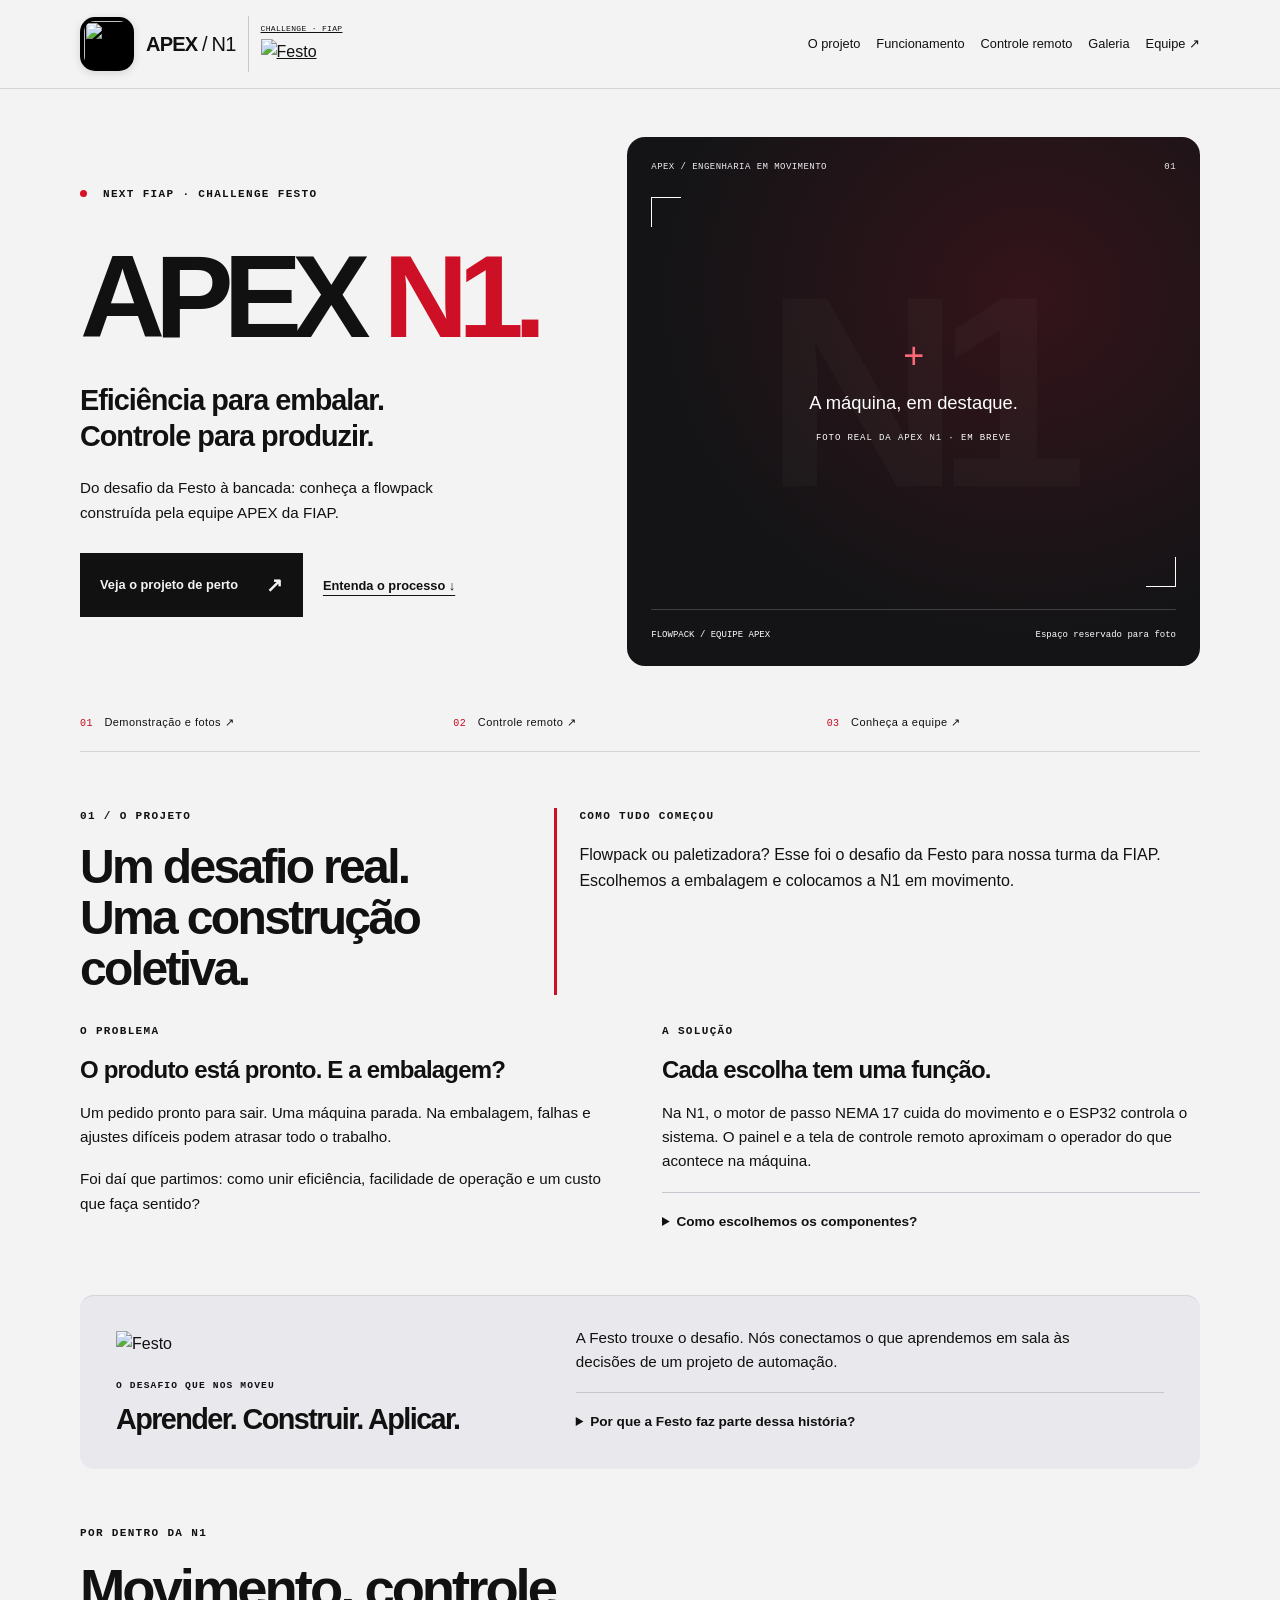
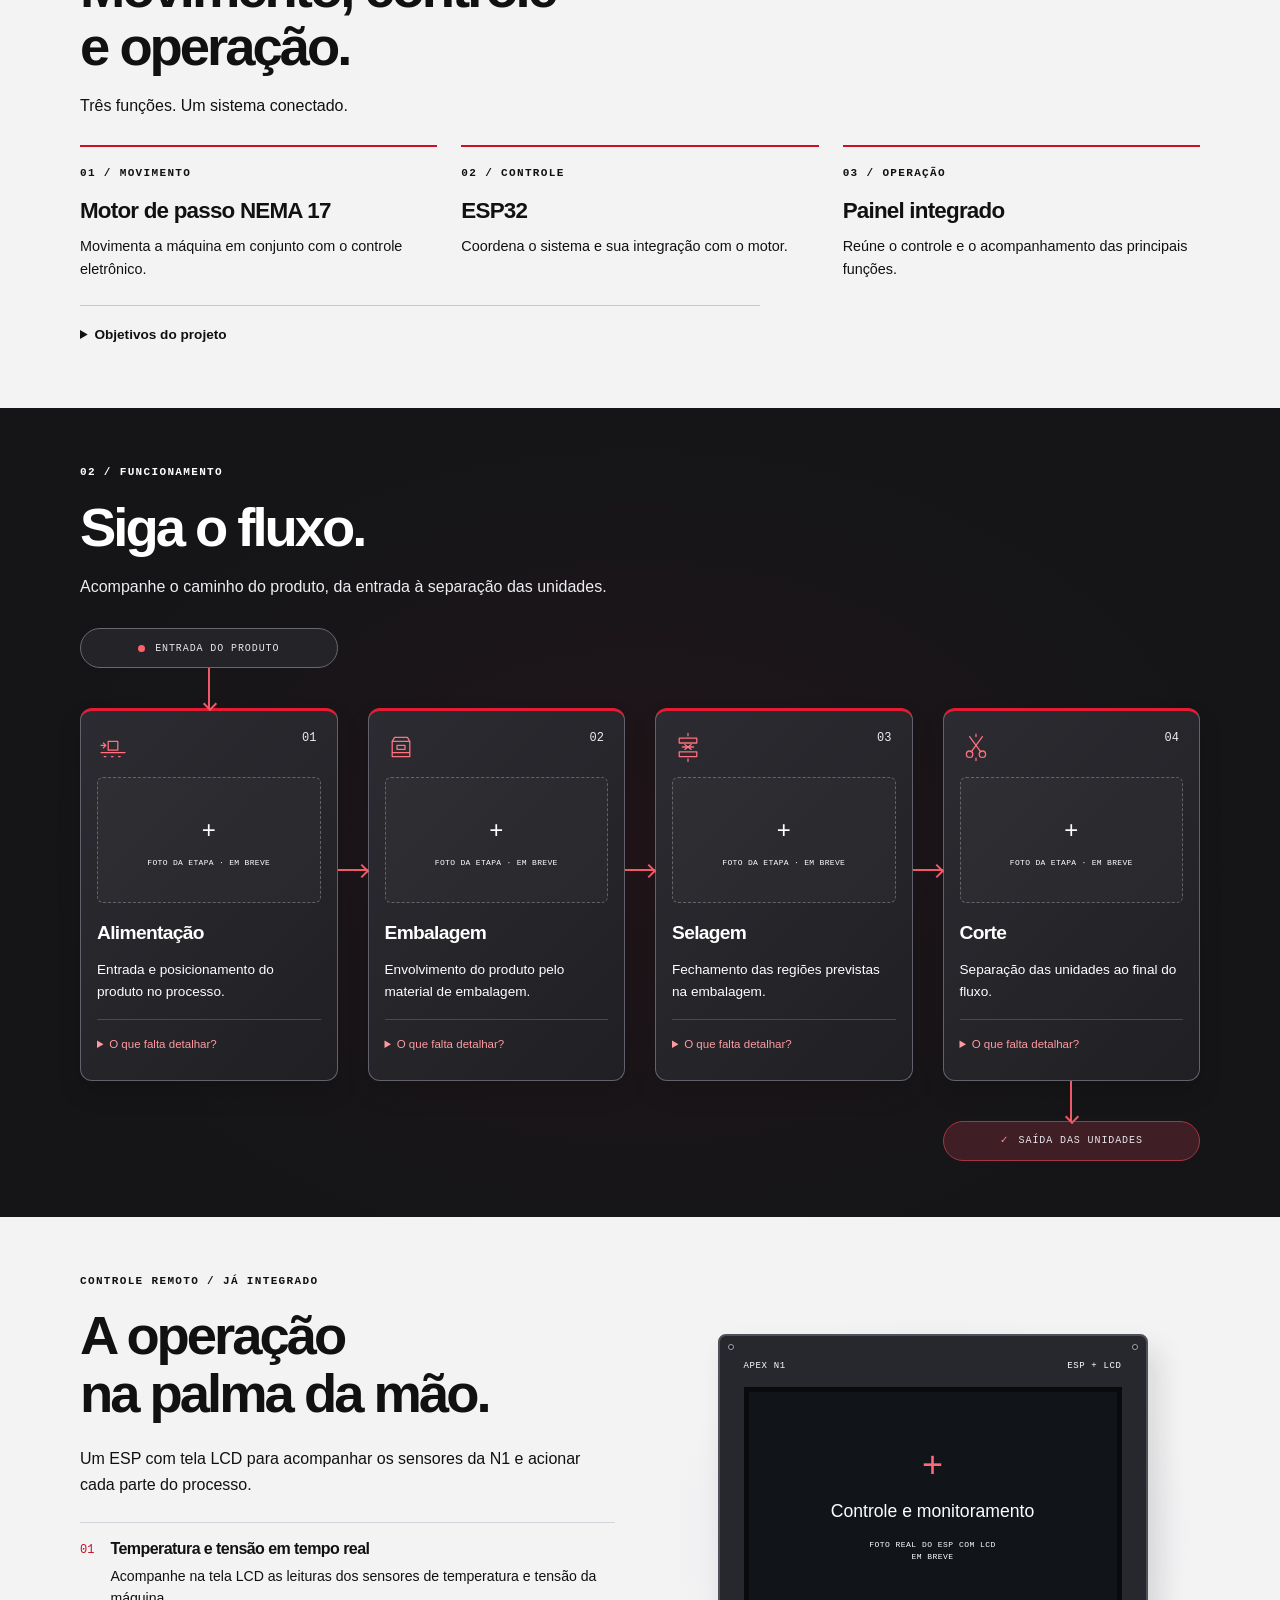
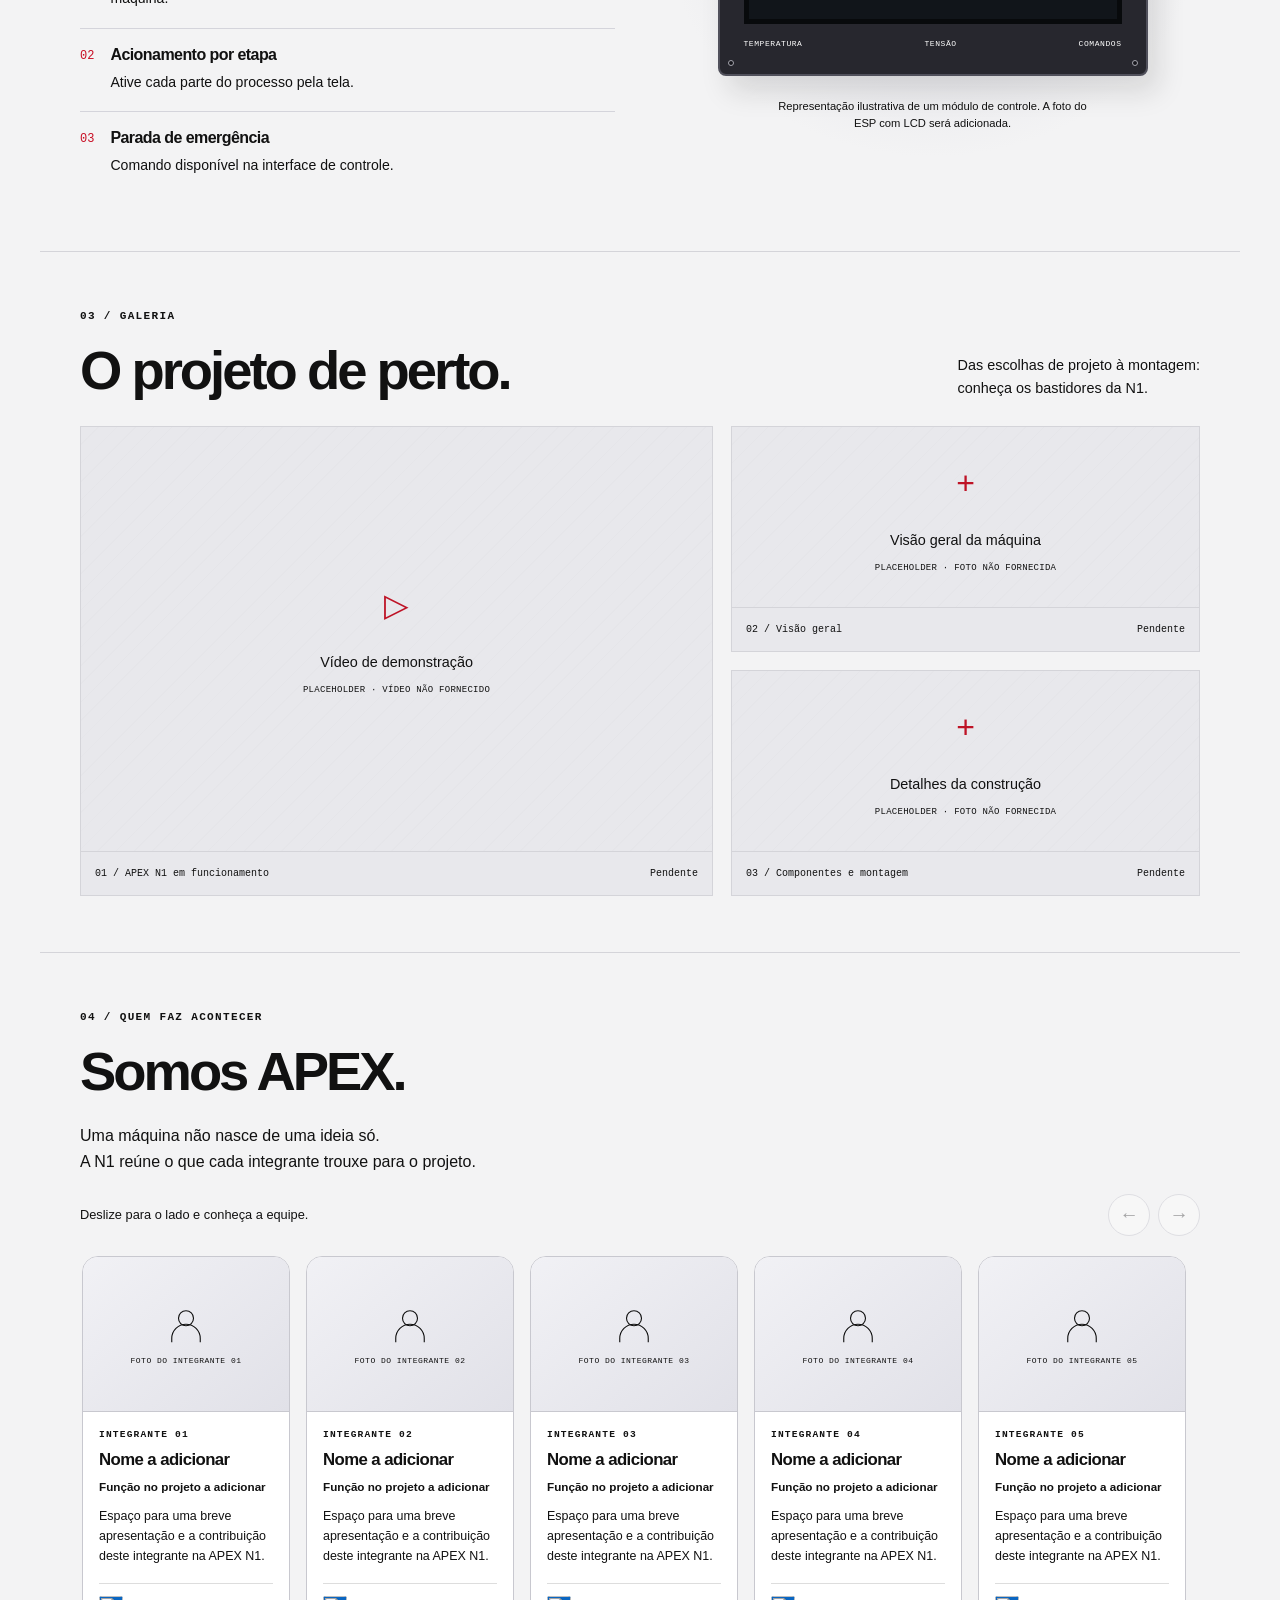
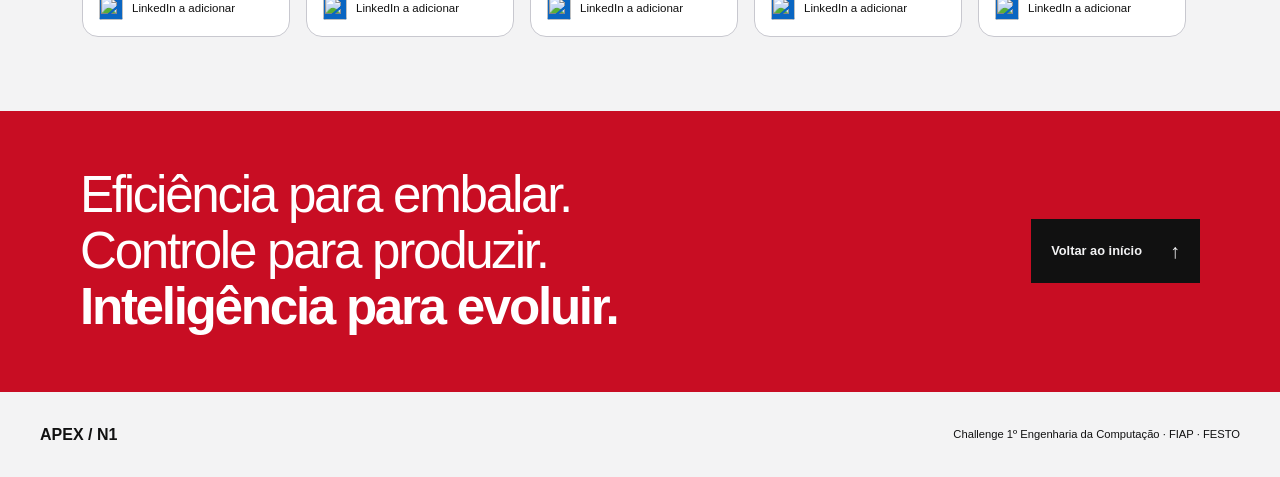
==== index.html @ 4a3e890c "Adiciona landing page APEX N1" ====
<!doctype html>
<html lang="pt-BR">
<head>
  <meta charset="utf-8">
  <meta name="viewport" content="width=device-width, initial-scale=1">
  <meta name="theme-color" content="#171b1c">
  <meta name="description" content="Conheça a APEX N1, projeto acadêmico de máquina flowpack da equipe APEX da FIAP. Explore o conceito, as etapas do processo e a equipe.">
  <title>APEX N1 | Projeto Flowpack | FIAP</title>
  <link rel="stylesheet" href="styles.css">
  <script src="script.js" defer></script>
</head>
<body>
  <a class="skip-link" href="#conteudo">Pular para o conteúdo</a>
  <header class="header">
    <a class="brand" href="#inicio" aria-label="APEX N1 | início"><img class="brand-logo" src="assets/logo-apex.png" alt="" width="416" height="422"><span>APEX<span class="brand-model"> / N1</span></span></a>
    <a class="header-festo" href="#festo" aria-label="Festo: conheça o desafio"><span class="challenge-label">CHALLENGE · FIAP</span><img src="assets/logo-festo.svg" alt="Festo" width="113" height="20"></a>
    <button class="menu-toggle" type="button" aria-expanded="false" aria-controls="menu" hidden>Menu <span aria-hidden="true">+</span></button>
    <nav id="menu" aria-label="Navegação principal">
      <a href="#projeto">O projeto</a><a href="#funcionamento">Funcionamento</a><a href="#controle">Controle remoto</a><a href="#galeria">Galeria</a><a href="#equipe">Equipe <span aria-hidden="true">↗</span></a>
    </nav>
  </header>
  <main id="conteudo">
    <section class="hero section" id="inicio" aria-labelledby="hero-title">
      <div class="hero-copy">
        <p class="eyebrow"><span class="status-dot" aria-hidden="true"></span> NEXT FIAP · CHALLENGE FESTO</p>
        <h1 id="hero-title">APEX <span>N1.</span></h1>
        <p class="hero-subtitle">Eficiência para embalar.<br>Controle para produzir.</p>
        <p class="intro">Do desafio da Festo à bancada: conheça a flowpack construída pela equipe APEX da FIAP.</p>
        <div class="hero-actions"><a class="button" href="#galeria">Veja o projeto de perto <span aria-hidden="true">↗</span></a><a class="text-link" href="#funcionamento">Entenda o processo ↓</a></div>
      </div>
      <figure class="hero-visual" data-media-slot="maquina-principal">
        <div class="visual-top"><span>APEX / ENGENHARIA EM MOVIMENTO</span><span>01</span></div>
        <div class="hero-photo-slot"><span class="frame-corner corner-tl" aria-hidden="true"></span><span class="frame-corner corner-br" aria-hidden="true"></span><span class="hero-watermark" aria-hidden="true">N1</span><div class="photo-slot-label"><span class="slot-plus" aria-hidden="true">+</span><strong>A máquina, em destaque.</strong><span>FOTO REAL DA APEX N1 · EM BREVE</span></div></div>
        <figcaption><span>FLOWPACK / EQUIPE APEX</span><span>Espaço reservado para foto</span></figcaption>
      </figure>
      <nav class="hero-foot" aria-label="Explore o projeto"><a href="#galeria"><span>01</span> Demonstração e fotos ↗</a><a href="#controle"><span>02</span> Controle remoto ↗</a><a href="#equipe"><span>03</span> Conheça a equipe ↗</a></nav>
    </section>
    <section class="section project" id="projeto" aria-labelledby="project-title">
      <div class="section-heading"><p class="eyebrow">01 / O PROJETO</p><h2 id="project-title">Um desafio real.<br>Uma construção coletiva.</h2></div>
      <div class="project-origin"><p class="tag">COMO TUDO COMEÇOU</p><p>Flowpack ou paletizadora? Esse foi o desafio da Festo para nossa turma da FIAP. Escolhemos a embalagem e colocamos a N1 em movimento.</p></div>
      <div class="project-content">
        <article><p class="tag">O PROBLEMA</p><h3>O produto está pronto. E a embalagem?</h3><p>Um pedido pronto para sair. Uma máquina parada. Na embalagem, falhas e ajustes difíceis podem atrasar todo o trabalho.</p><p>Foi daí que partimos: como unir eficiência, facilidade de operação e um custo que faça sentido?</p></article>
        <article><p class="tag">A SOLUÇÃO</p><h3>Cada escolha tem uma função.</h3><p>Na N1, o motor de passo NEMA 17 cuida do movimento e o ESP32 controla o sistema. O painel e a tela de controle remoto aproximam o operador do que acontece na máquina.</p><details class="read-more"><summary>Como escolhemos os componentes?</summary><p>Consideramos a função de cada peça, o orçamento e a facilidade de usar, manter e melhorar a máquina.</p></details></article>
      </div>
    </section>
    <section class="section festo-story" id="festo" aria-labelledby="festo-title">
      <div class="festo-intro"><img class="festo-logo" src="assets/logo-festo.svg" alt="Festo" width="180" height="50" loading="lazy"><p class="eyebrow">O DESAFIO QUE NOS MOVEU</p><h2 id="festo-title">Aprender. Construir. Aplicar.</h2></div>
      <div class="festo-copy"><p>A Festo trouxe o desafio. Nós conectamos o que aprendemos em sala às decisões de um projeto de automação.</p><details class="read-more"><summary>Por que a Festo faz parte dessa história?</summary><p>A empresa atua em automação e, por meio da Festo Didactic, em formação técnica. Para nós, o desafio significou pensar na operação, nos componentes e na integração da máquina.</p><a class="text-link" href="https://www.festo.com/br/pt/e/formacao-tecnica-id_3776" target="_blank" rel="noopener noreferrer">Conheça a formação técnica da Festo ↗<span class="sr-only"> (abre em nova aba)</span></a></details></div>
    </section>
    <section class="section machine" aria-labelledby="machine-title">
      <div class="section-heading"><p class="eyebrow">POR DENTRO DA N1</p><h2 id="machine-title">Movimento, controle<br>e operação.</h2><p>Três funções. Um sistema conectado.</p></div>
      <div class="machine-grid">
        <article><span class="tag">01 / MOVIMENTO</span><h3>Motor de passo NEMA 17</h3><p>Movimenta a máquina em conjunto com o controle eletrônico.</p></article>
        <article><span class="tag">02 / CONTROLE</span><h3>ESP32</h3><p>Coordena o sistema e sua integração com o motor.</p></article>
        <article><span class="tag">03 / OPERAÇÃO</span><h3>Painel integrado</h3><p>Reúne o controle e o acompanhamento das principais funções.</p></article>
      </div>
      <details class="read-more machine-note"><summary>Objetivos do projeto</summary><p>Buscamos eficiência, continuidade do processo e automação acessível. Resultados de desempenho ainda não foram apresentados nesta página.</p></details>
    </section>
    <section class="process section" id="funcionamento" aria-labelledby="process-title">
      <div class="section-heading"><p class="eyebrow">02 / FUNCIONAMENTO</p><h2 id="process-title">Siga o fluxo.</h2><p>Acompanhe o caminho do produto, da entrada à separação das unidades.</p></div>
      <div class="flowchart" aria-label="Fluxograma conceitual do processo">
        <div class="flow-terminal"><span class="terminal-dot" aria-hidden="true"></span> ENTRADA DO PRODUTO</div>
        <ol class="flow-steps" role="list">
          <li class="flow-node"><span class="flow-number">01</span><svg class="flow-icon" viewBox="0 0 40 40" fill="none" stroke="currentColor" stroke-width="1.6" stroke-linecap="round" stroke-linejoin="round" aria-hidden="true"><path d="M5 27h30M9 32h2m7 0h2m7 0h2M14 13h12v11H14zM5 18h6m-3-3 3 3-3 3"/></svg><div class="step-photo" data-media-slot="etapa-alimentação"><span aria-hidden="true">+</span><span>FOTO DA ETAPA · EM BREVE</span></div><h3>Alimentação</h3><p>Entrada e posicionamento do produto no processo.</p><details class="flow-pending"><summary>O que falta detalhar?</summary><p>Como o produto é inserido e conduzido.</p></details></li>
          <li class="flow-node"><span class="flow-number">02</span><svg class="flow-icon" viewBox="0 0 40 40" fill="none" stroke="currentColor" stroke-width="1.6" stroke-linecap="round" stroke-linejoin="round" aria-hidden="true"><path d="M12 8h16l3 5v19H9V13zM9 13h22M9 27h22M15 18h10v5H15z"/></svg><div class="step-photo" data-media-slot="etapa-embalagem"><span aria-hidden="true">+</span><span>FOTO DA ETAPA · EM BREVE</span></div><h3>Embalagem</h3><p>Envolvimento do produto pelo material de embalagem.</p><details class="flow-pending"><summary>O que falta detalhar?</summary><p>Material utilizado e forma de condução.</p></details></li>
          <li class="flow-node"><span class="flow-number">03</span><svg class="flow-icon" viewBox="0 0 40 40" fill="none" stroke="currentColor" stroke-width="1.6" stroke-linecap="round" stroke-linejoin="round" aria-hidden="true"><path d="M9 9h22v6H9zM9 26h22v6H9zM13 20h14M20 3v3m0 29v3M16 17l4 3-4 3m8-6-4 3 4 3"/></svg><div class="step-photo" data-media-slot="etapa-selagem"><span aria-hidden="true">+</span><span>FOTO DA ETAPA · EM BREVE</span></div><h3>Selagem</h3><p>Fechamento das regiões previstas na embalagem.</p><details class="flow-pending"><summary>O que falta detalhar?</summary><p>Método e parâmetros de selagem.</p></details></li>
          <li class="flow-node"><span class="flow-number">04</span><svg class="flow-icon" viewBox="0 0 40 40" fill="none" stroke="currentColor" stroke-width="1.6" stroke-linecap="round" stroke-linejoin="round" aria-hidden="true"><circle cx="12" cy="29" r="4"/><circle cx="28" cy="29" r="4"/><path d="m14 26 14-19m-2 19L12 7M20 4v3m0 27v3"/></svg><div class="step-photo" data-media-slot="etapa-corte"><span aria-hidden="true">+</span><span>FOTO DA ETAPA · EM BREVE</span></div><h3>Corte</h3><p>Separação das unidades ao final do fluxo.</p><details class="flow-pending"><summary>O que falta detalhar?</summary><p>Mecanismo de corte e integração à selagem.</p></details></li>
        </ol>
        <div class="flow-terminal flow-end"><span aria-hidden="true">✓</span> SAÍDA DAS UNIDADES</div>
      </div>
    </section>
    <section class="section evolution" id="controle" aria-labelledby="evolution-title">
      <div class="control-copy"><p class="eyebrow">CONTROLE REMOTO / JÁ INTEGRADO</p><h2 id="evolution-title">A operação<br>na palma da mão.</h2><p>Um ESP com tela LCD para acompanhar os sensores da N1 e acionar cada parte do processo.</p><ol class="control-features"><li><span>01</span><div><h3>Temperatura e tensão em tempo real</h3><p>Acompanhe na tela LCD as leituras dos sensores de temperatura e tensão da máquina.</p></div></li><li><span>02</span><div><h3>Acionamento por etapa</h3><p>Ative cada parte do processo pela tela.</p></div></li><li><span>03</span><div><h3>Parada de emergência</h3><p>Comando disponível na interface de controle.</p></div></li></ol></div>
      <figure class="control-showcase"><div class="lcd-module"><span class="module-screw screw-tl" aria-hidden="true"></span><span class="module-screw screw-tr" aria-hidden="true"></span><span class="module-screw screw-bl" aria-hidden="true"></span><span class="module-screw screw-br" aria-hidden="true"></span><div class="lcd-top"><span>APEX N1</span><span>ESP + LCD</span></div><div class="lcd-screen" data-media-slot="tela-controle"><span class="slot-plus" aria-hidden="true">+</span><strong>Controle e monitoramento</strong><span>FOTO REAL DO ESP COM LCD<br>EM BREVE</span></div><div class="lcd-bottom"><span>TEMPERATURA</span><span>TENSÃO</span><span>COMANDOS</span></div></div><figcaption>Representação ilustrativa de um módulo de controle. A foto do ESP com LCD será adicionada.</figcaption></figure>
    </section>
    <section class="section gallery" id="galeria" aria-labelledby="gallery-title">
      <div class="section-heading heading-row"><div><p class="eyebrow">03 / GALERIA</p><h2 id="gallery-title">O projeto de perto.</h2></div><p>Das escolhas de projeto à montagem:<br>conheça os bastidores da N1.</p></div>
      <div class="gallery-grid">
        <figure class="media-placeholder video-placeholder"><div class="placeholder-body"><span class="media-symbol" aria-hidden="true">▷</span><strong>Vídeo de demonstração</strong><span>PLACEHOLDER · VÍDEO NÃO FORNECIDO</span></div><figcaption><span>01 / APEX N1 em funcionamento</span><span>Pendente</span></figcaption></figure>
        <figure class="media-placeholder"><div class="placeholder-body"><span class="media-symbol" aria-hidden="true">+</span><strong>Visão geral da máquina</strong><span>PLACEHOLDER · FOTO NÃO FORNECIDA</span></div><figcaption><span>02 / Visão geral</span><span>Pendente</span></figcaption></figure>
        <figure class="media-placeholder"><div class="placeholder-body"><span class="media-symbol" aria-hidden="true">+</span><strong>Detalhes da construção</strong><span>PLACEHOLDER · FOTO NÃO FORNECIDA</span></div><figcaption><span>03 / Componentes e montagem</span><span>Pendente</span></figcaption></figure>
      </div>
    </section>
    <section class="section team" id="equipe" aria-labelledby="team-title">
      <div><p class="eyebrow">04 / QUEM FAZ ACONTECER</p><h2 id="team-title">Somos APEX.</h2><p class="team-intro">Uma máquina não nasce de uma ideia só.<br>A N1 reúne o que cada integrante trouxe para o projeto.</p></div>
      <div class="team-navigation"><p id="team-hint">Deslize para o lado e conheça a equipe.</p><div class="team-controls" hidden><button type="button" data-direction="-1" aria-label="Ver integrantes anteriores" aria-controls="team-track">←</button><button type="button" data-direction="1" aria-label="Ver próximos integrantes" aria-controls="team-track">→</button></div></div><div class="team-grid" id="team-track" tabindex="0" role="region" aria-label="Integrantes da equipe APEX" aria-describedby="team-hint">
        <article class="member-card" aria-labelledby="member-1">
          <div class="member-photo"><svg viewBox="0 0 64 64" fill="none" stroke="currentColor" stroke-width="1.5" aria-hidden="true"><circle cx="32" cy="23" r="10"/><path d="M13 55v-5a19 19 0 0 1 38 0v5"/></svg><span>FOTO DO INTEGRANTE 01</span></div>
          <div class="member-info"><p class="tag">INTEGRANTE 01</p><h3 id="member-1">Nome a adicionar</h3><p class="member-role">Função no projeto a adicionar</p><p class="member-description">Espaço para uma breve apresentação e a contribuição deste integrante na APEX N1.</p><span class="linkedin-pending"><img class="linkedin-icon" src="assets/linkedin.png" alt="" width="24" height="24" loading="lazy"> LinkedIn a adicionar</span><!-- Substitua o texto acima por um link para o perfil real quando fornecido. --></div>
        </article>
        <article class="member-card" aria-labelledby="member-2">
          <div class="member-photo"><svg viewBox="0 0 64 64" fill="none" stroke="currentColor" stroke-width="1.5" aria-hidden="true"><circle cx="32" cy="23" r="10"/><path d="M13 55v-5a19 19 0 0 1 38 0v5"/></svg><span>FOTO DO INTEGRANTE 02</span></div>
          <div class="member-info"><p class="tag">INTEGRANTE 02</p><h3 id="member-2">Nome a adicionar</h3><p class="member-role">Função no projeto a adicionar</p><p class="member-description">Espaço para uma breve apresentação e a contribuição deste integrante na APEX N1.</p><span class="linkedin-pending"><img class="linkedin-icon" src="assets/linkedin.png" alt="" width="24" height="24" loading="lazy"> LinkedIn a adicionar</span><!-- Substitua o texto acima por um link para o perfil real quando fornecido. --></div>
        </article>
        <article class="member-card" aria-labelledby="member-3">
          <div class="member-photo"><svg viewBox="0 0 64 64" fill="none" stroke="currentColor" stroke-width="1.5" aria-hidden="true"><circle cx="32" cy="23" r="10"/><path d="M13 55v-5a19 19 0 0 1 38 0v5"/></svg><span>FOTO DO INTEGRANTE 03</span></div>
          <div class="member-info"><p class="tag">INTEGRANTE 03</p><h3 id="member-3">Nome a adicionar</h3><p class="member-role">Função no projeto a adicionar</p><p class="member-description">Espaço para uma breve apresentação e a contribuição deste integrante na APEX N1.</p><span class="linkedin-pending"><img class="linkedin-icon" src="assets/linkedin.png" alt="" width="24" height="24" loading="lazy"> LinkedIn a adicionar</span><!-- Substitua o texto acima por um link para o perfil real quando fornecido. --></div>
        </article>
        <article class="member-card" aria-labelledby="member-4">
          <div class="member-photo"><svg viewBox="0 0 64 64" fill="none" stroke="currentColor" stroke-width="1.5" aria-hidden="true"><circle cx="32" cy="23" r="10"/><path d="M13 55v-5a19 19 0 0 1 38 0v5"/></svg><span>FOTO DO INTEGRANTE 04</span></div>
          <div class="member-info"><p class="tag">INTEGRANTE 04</p><h3 id="member-4">Nome a adicionar</h3><p class="member-role">Função no projeto a adicionar</p><p class="member-description">Espaço para uma breve apresentação e a contribuição deste integrante na APEX N1.</p><span class="linkedin-pending"><img class="linkedin-icon" src="assets/linkedin.png" alt="" width="24" height="24" loading="lazy"> LinkedIn a adicionar</span><!-- Substitua o texto acima por um link para o perfil real quando fornecido. --></div>
        </article>
        <article class="member-card" aria-labelledby="member-5">
          <div class="member-photo"><svg viewBox="0 0 64 64" fill="none" stroke="currentColor" stroke-width="1.5" aria-hidden="true"><circle cx="32" cy="23" r="10"/><path d="M13 55v-5a19 19 0 0 1 38 0v5"/></svg><span>FOTO DO INTEGRANTE 05</span></div>
          <div class="member-info"><p class="tag">INTEGRANTE 05</p><h3 id="member-5">Nome a adicionar</h3><p class="member-role">Função no projeto a adicionar</p><p class="member-description">Espaço para uma breve apresentação e a contribuição deste integrante na APEX N1.</p><span class="linkedin-pending"><img class="linkedin-icon" src="assets/linkedin.png" alt="" width="24" height="24" loading="lazy"> LinkedIn a adicionar</span><!-- Substitua o texto acima por um link para o perfil real quando fornecido. --></div>
        </article>
      </div>
    </section>
    <aside class="closing section"><p>Eficiência para embalar.<br>Controle para produzir.<br><strong>Inteligência para evoluir.</strong></p><a class="button button-dark" href="#inicio">Voltar ao início <span aria-hidden="true">↑</span></a></aside>
  </main>
  <footer class="footer"><span class="footer-brand">APEX / N1</span><p>Challenge 1º Engenharia da Computação · FIAP · FESTO</p></footer>
</body>
</html>
---- styles.css ----
/* Paleta inspirada na logo APEX fornecida pela equipe. */
:root{--paper:#f3f3f4;--ink:#171719;--muted:#5d5d65;--line:#d4d4d9;--acid:#ff626b;--dark-muted:#bdbdc5;--width:1200px}
*{box-sizing:border-box}html{scroll-behavior:smooth;scroll-padding-top:110px}body{margin:0;background:var(--paper);color:var(--ink);font-family:Arial,Helvetica,sans-serif;line-height:1.6}a{color:inherit}button{font:inherit}a,button,summary{-webkit-tap-highlight-color:transparent}a:focus-visible,button:focus-visible,summary:focus-visible{outline:3px solid #c81024;outline-offset:5px}figure,p,h1,h2,h3{margin:0}h1,h2,h3{line-height:1.06}h2{font-size:clamp(2.25rem,5vw,4rem);letter-spacing:-.055em;font-weight:600}h3{font-size:1.5rem;letter-spacing:-.035em}p{max-width:65ch}.section{padding:64px 24px;max-width:var(--width);margin:auto}section[id]{scroll-margin-top:10px}.eyebrow,.tag{font:600 .69rem/1.5 Consolas,'Courier New',monospace;letter-spacing:.12em}.eyebrow{margin-bottom:24px}.tag{margin-bottom:18px;color:var(--muted)}.header{position:sticky;top:0;z-index:10;background:rgba(243,243,244,.97);border-bottom:1px solid var(--line);padding:16px 24px;display:flex;align-items:center;justify-content:space-between;gap:20px;flex-wrap:wrap}.brand{text-decoration:none;display:flex;align-items:center;gap:12px;font-size:1.25rem;font-weight:800;letter-spacing:-.04em}.brand-model{font-weight:400;color:var(--muted)}.brand-logo{display:block;width:52px;height:53px;object-fit:contain;background:#000;border-radius:3px}.header nav{display:flex;gap:16px;flex-wrap:wrap;width:100%;font-size:.8rem}.header nav a{text-decoration:none;padding:8px 0}.header nav a:hover{text-decoration:underline;text-underline-offset:6px}.menu-toggle{border:1px solid var(--line);padding:8px 12px;background:transparent;cursor:pointer}.menu-toggle span{margin-left:15px}.js .header nav{display:none}.js .header nav.is-open{display:flex}.skip-link{position:fixed;left:16px;top:-80px;padding:12px;background:var(--acid);z-index:20}.skip-link:focus{top:12px}.hero{padding-top:48px;padding-bottom:0}.status-dot{display:inline-block;width:7px;height:7px;background:#d71126;border-radius:50%;margin-right:8px}h1{font-size:clamp(4rem,12vw,8.7rem);letter-spacing:-.085em;font-weight:700;white-space:nowrap}h1 span{color:#ce1026}.hero-subtitle{font-size:clamp(1.4rem,2.8vw,2rem);line-height:1.25;letter-spacing:-.035em;margin-top:24px}.intro{color:var(--muted);font-size:.95rem;margin:20px 0 28px;max-width:39ch}.button{background:var(--ink);color:var(--paper);display:inline-flex;align-items:center;justify-content:space-between;gap:28px;text-decoration:none;padding:16px 20px;font-size:.8rem;font-weight:600;transition:background .2s,transform .2s}.button:hover{background:#ac0c20;transform:translateY(-2px)}.button span{font-size:1.25rem}.hero-visual{background:var(--ink);color:var(--paper);position:relative;margin-top:40px;padding:20px;overflow:hidden;background-image:linear-gradient(#ffffff06 1px,transparent 1px),linear-gradient(90deg,#ffffff06 1px,transparent 1px);background-size:30px 30px}.visual-top,.visual-bottom{display:flex;justify-content:space-between;align-items:center;gap:12px;font:9px/1.5 Consolas,monospace;letter-spacing:.05em}.visual-top{color:var(--dark-muted)}.concept-art{height:240px;position:relative;display:grid;place-items:center}.package{width:125px;height:175px;border:1px solid #ef5360;background:linear-gradient(110deg,#7e172b55,#ff626b24,#d7112633);transform:rotate(-24deg);display:flex;flex-direction:column;align-items:center;justify-content:space-between;box-shadow:16px 18px 40px #0005;z-index:1}.package i{height:14px;width:100%;background:repeating-linear-gradient(90deg,transparent 0 4px,#ff626b55 4px 5px);border-top:1px solid #ef536088;border-bottom:1px solid #ef536088}.package b{font-size:42px;color:var(--acid);font-weight:400;letter-spacing:-4px}.orbit{position:absolute;border:1px solid #d3d3dd33;width:235px;height:235px;border-radius:50%;transform:rotate(-25deg) scaleY(.65)}.orbit-two{transform:rotate(50deg) scaleY(.65);width:260px;height:260px}.axis{position:absolute;background:#d3d3dd22}.axis-x{height:1px;width:90%}.axis-y{width:1px;height:90%}.visual-bottom{border-top:1px solid #ffffff26;padding-top:16px;color:var(--dark-muted)}.visual-bottom strong{font-weight:400;color:var(--paper);font-size:12px}.cross{font-size:26px;color:var(--acid)}.hero-visual figcaption{font-size:.63rem;color:var(--dark-muted);margin-top:18px}.hero-foot{display:flex;flex-wrap:wrap;gap:16px;justify-content:space-between;border-bottom:1px solid var(--line);padding:24px 0;margin-top:32px;font:9px/1.5 Consolas,monospace;letter-spacing:.05em}.hero-foot a{text-decoration:none}.section-heading>p:not(.eyebrow){margin-top:18px;color:var(--muted)}.project-content{display:grid;gap:32px;margin-top:36px}.project-content article>p:not(.tag){margin-top:18px;color:var(--muted);font-size:.92rem}.pending{border-left:2px solid #a9a9b4;padding-left:14px;font-size:.8rem!important}.process{background:var(--ink);color:var(--paper);max-width:none}.process .section-heading>p:not(.eyebrow){color:var(--dark-muted)}.process-note{font-size:.8rem;color:var(--dark-muted);margin-top:24px}.heading-row>p{color:var(--muted);font-size:.9rem;margin-top:24px}.gallery-grid{display:grid;gap:18px;margin-top:36px}.media-placeholder{background:#e8e8ec;border:1px solid var(--line);min-width:0}.placeholder-body{min-height:230px;display:flex;flex-direction:column;align-items:center;justify-content:center;padding:24px;text-align:center;background:repeating-linear-gradient(135deg,transparent 0 12px,#17171903 12px 13px)}.media-symbol{font-size:32px;color:#be1326;margin-bottom:20px}.placeholder-body strong{font-size:.9rem;font-weight:500}.placeholder-body>span:last-child{font:9px/1.5 Consolas,monospace;color:var(--muted);margin-top:10px;letter-spacing:.03em}.media-placeholder figcaption{border-top:1px solid var(--line);display:flex;justify-content:space-between;gap:12px;padding:14px;font:10px/1.5 Consolas,monospace}.media-placeholder figcaption span:last-child{color:var(--muted)}.team{border-top:1px solid var(--line);display:grid;gap:36px}.team-intro{margin-top:22px;color:var(--muted)}.team-placeholder{border:1px dashed #a6a6b2;padding:28px}.team-placeholder h3{margin:20px 0}.team-placeholder p{font-size:.9rem;color:var(--muted)}.team-placeholder .pending{margin-top:20px}.closing{background:var(--acid);display:flex;align-items:center;justify-content:space-between;gap:28px;flex-wrap:wrap;max-width:none}.closing>p{font-size:clamp(1.8rem,4vw,3.3rem);line-height:1.1;letter-spacing:-.045em}.closing strong{font-weight:600}.footer{padding:30px 24px;display:flex;flex-wrap:wrap;gap:16px;justify-content:space-between;align-items:center;font-size:.7rem;color:var(--muted)}.footer-brand{font-size:1rem;font-weight:700;color:var(--ink)}
@media(min-width:640px){.section{padding:80px 40px}.header{padding:16px 40px}.hero{padding-bottom:0}.hero-visual{padding:26px}.concept-art{height:310px}.package{width:150px;height:205px}.orbit{width:290px;height:290px}.orbit-two{width:320px;height:320px}.project-content{grid-template-columns:1fr 1fr;gap:40px}.gallery-grid{grid-template-columns:1fr 1fr}.video-placeholder{grid-column:1/-1}.video-placeholder .placeholder-body{min-height:320px}.heading-row{display:flex;justify-content:space-between;align-items:end;gap:30px}.footer{padding:30px 40px}}
@media(min-width:960px){.header{flex-wrap:nowrap;padding-left:max(40px,calc((100vw - 1120px)/2));padding-right:max(40px,calc((100vw - 1120px)/2))}.js .header nav,.header nav{display:flex;width:auto;gap:30px}.menu-toggle{display:none}.hero{display:grid;grid-template-columns:1.1fr 1fr;gap:0 50px;align-items:center;padding-top:64px}.hero-visual{margin-top:0}.hero-foot{grid-column:1/-1;margin-top:50px}.hero-copy .eyebrow{margin-bottom:32px}.project{display:grid;grid-template-columns:1fr 1.5fr;gap:0 60px}.project-content{margin-top:0;gap:30px}.project h2{font-size:3rem}.gallery-grid{grid-template-columns:1.35fr 1fr}.video-placeholder{grid-column:auto;grid-row:span 2;display:flex;flex-direction:column}.video-placeholder .placeholder-body{flex:1}.gallery-grid>figure:not(.video-placeholder) .placeholder-body{min-height:180px}.team{grid-template-columns:1fr 1fr;gap:60px}.closing{padding-left:max(40px,calc((100vw - 1120px)/2));padding-right:max(40px,calc((100vw - 1120px)/2))}}
@media(prefers-reduced-motion:reduce){html{scroll-behavior:auto}*,*::before,*::after{transition:none!important}}

/* Fluxograma: sequência vertical no celular e horizontal em telas largas. */
.process{background-color:#151518;background-image:radial-gradient(ellipse at 50% 55%,#59152230,transparent 65%)}
.process>.section-heading,.process>.process-note{max-width:1120px;margin-left:auto;margin-right:auto}
.flowchart{max-width:1120px;margin:40px auto 0;display:flex;flex-direction:column;align-items:center}
.flow-terminal{position:relative;display:flex;align-items:center;justify-content:center;gap:10px;border:1px solid #686870;border-radius:30px;padding:11px 20px;background:#232328;font:10px/1.5 Consolas,monospace;letter-spacing:.09em;color:#e6e6eb;min-height:40px}
.terminal-dot{width:7px;height:7px;background:var(--acid);border-radius:50%}
.flow-steps{list-style:none;margin:40px 0;padding:0;display:grid;gap:40px;width:100%;max-width:420px}
.flow-node{position:relative;background:linear-gradient(135deg,#2b2b31,#202024);border:1px solid #62626d;border-top:3px solid #e41b32;border-radius:12px;padding:28px 24px;box-shadow:0 12px 24px #0002}
.flow-node::before,.flow-end::before{content:'';position:absolute;width:2px;height:40px;background:#f05a68;left:calc(50% - 1px);top:-43px}
.flow-node::after,.flow-end::after{content:'';position:absolute;width:8px;height:8px;border-right:2px solid #f05a68;border-bottom:2px solid #f05a68;transform:rotate(45deg);left:calc(50% - 4px);top:-12px}
.flow-end::before{top:-41px}.flow-end::after{top:-10px}
.flow-number{position:absolute;right:20px;top:20px;font:12px Consolas,monospace;color:#bcbcc7}
.flow-icon{display:block;width:46px;height:46px;color:#ff727e;margin-bottom:22px}
.flow-node h3{font-size:1.35rem}.flow-node>p{font-size:.85rem;color:#dedee5;margin-top:16px;line-height:1.6}
.flow-pending{border-top:1px solid #494951;padding-top:16px;margin-top:22px;font-size:.75rem;color:#bdbdc9;line-height:1.6}
.flow-pending>span{display:block;font:9px/1.5 Consolas,monospace;letter-spacing:.1em;color:#ff8a94;margin-bottom:6px}
.flow-end{border-color:#a53542;background:#401e25}.flow-end>span{color:#ff8994}
.closing{background:#c80d23;color:#fff}.skip-link{background:#c80d23;color:white}
@media(min-width:1100px){
 .flowchart{align-items:stretch}
 .flow-terminal{align-self:flex-start;width:calc((100% - 90px)/4);min-width:0;max-width:none}
 .flow-steps{grid-template-columns:repeat(4,minmax(0,1fr));gap:30px;max-width:none;margin:40px 0}
 .flow-node{padding:26px 20px}
 .flow-node:not(:first-child)::before{height:2px;width:30px;left:-31px;top:92px}
 .flow-node:not(:first-child)::after{left:-12px;top:89px;transform:rotate(-45deg)}
 .flow-end{align-self:flex-end;min-width:0}
}


/* Narrativa e componentes apresentados no pitch da equipe. */
.project-origin{margin-top:30px;border-left:3px solid #ce1026;padding-left:22px}
.project-origin>p:not(.tag){font-size:1rem;color:var(--muted);max-width:70ch}
.machine{border-top:1px solid var(--line);padding-top:48px}
.machine-grid{display:grid;gap:28px;margin-top:36px}
.machine-grid article{padding-top:24px;border-top:2px solid #ce1026}
.machine-grid .tag{display:block}.machine-grid h3{font-size:1.4rem}
.machine-grid article>p{margin-top:18px;color:var(--muted);font-size:.9rem}
.machine-note{color:var(--muted);font-size:.78rem;margin-top:30px;max-width:90ch}
.evolution{display:grid;gap:36px;border-bottom:1px solid var(--line)}
.evolution h2{margin-bottom:24px}.evolution h2~p{color:var(--muted);font-size:.95rem;margin-top:16px}
.evolution-questions{background:#e8e8ec;border-top:3px solid #ce1026;padding:28px}
.evolution-questions ol{padding:0;list-style:none;counter-reset:questions;margin:24px 0}
.evolution-questions li{counter-increment:questions;padding:18px 0;border-top:1px solid #c7c7d0;font-size:1.1rem;line-height:1.4;letter-spacing:-.025em}
.evolution-questions li::before{content:'0' counter(questions) ' / ';color:#be1326;font:12px Consolas,monospace}
.evolution-questions .pending{color:var(--muted)}
@media(min-width:760px){.machine-grid{grid-template-columns:repeat(3,minmax(0,1fr));gap:32px}.evolution{grid-template-columns:1fr 1fr;gap:50px;align-items:center}}
@media(min-width:960px){.project-origin{margin-top:0}.project-content{grid-column:1/-1;margin-top:42px;gap:60px}}

.evolution-questions li strong{font-weight:600}.evolution-questions li>span{display:block;margin-top:8px;font-size:.85rem;letter-spacing:0;color:var(--muted)}

/* Marca com cantos arredondados e leitura guiada. */
.brand-logo{width:54px;height:54px;object-fit:contain;padding:4px;border-radius:15px;box-shadow:0 2px 8px #0002}
.sr-only{position:absolute;width:1px;height:1px;padding:0;margin:-1px;overflow:hidden;clip:rect(0,0,0,0);white-space:nowrap;border:0}
.text-link{display:inline-block;font-size:.8rem;font-weight:600;text-decoration-thickness:1px;text-underline-offset:5px;line-height:1.8}.text-link span[aria-hidden]{margin-left:6px}
.festo-story{display:grid;gap:32px;background:#e8e8ed;border-top:1px solid #d4d4d9;border-radius:20px}
.festo-intro h2{font-size:clamp(2.1rem,4.5vw,3.5rem)}.festo-intro .text-link{margin-top:28px;color:#ad1023}
.festo-copy>p{color:var(--muted);font-size:.95rem}.festo-copy>p+p{margin-top:20px}
.festo-copy .festo-emphasis{border-left:3px solid #ce1026;padding-left:20px;color:var(--ink);font-size:1.3rem;font-weight:600;line-height:1.4;letter-spacing:-.025em}
.festo-copy .text-link{margin-top:26px}
.flow-pending summary{cursor:pointer;color:#ff9aa3;font-size:.72rem;padding:5px 0;min-height:30px}.flow-pending p{margin-top:10px}
.flow-node,.machine-grid article{transition:transform .2s,border-color .2s,box-shadow .2s}
.flow-node:focus-within{border-color:#ff8a94;box-shadow:0 0 0 2px #ff8a9425}
@media(hover:hover){.flow-node:hover{border-color:#ff8a94;transform:translateY(-3px);box-shadow:0 12px 28px #0004}.machine-grid article:hover{transform:translateY(-3px)}.text-link:hover{color:#ad1023}}
@media(min-width:760px){.festo-story{grid-template-columns:1fr 1fr;gap:50px}}
@media(min-width:960px){.header nav,.js .header nav{gap:22px}}
@media(prefers-reduced-motion:reduce){.flow-node,.machine-grid article{transition:none}}

/* Contraste nas superfícies claras e cartões da equipe. */
:root{--muted:#111;--ink:#111;--dark-muted:#ededf2}
.festo-logo{display:block;max-width:180px;width:100%;height:auto;margin-bottom:28px}
.team{display:block}.team-grid{display:grid;grid-template-columns:minmax(0,1fr);gap:20px;margin-top:36px}
.member-card{min-width:0;border:1px solid #c8c8cf;border-radius:16px;overflow:hidden;background:#fff;display:flex;flex-direction:column}
.member-photo{aspect-ratio:4/3;display:flex;align-items:center;justify-content:center;flex-direction:column;gap:12px;background:linear-gradient(140deg,#f1f1f5,#e1e1e8);color:#111;border-bottom:1px solid #c8c8cf}
.member-photo svg{width:64px;height:64px}.member-photo>span{font:9px/1.5 Consolas,monospace;letter-spacing:.06em}
.member-info{padding:22px;display:flex;flex-direction:column;flex:1}.member-info .tag{font-size:.65rem;margin-bottom:12px}.member-info h3{font-size:1.25rem;line-height:1.2}
.member-role{margin-top:12px;font-size:.8rem;font-weight:600}.member-description{font-size:.85rem;margin:14px 0 24px;color:#111;line-height:1.6}
.linkedin-pending,.member-linkedin{display:flex;align-items:center;gap:9px;margin-top:auto;padding-top:16px;border-top:1px solid #ddd;font-size:.78rem;color:#111}
.linkedin-icon{display:inline-grid;place-items:center;background:#111;color:white;font-size:.8rem;font-weight:700;border-radius:3px;width:22px;height:22px}
.process,.hero-visual{color:#fff}.flow-node>p,.flow-pending{color:#fff}.flow-number{color:#eee}
@media(min-width:600px){.team-grid{grid-template-columns:repeat(2,minmax(0,1fr))}}
@media(min-width:900px){.team-grid{grid-template-columns:repeat(3,minmax(0,1fr))}}
@media(min-width:1200px){.team-grid{grid-template-columns:repeat(5,minmax(0,1fr));gap:16px}.member-info{padding:18px}}
/* Cartões compactos em uma fileira deslizante em todos os tamanhos. */
.team-navigation{display:flex;justify-content:space-between;align-items:center;gap:16px;margin-top:26px}
.team-navigation>p{font-size:.8rem;color:#111}.team-controls{display:flex;gap:8px}.team-controls[hidden]{display:none}
.team-controls button{width:42px;height:42px;border:1px solid #b9b9c3;border-radius:50%;background:#fff;color:#111;cursor:pointer;font-size:1.2rem}
.team-controls button:hover:not(:disabled){background:#c80d23;border-color:#c80d23;color:#fff}.team-controls button:disabled{opacity:.35;cursor:default}
.team-grid{display:flex;gap:16px;overflow-x:auto;overscroll-behavior-x:contain;scroll-snap-type:x mandatory;scroll-padding-inline:2px;padding:4px 2px 18px;margin-top:16px;scrollbar-width:thin;scrollbar-color:#c80d23 #dfdfe5}
.team-grid:focus-visible{outline:3px solid #c81024;outline-offset:5px}
.team-grid .member-card{flex:0 0 208px;scroll-snap-align:start}
.member-photo{aspect-ratio:2/1;gap:6px}.member-photo svg{width:42px;height:42px}.member-photo>span{font-size:8px}
.member-info{padding:16px}.member-info h3{font-size:1.05rem}.member-info .tag{font-size:.6rem;margin-bottom:8px}
.member-role{font-size:.73rem;margin-top:8px}.member-description{font-size:.78rem;line-height:1.5;margin:10px 0 16px}
.linkedin-pending,.member-linkedin{font-size:.72rem;padding-top:12px}
/* Logos no cabeçalho e nos cartões. */
.header{column-gap:12px}.header-festo{display:flex;align-items:center;margin-left:auto;padding:8px 0}.header-festo img{display:block;width:85px;height:auto}
.linkedin-icon{display:block;flex:0 0 24px;width:24px;height:24px;background:transparent;object-fit:contain;border-radius:0}
@media(max-width:359px){.header{padding-left:16px;padding-right:16px}.brand{gap:8px;font-size:1rem}.brand-logo{width:44px;height:44px}.header-festo img{width:64px}.menu-toggle{padding:8px}.menu-toggle span{margin-left:6px}}
@media(min-width:960px){.header-festo{margin-left:8px;margin-right:auto;padding-left:20px;border-left:1px solid #c8c8cf}.header-festo img{width:95px}.header nav,.js .header nav{gap:16px}}
.linkedin-icon{background:#0a66c2;border-radius:3px}

/* Refinamento visual para a apresentação no NEXT. */
body{font-family:'Segoe UI',Arial,sans-serif}h1,h2,h3{font-family:'Arial Narrow','Segoe UI',Arial,sans-serif}h2{font-weight:700;letter-spacing:-.055em;font-size:clamp(2rem,4.3vw,3.4rem)}
.section{padding-top:48px;padding-bottom:48px}.eyebrow{margin-bottom:18px}.hero{padding-top:36px;padding-bottom:0}
.header-festo{flex-direction:column;align-items:flex-start;gap:5px}.challenge-label{font:8px/1.2 Consolas,monospace;letter-spacing:.04em}.header-festo img{width:72px}
.hero-actions{display:flex;flex-wrap:wrap;align-items:center;gap:20px}.hero-subtitle{font-weight:600}.intro{max-width:42ch;line-height:1.65}
.hero-visual{border-radius:18px;background:#141416;background-image:radial-gradient(ellipse at 70% 30%,#73132255,transparent 65%);padding:22px}
.hero-photo-slot{position:relative;min-height:285px;display:grid;place-items:center;overflow:hidden;margin:22px 0}
.hero-watermark{position:absolute;font-size:clamp(9rem,22vw,17rem);font-weight:800;letter-spacing:-.09em;color:#ffffff06;line-height:1}
.photo-slot-label{position:relative;display:flex;flex-direction:column;align-items:center;gap:14px;text-align:center}.slot-plus{font-size:36px;line-height:1;color:#ff6878;font-weight:300}
.photo-slot-label strong{font-size:1.15rem;font-weight:500}.photo-slot-label>span:last-child{font:9px/1.6 Consolas,monospace;letter-spacing:.1em;color:#fff}
.frame-corner{position:absolute;width:30px;height:30px;border-color:#b44855}.corner-tl{top:0;left:0;border-top:1px solid;border-left:1px solid}.corner-br{bottom:0;right:0;border-bottom:1px solid;border-right:1px solid}
.hero-visual figcaption{display:flex;justify-content:space-between;gap:12px;border-top:1px solid #ffffff30;padding-top:18px;color:#fff;font:9px/1.6 Consolas,monospace}
.hero-foot{gap:0;margin-top:30px;padding:0}.hero-foot a{padding:20px 12px 20px 0;font:11px/1.5 'Segoe UI',sans-serif;flex:1 1 150px}.hero-foot a>span{color:#c80d23;margin-right:8px;font:10px Consolas,monospace}
.project-content{gap:28px}.project-content article>p:not(.tag){font-size:.95rem}.read-more{margin-top:18px;font-size:.85rem;border-top:1px solid #c6c6ce;padding-top:12px}.read-more summary{cursor:pointer;font-weight:600;padding:6px 0;min-height:34px}.read-more p{margin-top:12px;color:#111;line-height:1.65}.read-more .text-link{margin-top:14px}
.festo-story{padding:28px 24px;border-radius:14px;gap:24px;max-width:1120px}.festo-logo{max-width:110px;margin-bottom:18px}.festo-intro h2{font-size:1.8rem}.festo-intro .eyebrow{font-size:.6rem;margin-bottom:10px}.festo-copy>p{font-size:.95rem}
.machine{border:0}.machine-grid{margin-top:26px;gap:24px}.machine-grid article{padding-top:18px}.machine-grid article>p{margin-top:12px}.machine-note{margin-top:24px}
.flowchart{margin-top:28px}.flow-icon{width:32px;height:32px;margin-bottom:14px}.flow-node{padding:20px}.flow-node h3{font-size:1.2rem}.flow-pending{margin-top:16px;padding-top:10px}
.step-photo{aspect-ratio:16/9;background:#ffffff06;border:1px dashed #ffffff45;border-radius:6px;margin-bottom:20px;display:flex;flex-direction:column;align-items:center;justify-content:center;gap:8px;color:#fff}.step-photo>span:first-child{font-size:24px;font-weight:300}.step-photo>span:last-child{font:8px/1.5 Consolas,monospace;letter-spacing:.04em}
.control-copy>p:not(.eyebrow){margin-top:20px;font-size:1rem}.control-features{list-style:none;padding:0;margin:24px 0 0}.control-features li{display:flex;align-items:flex-start;gap:16px;padding:18px 0;border-top:1px solid #d4d4db}.control-features li>span{color:#c80d23;font:12px/1.5 Consolas,monospace}.control-features h3{font-size:1rem}.control-features p{margin-top:7px;font-size:.88rem}
.control-showcase{position:relative;min-height:430px;display:flex;align-items:center;justify-content:center;flex-direction:column;padding:32px 0 0;background:radial-gradient(ellipse,#e0dce1,transparent 65%);isolation:isolate}





.control-showcase figcaption{font-size:.7rem;color:#111;text-align:center;margin-top:22px;max-width:32ch}
.gallery-grid{margin-top:26px}.placeholder-body{min-height:180px}.video-placeholder .placeholder-body{min-height:240px}
.member-photo{aspect-ratio:4/3}.member-photo svg{width:48px;height:48px}.member-description{line-height:1.6}.team-navigation{margin-top:20px}
/* Enquadramentos estáveis para os arquivos reais, quando adicionados. */
.hero-photo-slot>img{display:block;width:100%;height:100%;position:absolute;inset:0;object-fit:contain}.step-photo>img{width:100%;height:100%;object-fit:cover;border-radius:6px}.member-photo>img{display:block;width:100%;height:100%;object-fit:cover;object-position:center 30%}
@media(min-width:640px){.section{padding-top:56px;padding-bottom:56px}.hero{padding-bottom:0}.hero-photo-slot{min-height:340px}.festo-story{padding:30px 36px}.control-showcase{min-height:465px}}
@media(min-width:960px){.hero{grid-template-columns:1fr 1.12fr;gap:0 36px;padding-top:48px}h1{font-size:clamp(5rem,9.2vw,7.7rem)}.hero-photo-slot{min-height:390px}.hero-visual{padding:24px}.hero-foot{margin-top:28px}.project{gap:0 44px}.project-content{margin-top:28px;gap:44px}.festo-story{grid-template-columns:1fr 1.35fr;align-items:center}.header-festo{padding-left:12px;margin-left:0}.header-festo img{width:76px}.evolution{gap:50px}.flow-node{padding:20px 16px}.hero-subtitle{font-size:1.8rem}}
@media(min-width:1100px){.flow-node:not(:first-child)::before{top:158px}.flow-node:not(:first-child)::after{top:155px}}
@media(max-width:359px){.challenge-label{font-size:7px}.header-festo img{width:61px}}
@media(max-width:639px){.header{column-gap:10px;padding:12px 16px}.brand{font-size:1.05rem;gap:8px}.brand-logo{width:44px;height:44px}.header-festo{padding:0}.header-festo img{width:64px}.challenge-label{font-size:7px}.menu-toggle{padding:8px}.menu-toggle span{margin-left:6px}}

/* Controle embarcado ESP com LCD, sem elementos de smartphone. */
.control-showcase{min-height:290px;padding:26px 0;background:radial-gradient(ellipse,#dedee5,transparent 70%)}
.lcd-module{position:relative;width:100%;max-width:430px;padding:24px;background:#27272e;border:2px solid #50505b;border-radius:8px;box-shadow:10px 16px 28px #15151b20}
.lcd-top,.lcd-bottom{display:flex;justify-content:space-between;gap:12px;color:#fff;font:9px/1.5 Consolas,monospace;letter-spacing:.07em}
.lcd-top{margin-bottom:14px}.lcd-bottom{margin-top:14px;font-size:8px;flex-wrap:wrap}
.lcd-screen{aspect-ratio:16/10;background:#11151a;border:5px solid #080a0c;display:flex;flex-direction:column;align-items:center;justify-content:center;gap:14px;text-align:center;color:#fff;overflow:hidden}
.lcd-screen strong{font-size:clamp(.85rem,2vw,1.1rem);font-weight:500}.lcd-screen>span:last-child{font:8px/1.6 Consolas,monospace;letter-spacing:.06em}
.lcd-screen>img{display:block;width:100%;height:100%;object-fit:contain}
.module-screw{position:absolute;width:6px;height:6px;border:1px solid #a4a4ad;border-radius:50%;background:#15151b}.screw-tl{top:8px;left:8px}.screw-tr{top:8px;right:8px}.screw-bl{bottom:8px;left:8px}.screw-br{bottom:8px;right:8px}
.control-showcase figcaption{max-width:50ch;line-height:1.6}
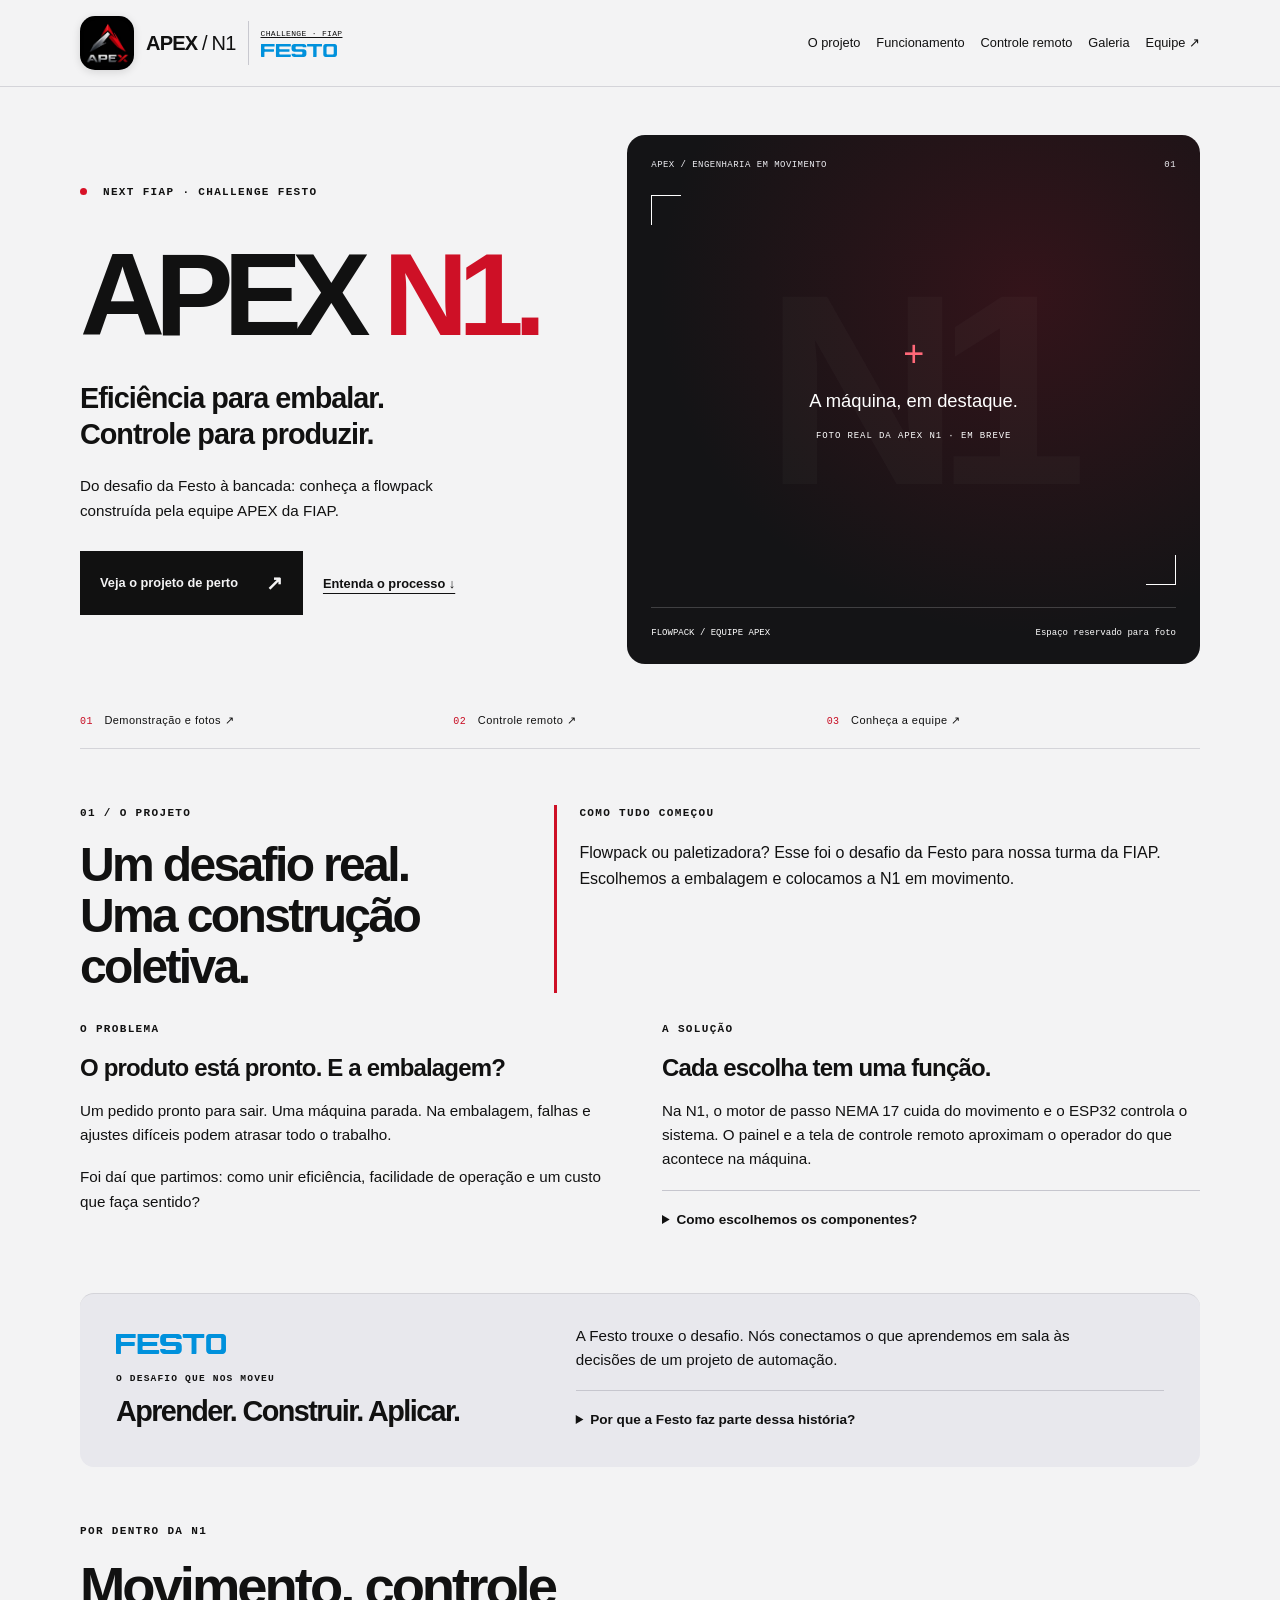
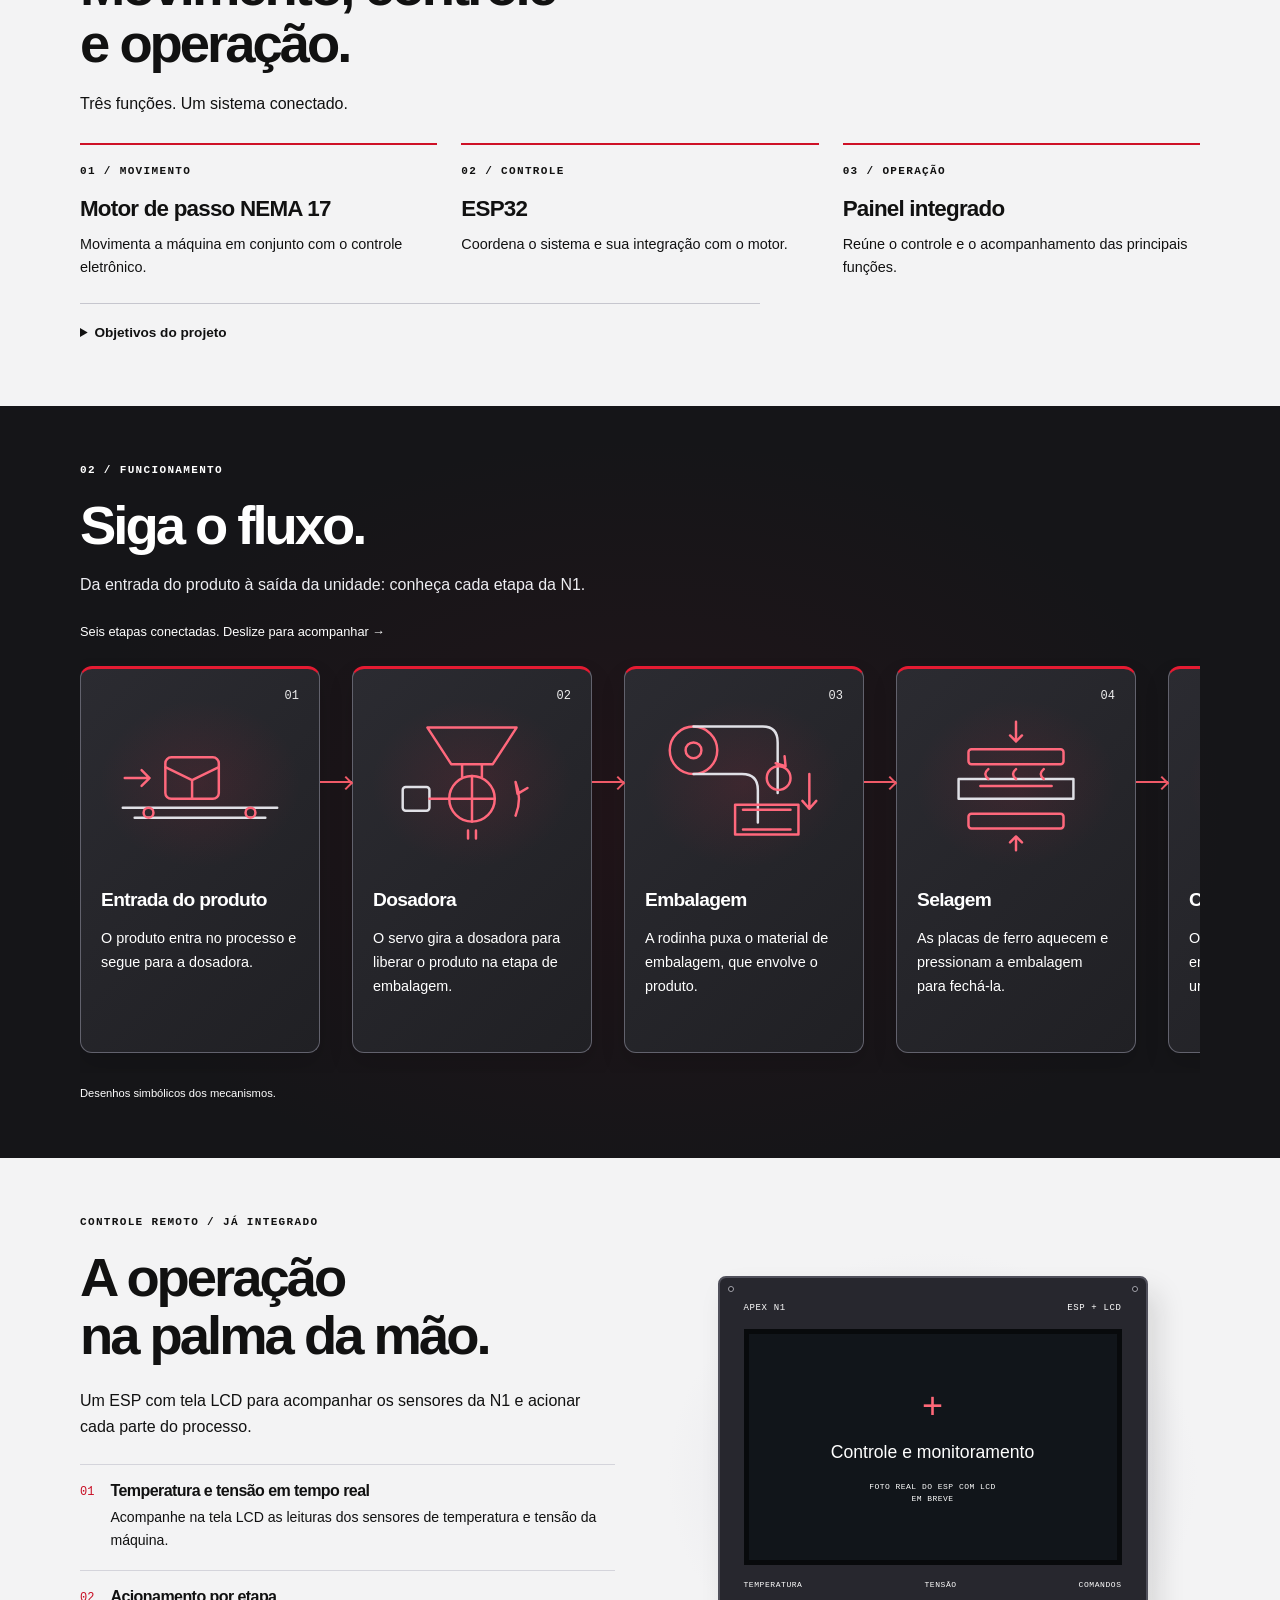
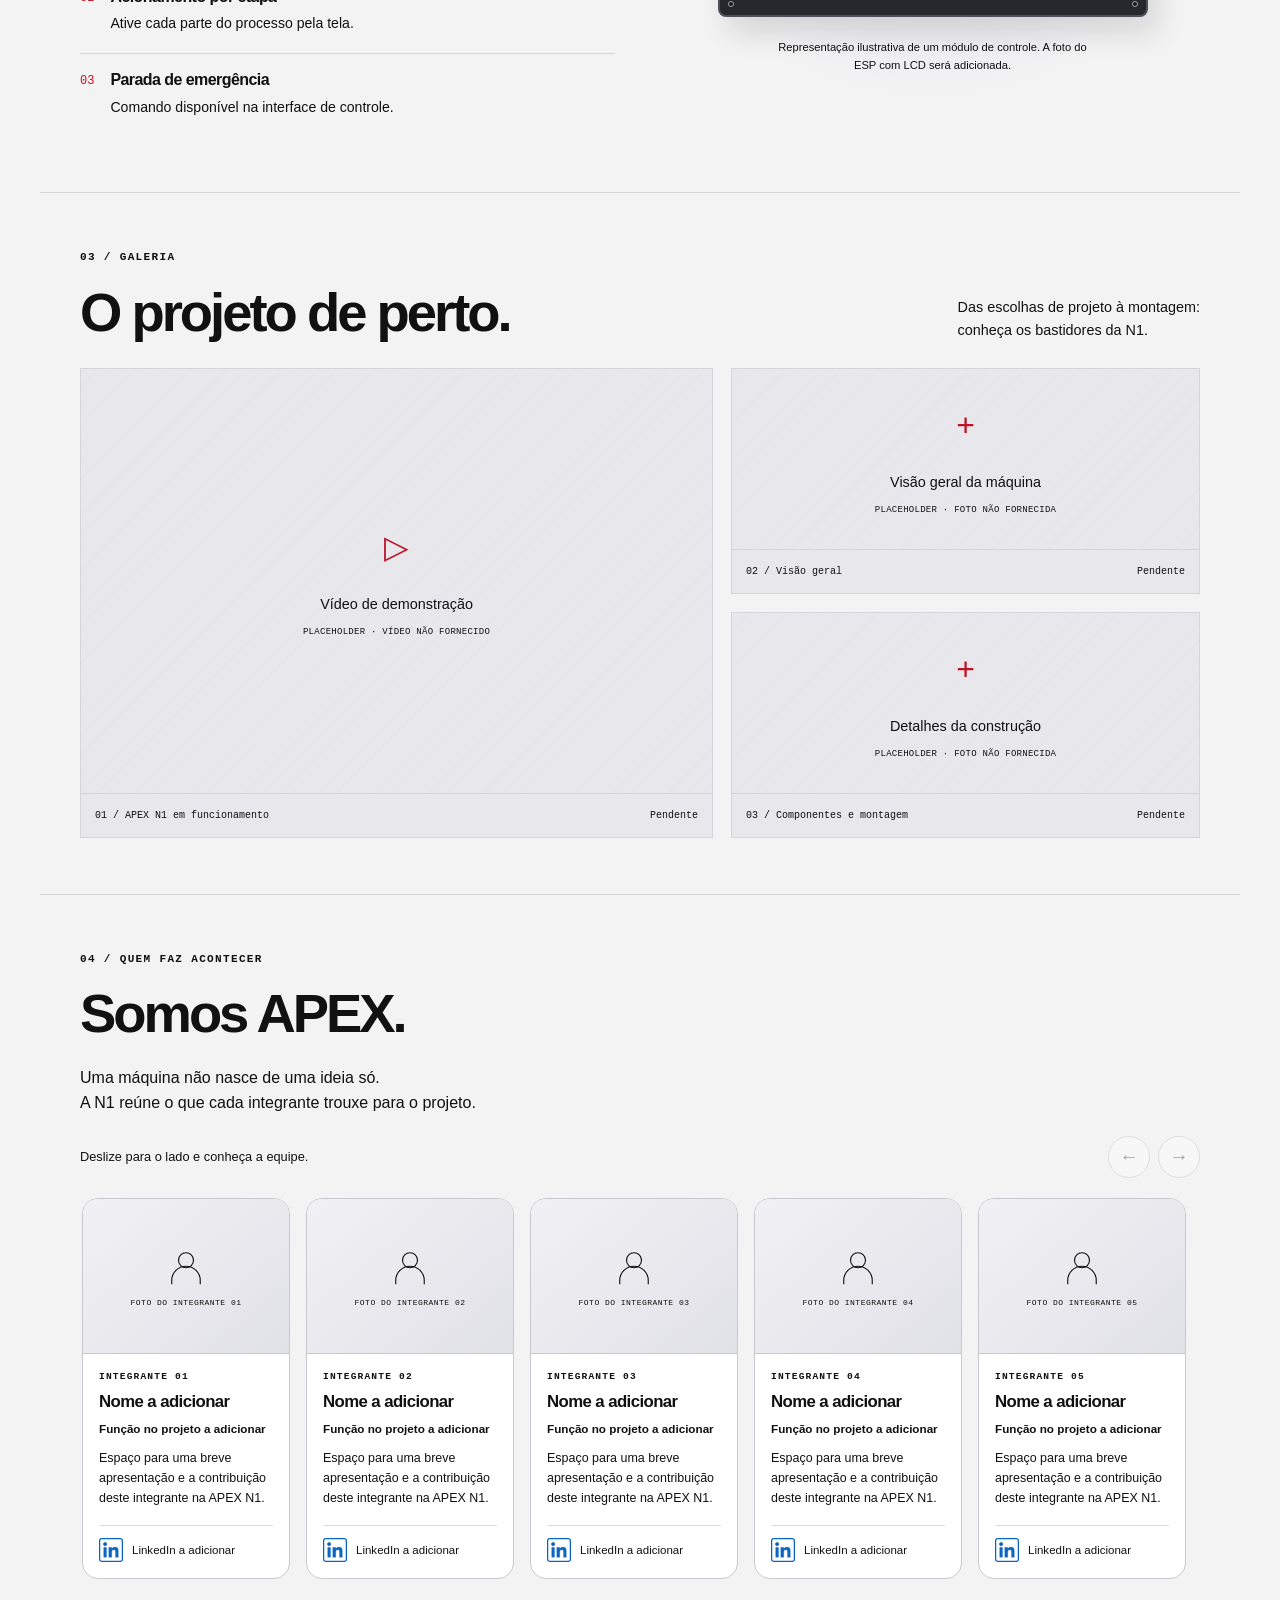
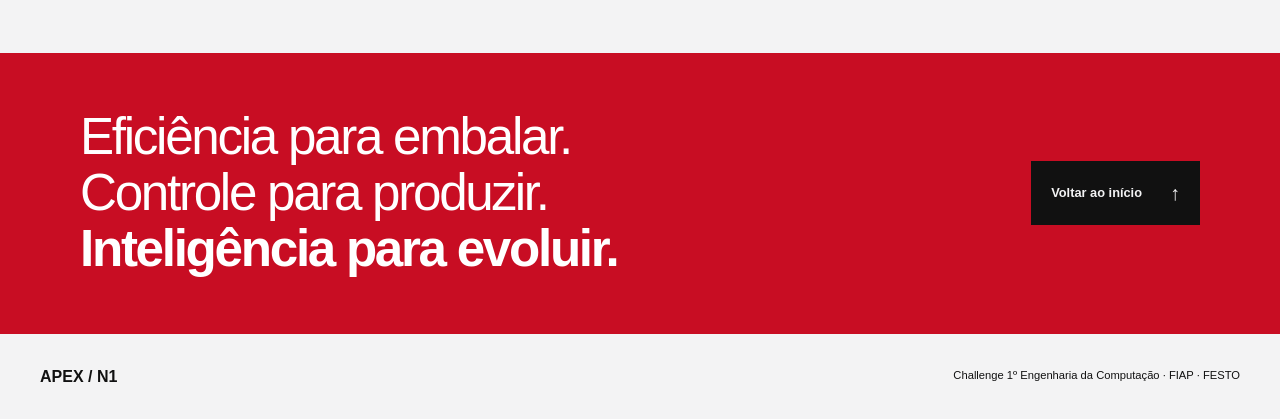
==== commit b4630b8e: "Atualiza fluxo da N1 com seis etapas e desenhos simbólicos" ====
--- a/index.html
+++ b/index.html
@@ -57,17 +57,19 @@
       <details class="read-more machine-note"><summary>Objetivos do projeto</summary><p>Buscamos eficiência, continuidade do processo e automação acessível. Resultados de desempenho ainda não foram apresentados nesta página.</p></details>
     </section>
     <section class="process section" id="funcionamento" aria-labelledby="process-title">
-      <div class="section-heading"><p class="eyebrow">02 / FUNCIONAMENTO</p><h2 id="process-title">Siga o fluxo.</h2><p>Acompanhe o caminho do produto, da entrada à separação das unidades.</p></div>
-      <div class="flowchart" aria-label="Fluxograma conceitual do processo">
-        <div class="flow-terminal"><span class="terminal-dot" aria-hidden="true"></span> ENTRADA DO PRODUTO</div>
+      <div class="section-heading"><p class="eyebrow">02 / FUNCIONAMENTO</p><h2 id="process-title">Siga o fluxo.</h2><p>Da entrada do produto à saída da unidade: conheça cada etapa da N1.</p></div>
+      <p class="flow-guide" id="flow-guide">Seis etapas conectadas. Deslize para acompanhar →</p>
+      <div class="flowchart flow-illustrated" tabindex="0" role="region" aria-label="Etapas do processo de embalagem" aria-describedby="flow-guide">
         <ol class="flow-steps" role="list">
-          <li class="flow-node"><span class="flow-number">01</span><svg class="flow-icon" viewBox="0 0 40 40" fill="none" stroke="currentColor" stroke-width="1.6" stroke-linecap="round" stroke-linejoin="round" aria-hidden="true"><path d="M5 27h30M9 32h2m7 0h2m7 0h2M14 13h12v11H14zM5 18h6m-3-3 3 3-3 3"/></svg><div class="step-photo" data-media-slot="etapa-alimentação"><span aria-hidden="true">+</span><span>FOTO DA ETAPA · EM BREVE</span></div><h3>Alimentação</h3><p>Entrada e posicionamento do produto no processo.</p><details class="flow-pending"><summary>O que falta detalhar?</summary><p>Como o produto é inserido e conduzido.</p></details></li>
-          <li class="flow-node"><span class="flow-number">02</span><svg class="flow-icon" viewBox="0 0 40 40" fill="none" stroke="currentColor" stroke-width="1.6" stroke-linecap="round" stroke-linejoin="round" aria-hidden="true"><path d="M12 8h16l3 5v19H9V13zM9 13h22M9 27h22M15 18h10v5H15z"/></svg><div class="step-photo" data-media-slot="etapa-embalagem"><span aria-hidden="true">+</span><span>FOTO DA ETAPA · EM BREVE</span></div><h3>Embalagem</h3><p>Envolvimento do produto pelo material de embalagem.</p><details class="flow-pending"><summary>O que falta detalhar?</summary><p>Material utilizado e forma de condução.</p></details></li>
-          <li class="flow-node"><span class="flow-number">03</span><svg class="flow-icon" viewBox="0 0 40 40" fill="none" stroke="currentColor" stroke-width="1.6" stroke-linecap="round" stroke-linejoin="round" aria-hidden="true"><path d="M9 9h22v6H9zM9 26h22v6H9zM13 20h14M20 3v3m0 29v3M16 17l4 3-4 3m8-6-4 3 4 3"/></svg><div class="step-photo" data-media-slot="etapa-selagem"><span aria-hidden="true">+</span><span>FOTO DA ETAPA · EM BREVE</span></div><h3>Selagem</h3><p>Fechamento das regiões previstas na embalagem.</p><details class="flow-pending"><summary>O que falta detalhar?</summary><p>Método e parâmetros de selagem.</p></details></li>
-          <li class="flow-node"><span class="flow-number">04</span><svg class="flow-icon" viewBox="0 0 40 40" fill="none" stroke="currentColor" stroke-width="1.6" stroke-linecap="round" stroke-linejoin="round" aria-hidden="true"><circle cx="12" cy="29" r="4"/><circle cx="28" cy="29" r="4"/><path d="m14 26 14-19m-2 19L12 7M20 4v3m0 27v3"/></svg><div class="step-photo" data-media-slot="etapa-corte"><span aria-hidden="true">+</span><span>FOTO DA ETAPA · EM BREVE</span></div><h3>Corte</h3><p>Separação das unidades ao final do fluxo.</p><details class="flow-pending"><summary>O que falta detalhar?</summary><p>Mecanismo de corte e integração à selagem.</p></details></li>
+          <li class="flow-node"><span class="flow-number">01</span><svg class="process-drawing" viewBox="0 0 200 155" fill="none" stroke="currentColor" stroke-width="2.5" stroke-linecap="round" stroke-linejoin="round" aria-hidden="true"><path class="diagram-track" d="M22 102h156M34 112h132"/><rect x="65" y="51" width="54" height="42" rx="6"/><path d="m65 61 27 13 27-13M92 74v19M24 72h25m-8-8 8 8-8 8"/><circle cx="48" cy="107" r="5"/><circle cx="151" cy="107" r="5"/></svg><h3>Entrada do produto</h3><p>O produto entra no processo e segue para a dosadora.</p></li>
+          <li class="flow-node"><span class="flow-number">02</span><svg class="process-drawing" viewBox="0 0 200 155" fill="none" stroke="currentColor" stroke-width="2.5" stroke-linecap="round" stroke-linejoin="round" aria-hidden="true"><path d="M55 21h90l-24 37H79zM90 58v13m20-13v13"/><circle cx="100" cy="93" r="23"/><path d="M100 70v46M77 93h46"/><rect class="diagram-track" x="30" y="81" width="27" height="24" rx="3"/><path d="M57 93h20m67-17a45 45 0 0 1 0 34m0-34 2 12 10-6M96 125v8m8-8v8"/></svg><h3>Dosadora</h3><p>O servo gira a dosadora para liberar o produto na etapa de embalagem.</p></li>
+          <li class="flow-node"><span class="flow-number">03</span><svg class="process-drawing" viewBox="0 0 200 155" fill="none" stroke="currentColor" stroke-width="2.5" stroke-linecap="round" stroke-linejoin="round" aria-hidden="true"><circle cx="49" cy="44" r="24"/><circle cx="49" cy="44" r="8"/><path class="diagram-track" d="M49 20h70q15 0 15 16v51M49 68h49q16 0 16 16v33"/><circle cx="135" cy="72" r="12"/><path d="m132 57 10 3-1-10M91 99h64v30H91zM99 104h48m-48 20h48M166 68v35m-7-8 7 8 7-8"/></svg><h3>Embalagem</h3><p>A rodinha puxa o material de embalagem, que envolve o produto.</p></li>
+          <li class="flow-node"><span class="flow-number">04</span><svg class="process-drawing" viewBox="0 0 200 155" fill="none" stroke="currentColor" stroke-width="2.5" stroke-linecap="round" stroke-linejoin="round" aria-hidden="true"><path class="diagram-track" d="M42 73h116v20H42z"/><rect x="52" y="43" width="96" height="15" rx="3"/><rect x="52" y="108" width="96" height="15" rx="3"/><path d="M100 15v20m-6-6 6 6 6-6M100 145v-14m-6 6 6-6 6 6M72 63q-6 5 0 10m28-10q-6 5 0 10m28-10q-6 5 0 10M64 80h72"/></svg><h3>Selagem</h3><p>As placas de ferro aquecem e pressionam a embalagem para fechá-la.</p></li>
+          <li class="flow-node"><span class="flow-number">05</span><svg class="process-drawing" viewBox="0 0 200 155" fill="none" stroke="currentColor" stroke-width="2.5" stroke-linecap="round" stroke-linejoin="round" aria-hidden="true"><rect class="diagram-track" x="22" y="75" width="65" height="40" rx="5"/><rect class="diagram-track" x="113" y="75" width="65" height="40" rx="5"/><path d="M30 82v26m49-26v26m42-26v26m49-26v26M100 70v54" stroke-dasharray="4 5"/><path d="m78 25 35 31m9-31L87 56"/><circle cx="74" cy="21" r="7"/><circle cx="126" cy="21" r="7"/><path d="M85 137H62m7-6-7 6 7 6m46-6h23m-7-6 7 6-7 6"/></svg><h3>Corte</h3><p>O corte separa as embalagens, formando as unidades individuais.</p></li>
+          <li class="flow-node"><span class="flow-number">06</span><svg class="process-drawing" viewBox="0 0 200 155" fill="none" stroke="currentColor" stroke-width="2.5" stroke-linecap="round" stroke-linejoin="round" aria-hidden="true"><rect x="22" y="91" width="156" height="28" rx="14"/><circle cx="37" cy="105" r="7"/><circle cx="163" cy="105" r="7"/><path class="diagram-track" d="M52 105h96M46 119v17m108-17v17"/><rect x="67" y="53" width="49" height="32" rx="5"/><path d="M74 59v20m35-20v20M128 68h40m-8-8 8 8-8 8"/></svg><h3>Esteira</h3><p>A esteira transporta a unidade embalada até a saída da máquina.</p><span class="flow-output">SAÍDA DA UNIDADE ✓</span></li>
         </ol>
-        <div class="flow-terminal flow-end"><span aria-hidden="true">✓</span> SAÍDA DAS UNIDADES</div>
       </div>
+      <p class="flow-caption">Desenhos simbólicos dos mecanismos.</p>
     </section>
     <section class="section evolution" id="controle" aria-labelledby="evolution-title">
       <div class="control-copy"><p class="eyebrow">CONTROLE REMOTO / JÁ INTEGRADO</p><h2 id="evolution-title">A operação<br>na palma da mão.</h2><p>Um ESP com tela LCD para acompanhar os sensores da N1 e acionar cada parte do processo.</p><ol class="control-features"><li><span>01</span><div><h3>Temperatura e tensão em tempo real</h3><p>Acompanhe na tela LCD as leituras dos sensores de temperatura e tensão da máquina.</p></div></li><li><span>02</span><div><h3>Acionamento por etapa</h3><p>Ative cada parte do processo pela tela.</p></div></li><li><span>03</span><div><h3>Parada de emergência</h3><p>Comando disponível na interface de controle.</p></div></li></ol></div>
--- a/styles.css
+++ b/styles.css
@@ -152,3 +152,20 @@
 .lcd-screen>img{display:block;width:100%;height:100%;object-fit:contain}
 .module-screw{position:absolute;width:6px;height:6px;border:1px solid #a4a4ad;border-radius:50%;background:#15151b}.screw-tl{top:8px;left:8px}.screw-tr{top:8px;right:8px}.screw-bl{bottom:8px;left:8px}.screw-br{bottom:8px;right:8px}
 .control-showcase figcaption{max-width:50ch;line-height:1.6}
+
+/* Fluxo ilustrado: sequência contínua, navegável por toque e teclado. */
+.flow-guide{font-size:.8rem;color:#fff;margin:24px auto 0;max-width:1120px}
+.flow-illustrated{display:block;overflow-x:auto;overscroll-behavior-x:contain;scroll-snap-type:x proximity;scrollbar-color:#ef344d #29292f;padding:8px 2px 20px;margin-top:16px}
+.flow-illustrated .flow-steps{display:grid;grid-template-columns:repeat(6,240px);gap:32px;width:max-content;max-width:none;margin:0;padding:0}
+.flow-illustrated .flow-node{padding:20px;scroll-snap-align:start;min-width:0}
+.flow-illustrated .flow-node::before,.flow-illustrated .flow-node::after{display:none}
+.flow-illustrated .flow-node:not(:first-child)::before{display:block;width:32px;height:2px;left:-33px;top:112px}
+.flow-illustrated .flow-node:not(:first-child)::after{display:block;left:-12px;top:109px;transform:rotate(-45deg)}
+.flow-illustrated .flow-node:hover{transform:none}
+.process-drawing{display:block;width:100%;height:165px;color:#ff687c;margin:12px 0 22px;background:radial-gradient(ellipse,#ec29431c,transparent 72%)}
+.process-drawing .diagram-track{stroke:#e0e0e6}
+.flow-illustrated .flow-node h3{font-size:1.2rem;line-height:1.3}
+.flow-illustrated .flow-node>p{font-size:.9rem;line-height:1.65;margin-top:14px}
+.flow-output{display:block;color:#ff9eaa;font:10px/1.5 Consolas,monospace;letter-spacing:.06em;margin-top:18px}
+.flow-caption{font-size:.7rem;color:#fff;margin:12px auto 0;max-width:1120px}
+@media(min-width:1500px){.flow-illustrated .flow-steps{width:100%;grid-template-columns:repeat(6,minmax(0,1fr));gap:32px}.flow-guide{display:none}}
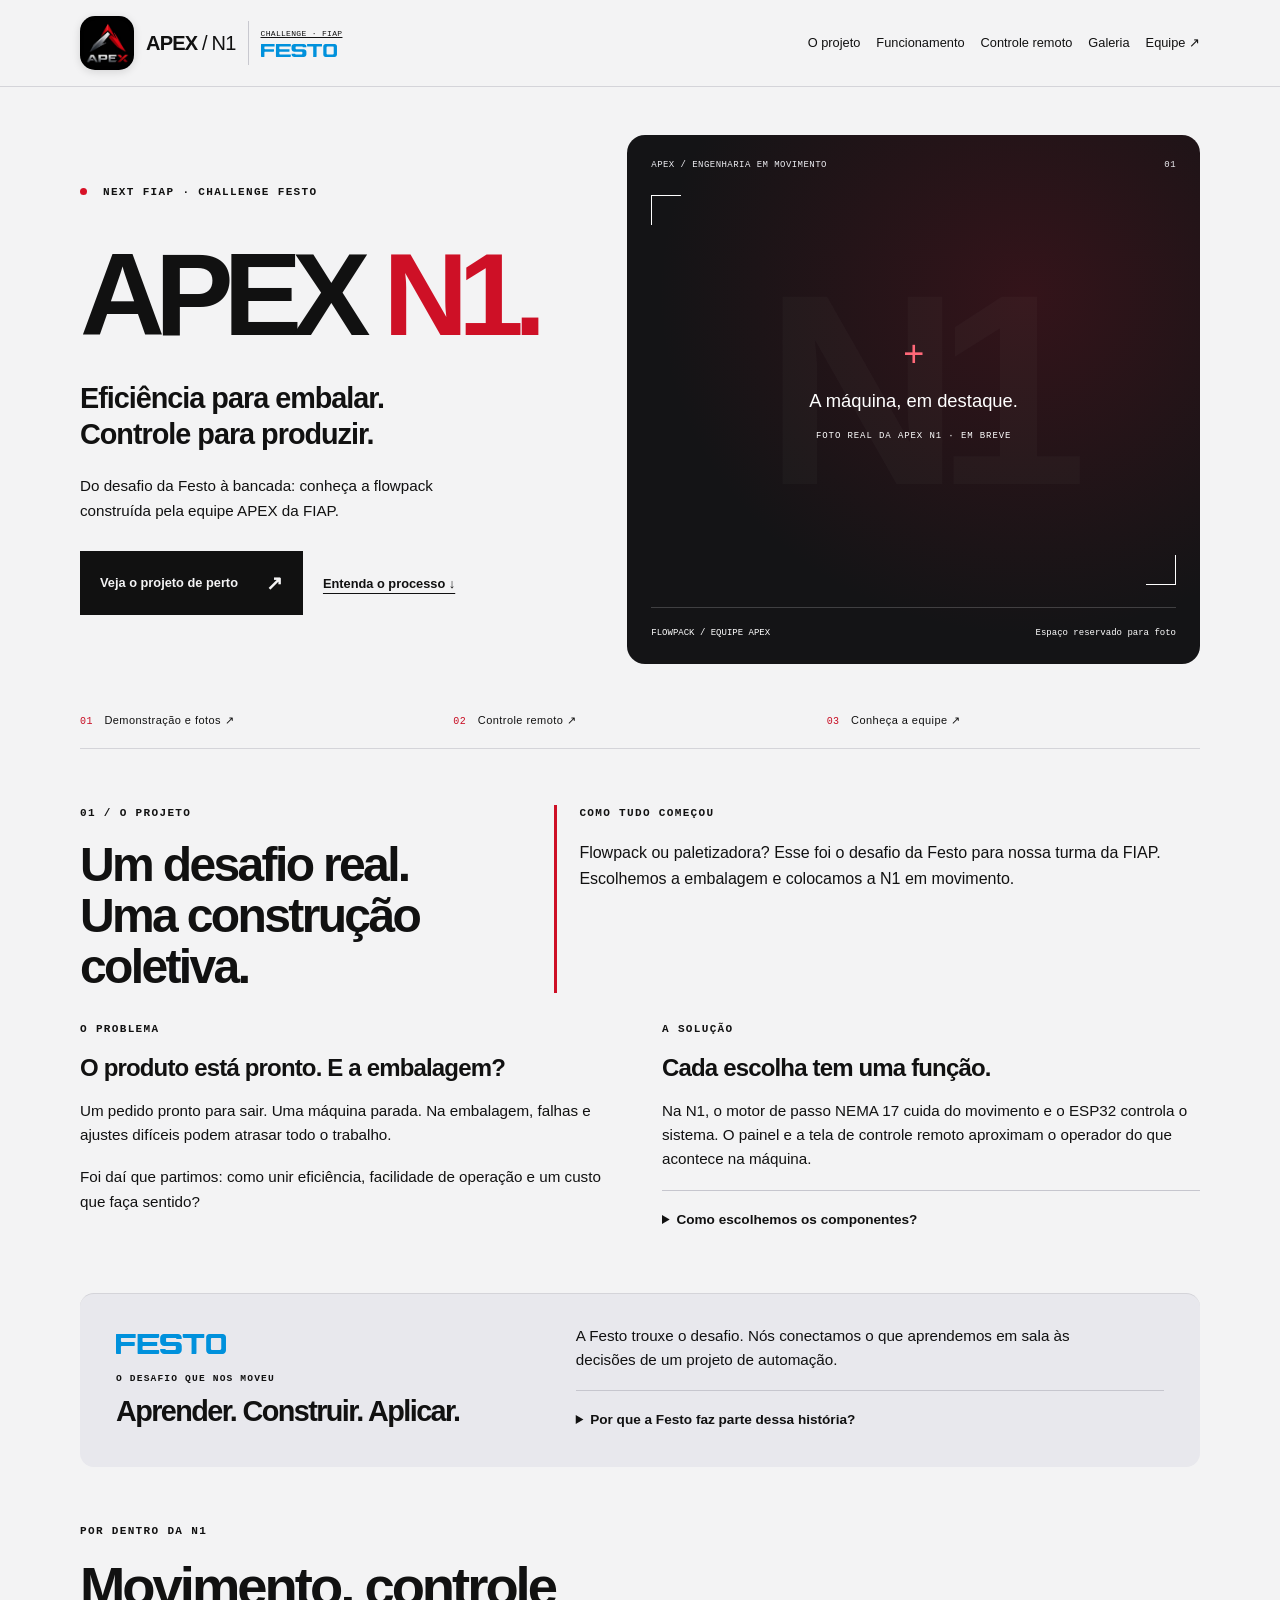
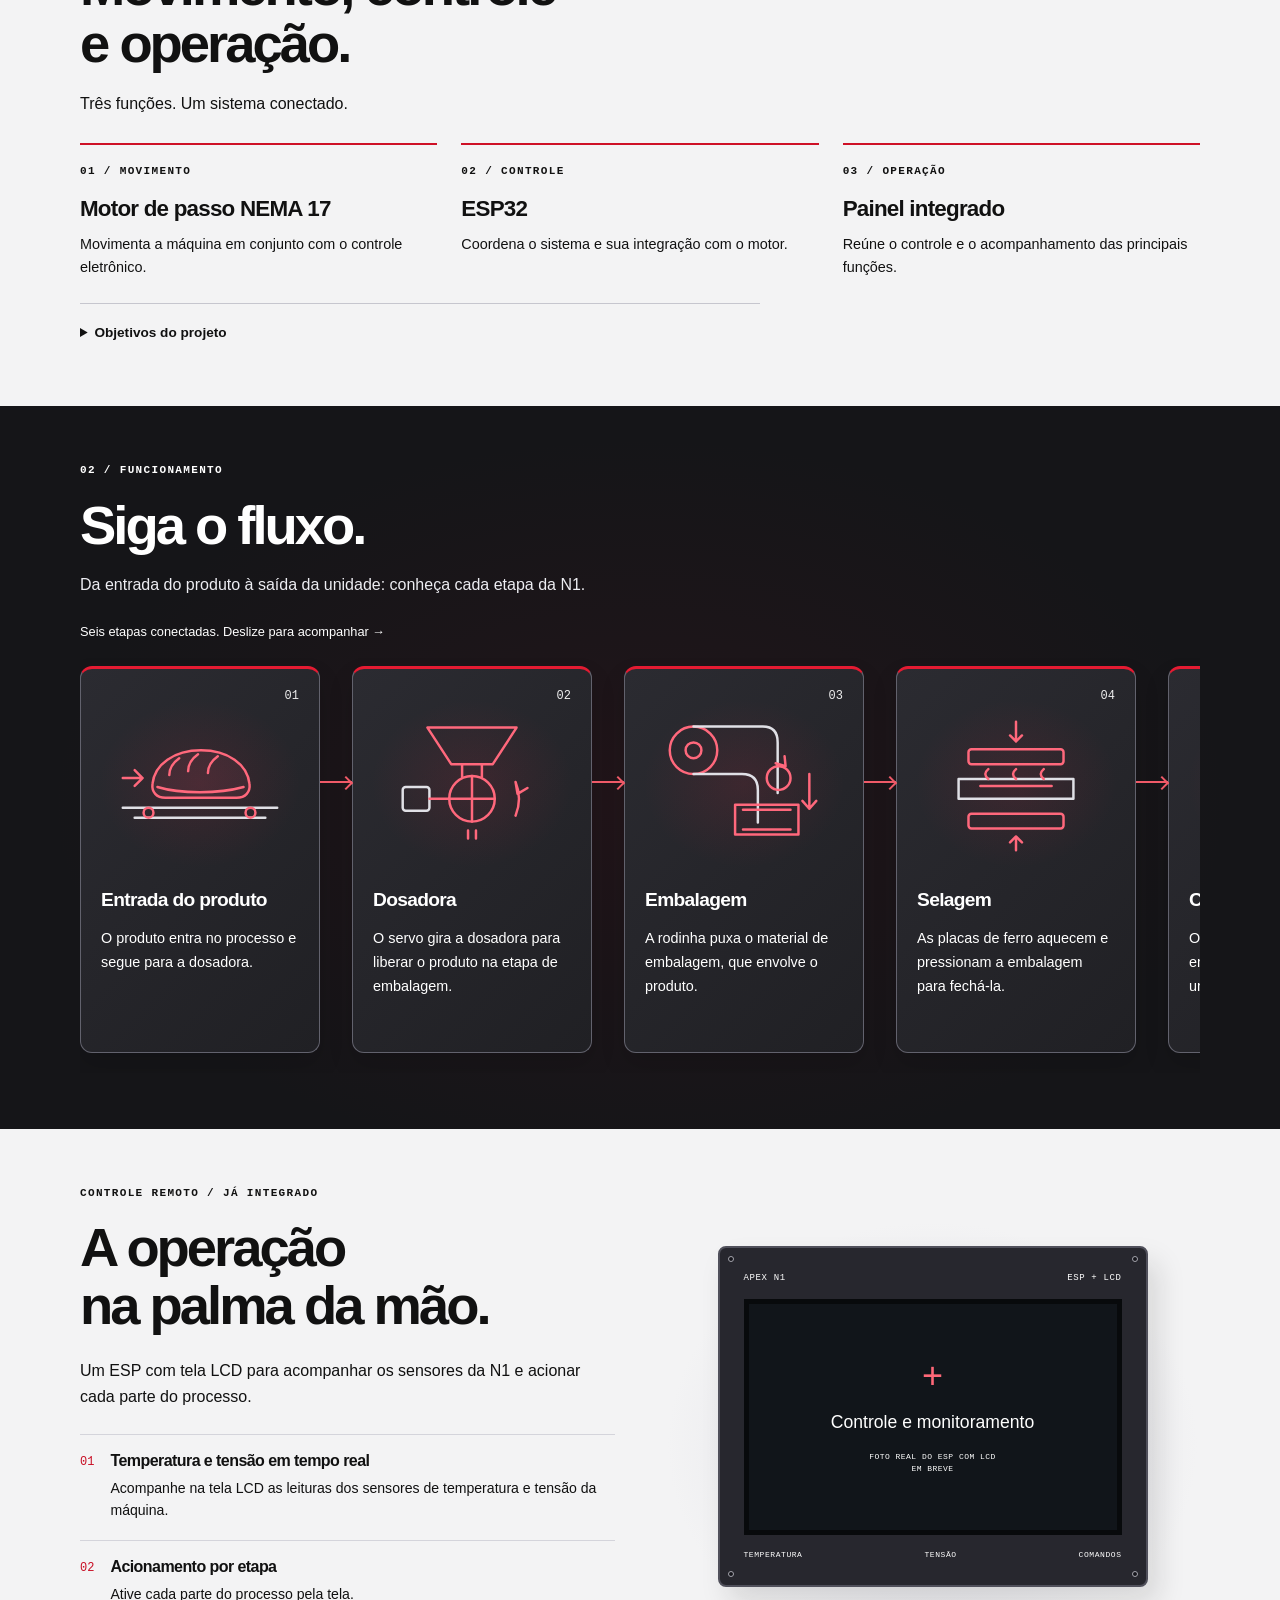
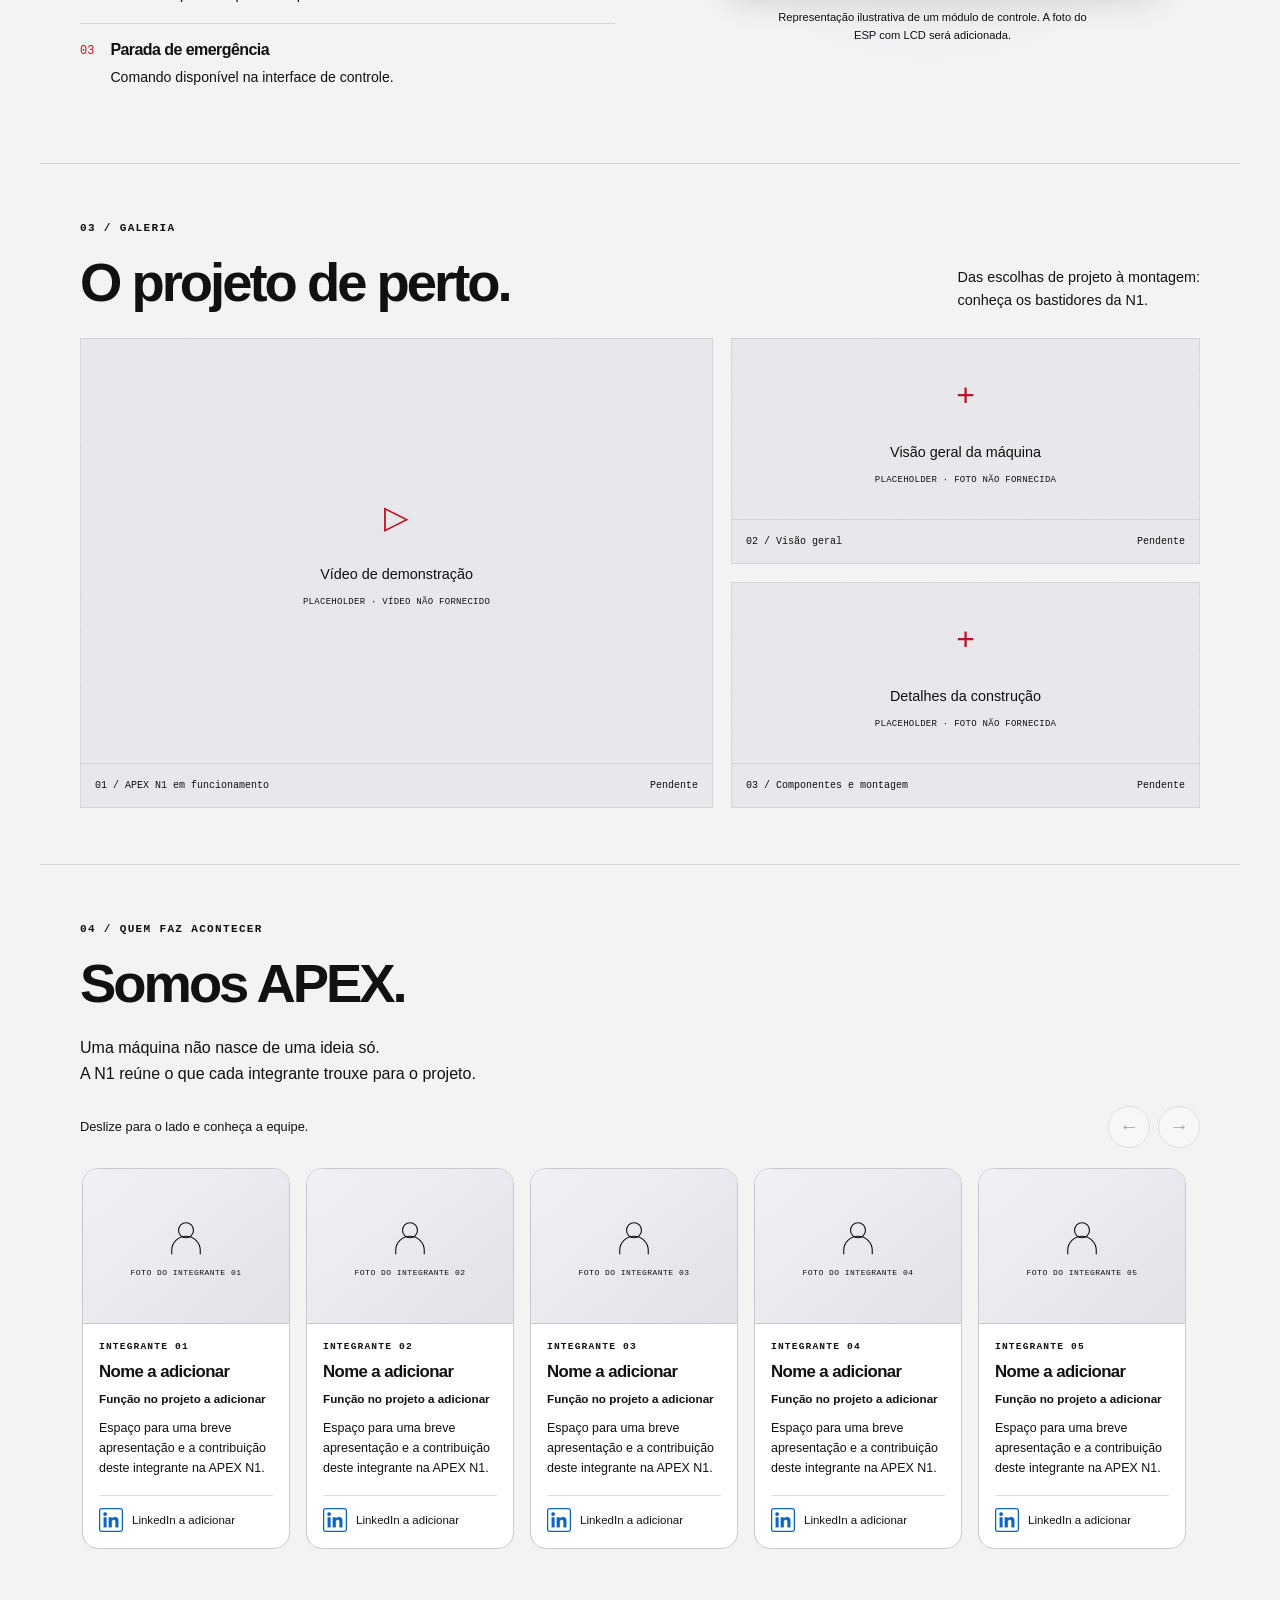
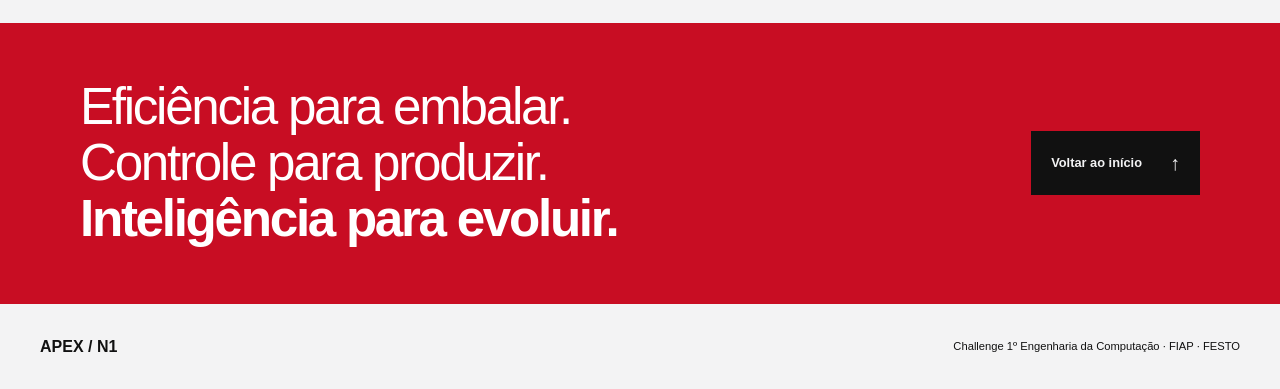
==== commit 2a9ba9d0: "Desenha pão na entrada" ====
--- a/index.html
+++ b/index.html
@@ -61,7 +61,7 @@
       <p class="flow-guide" id="flow-guide">Seis etapas conectadas. Deslize para acompanhar →</p>
       <div class="flowchart flow-illustrated" tabindex="0" role="region" aria-label="Etapas do processo de embalagem" aria-describedby="flow-guide">
         <ol class="flow-steps" role="list">
-          <li class="flow-node"><span class="flow-number">01</span><svg class="process-drawing" viewBox="0 0 200 155" fill="none" stroke="currentColor" stroke-width="2.5" stroke-linecap="round" stroke-linejoin="round" aria-hidden="true"><path class="diagram-track" d="M22 102h156M34 112h132"/><rect x="65" y="51" width="54" height="42" rx="6"/><path d="m65 61 27 13 27-13M92 74v19M24 72h25m-8-8 8 8-8 8"/><circle cx="48" cy="107" r="5"/><circle cx="151" cy="107" r="5"/></svg><h3>Entrada do produto</h3><p>O produto entra no processo e segue para a dosadora.</p></li>
+          <li class="flow-node"><span class="flow-number">01</span><svg class="process-drawing" viewBox="0 0 200 155" fill="none" stroke="currentColor" stroke-width="2.5" stroke-linecap="round" stroke-linejoin="round" aria-hidden="true"><path class="diagram-track" d="M22 102h156M34 112h132"/><path d="M65 92c-9 0-14-6-13-14 2-20 22-34 49-34s47 14 49 34c1 8-4 14-13 14Z" fill="#ff687c12"/><path d="M79 52c-7 5-10 11-10 17m29-21c-7 5-10 11-10 17m30-15c-7 5-10 11-10 17M57 81c23 7 62 7 87 0M22 72h20m-8-8 8 8-8 8"/><circle cx="48" cy="107" r="5"/><circle cx="151" cy="107" r="5"/></svg><h3>Entrada do produto</h3><p>O produto entra no processo e segue para a dosadora.</p></li>
           <li class="flow-node"><span class="flow-number">02</span><svg class="process-drawing" viewBox="0 0 200 155" fill="none" stroke="currentColor" stroke-width="2.5" stroke-linecap="round" stroke-linejoin="round" aria-hidden="true"><path d="M55 21h90l-24 37H79zM90 58v13m20-13v13"/><circle cx="100" cy="93" r="23"/><path d="M100 70v46M77 93h46"/><rect class="diagram-track" x="30" y="81" width="27" height="24" rx="3"/><path d="M57 93h20m67-17a45 45 0 0 1 0 34m0-34 2 12 10-6M96 125v8m8-8v8"/></svg><h3>Dosadora</h3><p>O servo gira a dosadora para liberar o produto na etapa de embalagem.</p></li>
           <li class="flow-node"><span class="flow-number">03</span><svg class="process-drawing" viewBox="0 0 200 155" fill="none" stroke="currentColor" stroke-width="2.5" stroke-linecap="round" stroke-linejoin="round" aria-hidden="true"><circle cx="49" cy="44" r="24"/><circle cx="49" cy="44" r="8"/><path class="diagram-track" d="M49 20h70q15 0 15 16v51M49 68h49q16 0 16 16v33"/><circle cx="135" cy="72" r="12"/><path d="m132 57 10 3-1-10M91 99h64v30H91zM99 104h48m-48 20h48M166 68v35m-7-8 7 8 7-8"/></svg><h3>Embalagem</h3><p>A rodinha puxa o material de embalagem, que envolve o produto.</p></li>
           <li class="flow-node"><span class="flow-number">04</span><svg class="process-drawing" viewBox="0 0 200 155" fill="none" stroke="currentColor" stroke-width="2.5" stroke-linecap="round" stroke-linejoin="round" aria-hidden="true"><path class="diagram-track" d="M42 73h116v20H42z"/><rect x="52" y="43" width="96" height="15" rx="3"/><rect x="52" y="108" width="96" height="15" rx="3"/><path d="M100 15v20m-6-6 6 6 6-6M100 145v-14m-6 6 6-6 6 6M72 63q-6 5 0 10m28-10q-6 5 0 10m28-10q-6 5 0 10M64 80h72"/></svg><h3>Selagem</h3><p>As placas de ferro aquecem e pressionam a embalagem para fechá-la.</p></li>
@@ -69,7 +69,6 @@
           <li class="flow-node"><span class="flow-number">06</span><svg class="process-drawing" viewBox="0 0 200 155" fill="none" stroke="currentColor" stroke-width="2.5" stroke-linecap="round" stroke-linejoin="round" aria-hidden="true"><rect x="22" y="91" width="156" height="28" rx="14"/><circle cx="37" cy="105" r="7"/><circle cx="163" cy="105" r="7"/><path class="diagram-track" d="M52 105h96M46 119v17m108-17v17"/><rect x="67" y="53" width="49" height="32" rx="5"/><path d="M74 59v20m35-20v20M128 68h40m-8-8 8 8-8 8"/></svg><h3>Esteira</h3><p>A esteira transporta a unidade embalada até a saída da máquina.</p><span class="flow-output">SAÍDA DA UNIDADE ✓</span></li>
         </ol>
       </div>
-      <p class="flow-caption">Desenhos simbólicos dos mecanismos.</p>
     </section>
     <section class="section evolution" id="controle" aria-labelledby="evolution-title">
       <div class="control-copy"><p class="eyebrow">CONTROLE REMOTO / JÁ INTEGRADO</p><h2 id="evolution-title">A operação<br>na palma da mão.</h2><p>Um ESP com tela LCD para acompanhar os sensores da N1 e acionar cada parte do processo.</p><ol class="control-features"><li><span>01</span><div><h3>Temperatura e tensão em tempo real</h3><p>Acompanhe na tela LCD as leituras dos sensores de temperatura e tensão da máquina.</p></div></li><li><span>02</span><div><h3>Acionamento por etapa</h3><p>Ative cada parte do processo pela tela.</p></div></li><li><span>03</span><div><h3>Parada de emergência</h3><p>Comando disponível na interface de controle.</p></div></li></ol></div>
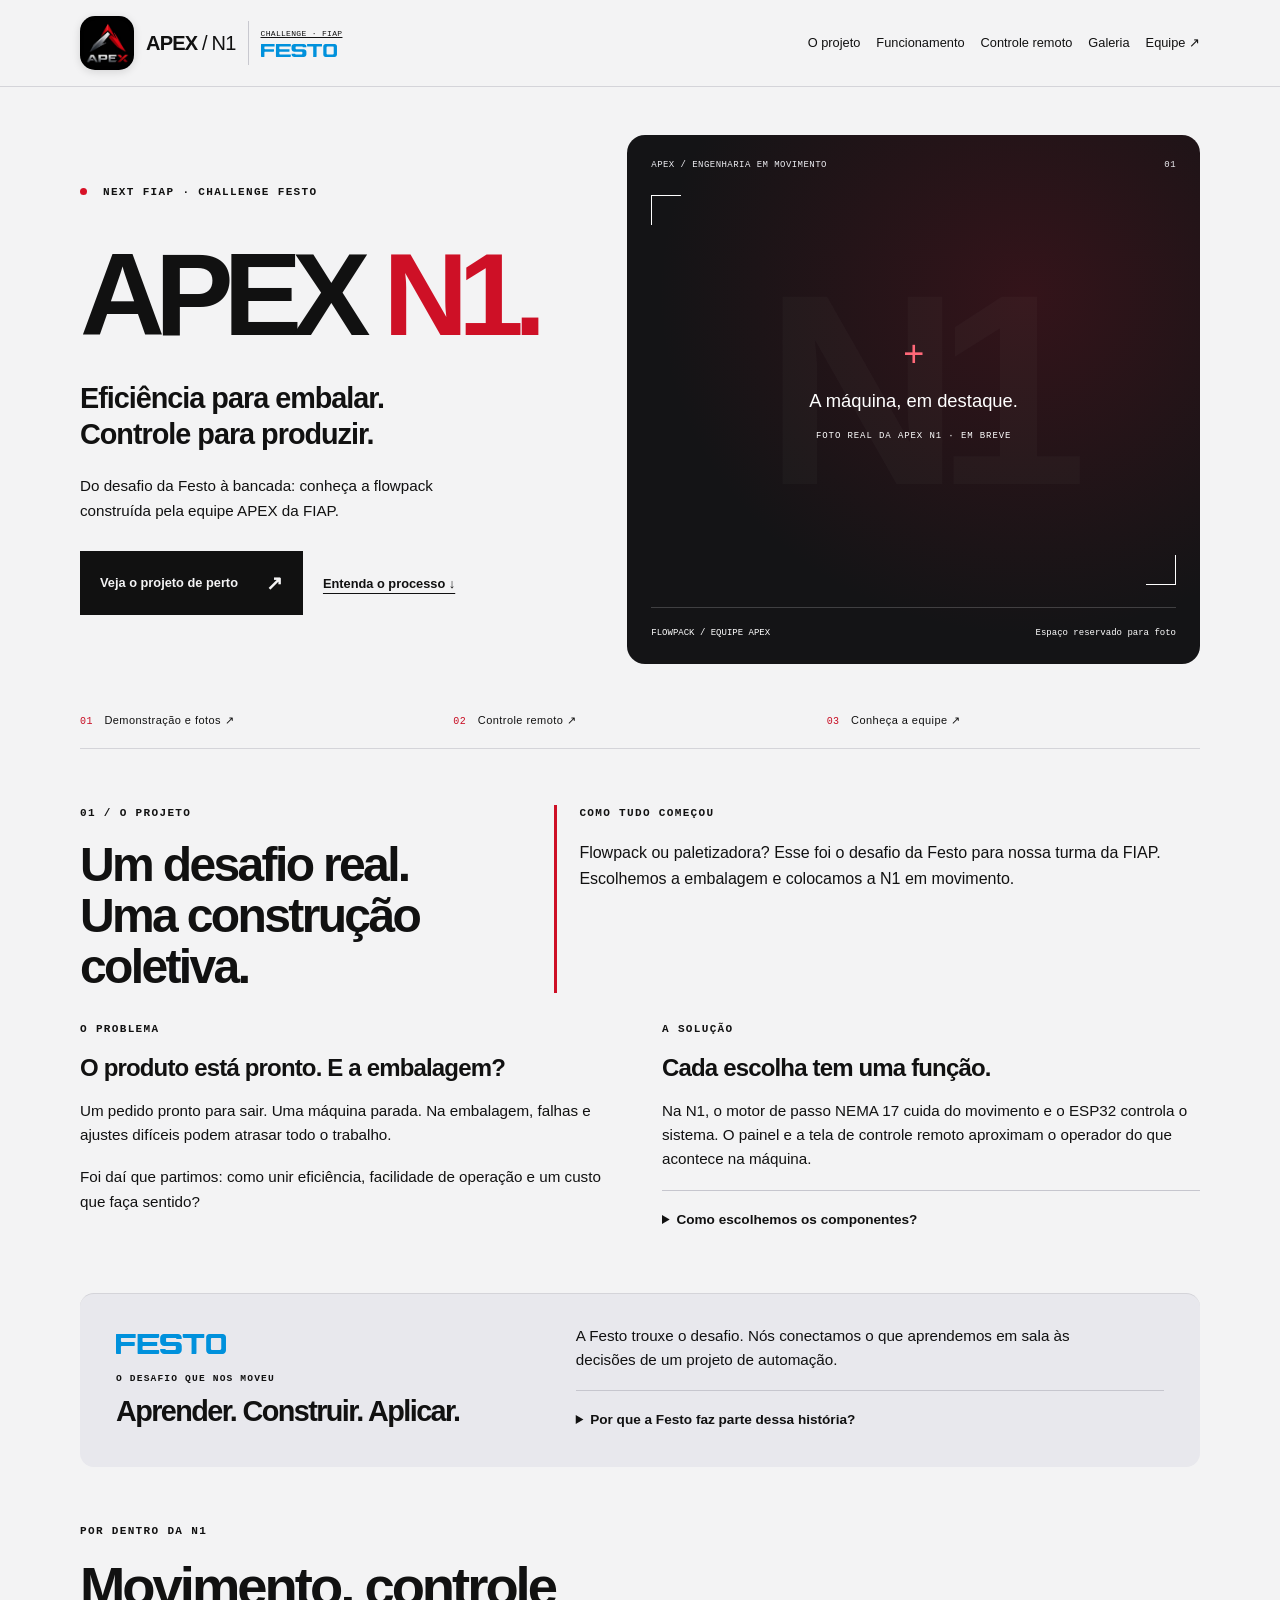
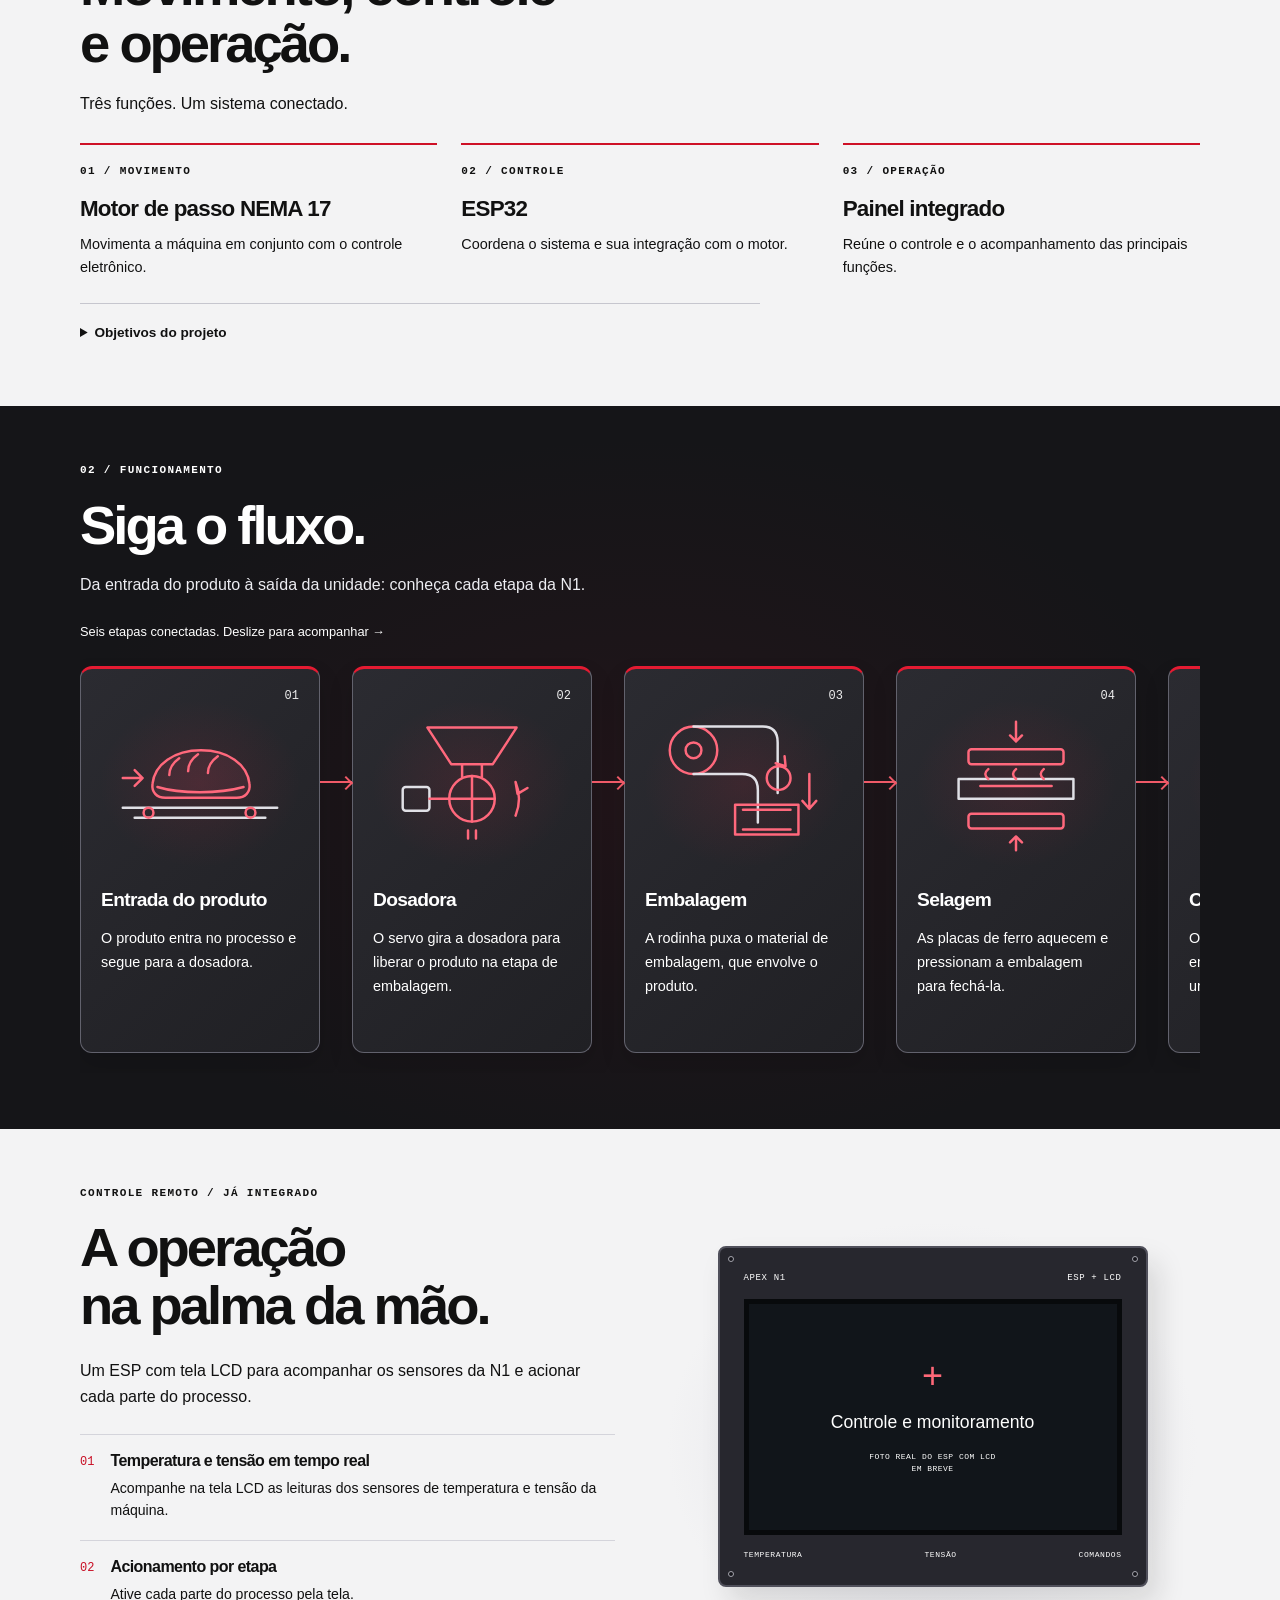
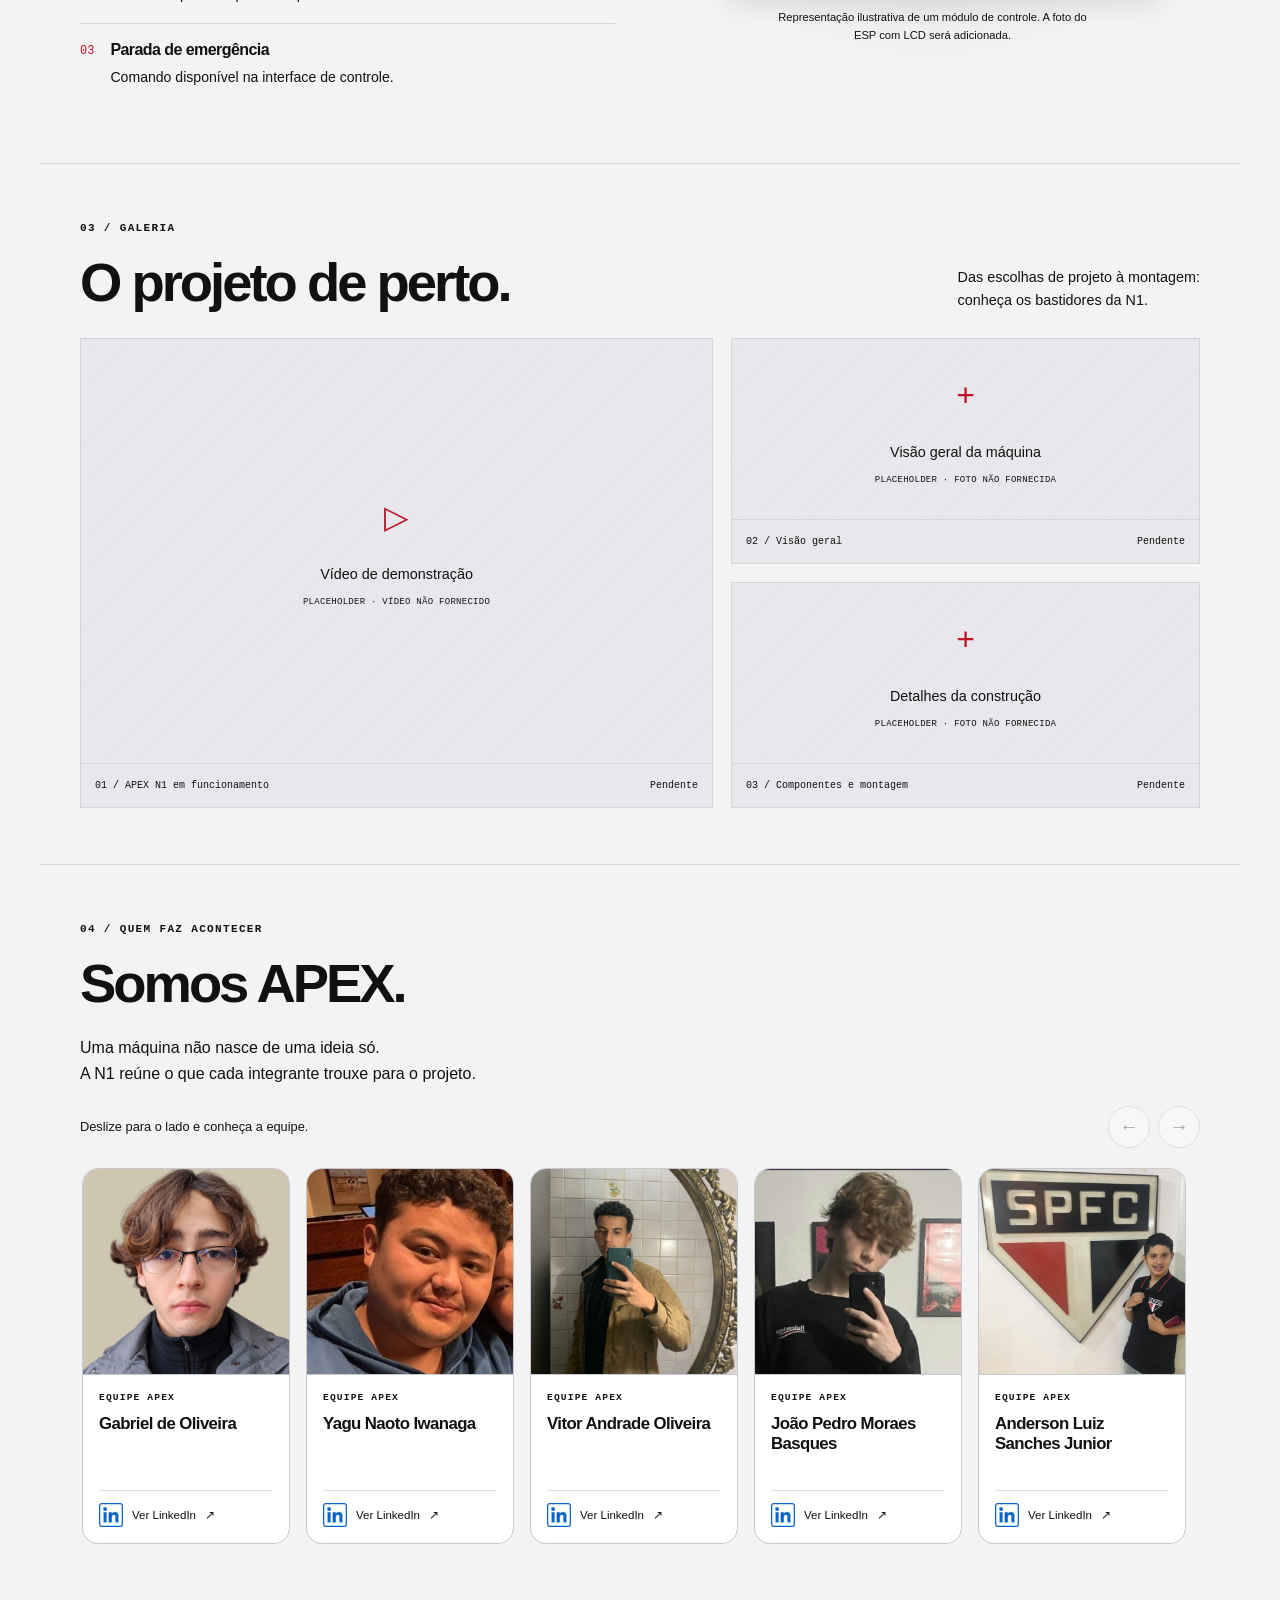
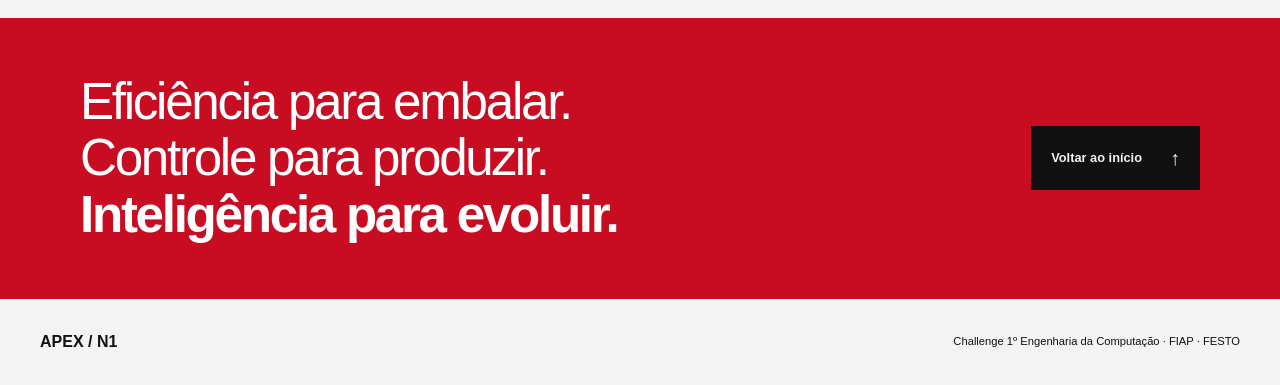
==== commit 71ce6082: "Preenche integrantes com fotos, nomes e LinkedIn" ====
--- a/index.html
+++ b/index.html
@@ -86,24 +86,24 @@
       <div><p class="eyebrow">04 / QUEM FAZ ACONTECER</p><h2 id="team-title">Somos APEX.</h2><p class="team-intro">Uma máquina não nasce de uma ideia só.<br>A N1 reúne o que cada integrante trouxe para o projeto.</p></div>
       <div class="team-navigation"><p id="team-hint">Deslize para o lado e conheça a equipe.</p><div class="team-controls" hidden><button type="button" data-direction="-1" aria-label="Ver integrantes anteriores" aria-controls="team-track">←</button><button type="button" data-direction="1" aria-label="Ver próximos integrantes" aria-controls="team-track">→</button></div></div><div class="team-grid" id="team-track" tabindex="0" role="region" aria-label="Integrantes da equipe APEX" aria-describedby="team-hint">
         <article class="member-card" aria-labelledby="member-1">
-          <div class="member-photo"><svg viewBox="0 0 64 64" fill="none" stroke="currentColor" stroke-width="1.5" aria-hidden="true"><circle cx="32" cy="23" r="10"/><path d="M13 55v-5a19 19 0 0 1 38 0v5"/></svg><span>FOTO DO INTEGRANTE 01</span></div>
-          <div class="member-info"><p class="tag">INTEGRANTE 01</p><h3 id="member-1">Nome a adicionar</h3><p class="member-role">Função no projeto a adicionar</p><p class="member-description">Espaço para uma breve apresentação e a contribuição deste integrante na APEX N1.</p><span class="linkedin-pending"><img class="linkedin-icon" src="assets/linkedin.png" alt="" width="24" height="24" loading="lazy"> LinkedIn a adicionar</span><!-- Substitua o texto acima por um link para o perfil real quando fornecido. --></div>
+          <div class="member-photo"><img src="assets/gabriel.png" alt="Gabriel de Oliveira" loading="lazy" style="object-position:50% 35%"></div>
+          <div class="member-info"><p class="tag">EQUIPE APEX</p><h3 id="member-1">Gabriel de Oliveira</h3><a class="member-linkedin" href="https://www.linkedin.com/in/gabriel-de-oliveira-138468435/" target="_blank" rel="noopener noreferrer" aria-label="LinkedIn de Gabriel de Oliveira (abre em nova aba)"><img class="linkedin-icon" src="assets/linkedin.png" alt="" width="24" height="24" loading="lazy"> Ver LinkedIn <span aria-hidden="true">↗</span></a></div>
         </article>
         <article class="member-card" aria-labelledby="member-2">
-          <div class="member-photo"><svg viewBox="0 0 64 64" fill="none" stroke="currentColor" stroke-width="1.5" aria-hidden="true"><circle cx="32" cy="23" r="10"/><path d="M13 55v-5a19 19 0 0 1 38 0v5"/></svg><span>FOTO DO INTEGRANTE 02</span></div>
-          <div class="member-info"><p class="tag">INTEGRANTE 02</p><h3 id="member-2">Nome a adicionar</h3><p class="member-role">Função no projeto a adicionar</p><p class="member-description">Espaço para uma breve apresentação e a contribuição deste integrante na APEX N1.</p><span class="linkedin-pending"><img class="linkedin-icon" src="assets/linkedin.png" alt="" width="24" height="24" loading="lazy"> LinkedIn a adicionar</span><!-- Substitua o texto acima por um link para o perfil real quando fornecido. --></div>
+          <div class="member-photo"><img src="assets/yagu.png" alt="Yagu Naoto Iwanaga" loading="lazy" style="object-position:50% 30%"></div>
+          <div class="member-info"><p class="tag">EQUIPE APEX</p><h3 id="member-2">Yagu Naoto Iwanaga</h3><a class="member-linkedin" href="https://www.linkedin.com/in/yagu-naoto-iwanaga-8ba351294/" target="_blank" rel="noopener noreferrer" aria-label="LinkedIn de Yagu Naoto Iwanaga (abre em nova aba)"><img class="linkedin-icon" src="assets/linkedin.png" alt="" width="24" height="24" loading="lazy"> Ver LinkedIn <span aria-hidden="true">↗</span></a></div>
         </article>
         <article class="member-card" aria-labelledby="member-3">
-          <div class="member-photo"><svg viewBox="0 0 64 64" fill="none" stroke="currentColor" stroke-width="1.5" aria-hidden="true"><circle cx="32" cy="23" r="10"/><path d="M13 55v-5a19 19 0 0 1 38 0v5"/></svg><span>FOTO DO INTEGRANTE 03</span></div>
-          <div class="member-info"><p class="tag">INTEGRANTE 03</p><h3 id="member-3">Nome a adicionar</h3><p class="member-role">Função no projeto a adicionar</p><p class="member-description">Espaço para uma breve apresentação e a contribuição deste integrante na APEX N1.</p><span class="linkedin-pending"><img class="linkedin-icon" src="assets/linkedin.png" alt="" width="24" height="24" loading="lazy"> LinkedIn a adicionar</span><!-- Substitua o texto acima por um link para o perfil real quando fornecido. --></div>
+          <div class="member-photo"><img src="assets/vitor.png" alt="Vitor Andrade Oliveira" loading="lazy" style="object-position:50% 25%"></div>
+          <div class="member-info"><p class="tag">EQUIPE APEX</p><h3 id="member-3">Vitor Andrade Oliveira</h3><a class="member-linkedin" href="https://www.linkedin.com/in/vitor-andrade-oliveira/" target="_blank" rel="noopener noreferrer" aria-label="LinkedIn de Vitor Andrade Oliveira (abre em nova aba)"><img class="linkedin-icon" src="assets/linkedin.png" alt="" width="24" height="24" loading="lazy"> Ver LinkedIn <span aria-hidden="true">↗</span></a></div>
         </article>
         <article class="member-card" aria-labelledby="member-4">
-          <div class="member-photo"><svg viewBox="0 0 64 64" fill="none" stroke="currentColor" stroke-width="1.5" aria-hidden="true"><circle cx="32" cy="23" r="10"/><path d="M13 55v-5a19 19 0 0 1 38 0v5"/></svg><span>FOTO DO INTEGRANTE 04</span></div>
-          <div class="member-info"><p class="tag">INTEGRANTE 04</p><h3 id="member-4">Nome a adicionar</h3><p class="member-role">Função no projeto a adicionar</p><p class="member-description">Espaço para uma breve apresentação e a contribuição deste integrante na APEX N1.</p><span class="linkedin-pending"><img class="linkedin-icon" src="assets/linkedin.png" alt="" width="24" height="24" loading="lazy"> LinkedIn a adicionar</span><!-- Substitua o texto acima por um link para o perfil real quando fornecido. --></div>
+          <div class="member-photo"><img src="assets/joao-pedro.png" alt="João Pedro Moraes Basques" loading="lazy" style="object-position:55% 30%"></div>
+          <div class="member-info"><p class="tag">EQUIPE APEX</p><h3 id="member-4">João Pedro Moraes Basques</h3><a class="member-linkedin" href="https://www.linkedin.com/in/jo%C3%A3o-pedro-moraes-basques-a26b1a436/" target="_blank" rel="noopener noreferrer" aria-label="LinkedIn de João Pedro Moraes Basques (abre em nova aba)"><img class="linkedin-icon" src="assets/linkedin.png" alt="" width="24" height="24" loading="lazy"> Ver LinkedIn <span aria-hidden="true">↗</span></a></div>
         </article>
         <article class="member-card" aria-labelledby="member-5">
-          <div class="member-photo"><svg viewBox="0 0 64 64" fill="none" stroke="currentColor" stroke-width="1.5" aria-hidden="true"><circle cx="32" cy="23" r="10"/><path d="M13 55v-5a19 19 0 0 1 38 0v5"/></svg><span>FOTO DO INTEGRANTE 05</span></div>
-          <div class="member-info"><p class="tag">INTEGRANTE 05</p><h3 id="member-5">Nome a adicionar</h3><p class="member-role">Função no projeto a adicionar</p><p class="member-description">Espaço para uma breve apresentação e a contribuição deste integrante na APEX N1.</p><span class="linkedin-pending"><img class="linkedin-icon" src="assets/linkedin.png" alt="" width="24" height="24" loading="lazy"> LinkedIn a adicionar</span><!-- Substitua o texto acima por um link para o perfil real quando fornecido. --></div>
+          <div class="member-photo"><img src="assets/anderson.png" alt="Anderson Luiz Sanches Junior" loading="lazy" style="object-position:85% 40%"></div>
+          <div class="member-info"><p class="tag">EQUIPE APEX</p><h3 id="member-5">Anderson Luiz Sanches Junior</h3><a class="member-linkedin" href="https://www.linkedin.com/in/anderson-luiz-sanches-junior-18731a2b5/" target="_blank" rel="noopener noreferrer" aria-label="LinkedIn de Anderson Luiz Sanches Junior (abre em nova aba)"><img class="linkedin-icon" src="assets/linkedin.png" alt="" width="24" height="24" loading="lazy"> Ver LinkedIn <span aria-hidden="true">↗</span></a></div>
         </article>
       </div>
     </section>
--- a/styles.css
+++ b/styles.css
@@ -153,6 +153,11 @@
 .module-screw{position:absolute;width:6px;height:6px;border:1px solid #a4a4ad;border-radius:50%;background:#15151b}.screw-tl{top:8px;left:8px}.screw-tr{top:8px;right:8px}.screw-bl{bottom:8px;left:8px}.screw-br{bottom:8px;right:8px}
 .control-showcase figcaption{max-width:50ch;line-height:1.6}
 
+/* Retratos e nomes da equipe, com enquadramento consistente. */
+.member-photo{position:relative;overflow:hidden;aspect-ratio:1/1}
+.member-photo>img{position:absolute;inset:0;width:100%;height:100%;object-fit:cover}
+.member-info h3{min-height:3.6em;margin-bottom:16px}
+.member-linkedin{text-decoration:none}.member-linkedin:hover{text-decoration:underline;text-underline-offset:4px}
 /* Fluxo ilustrado: sequência contínua, navegável por toque e teclado. */
 .flow-guide{font-size:.8rem;color:#fff;margin:24px auto 0;max-width:1120px}
 .flow-illustrated{display:block;overflow-x:auto;overscroll-behavior-x:contain;scroll-snap-type:x proximity;scrollbar-color:#ef344d #29292f;padding:8px 2px 20px;margin-top:16px}
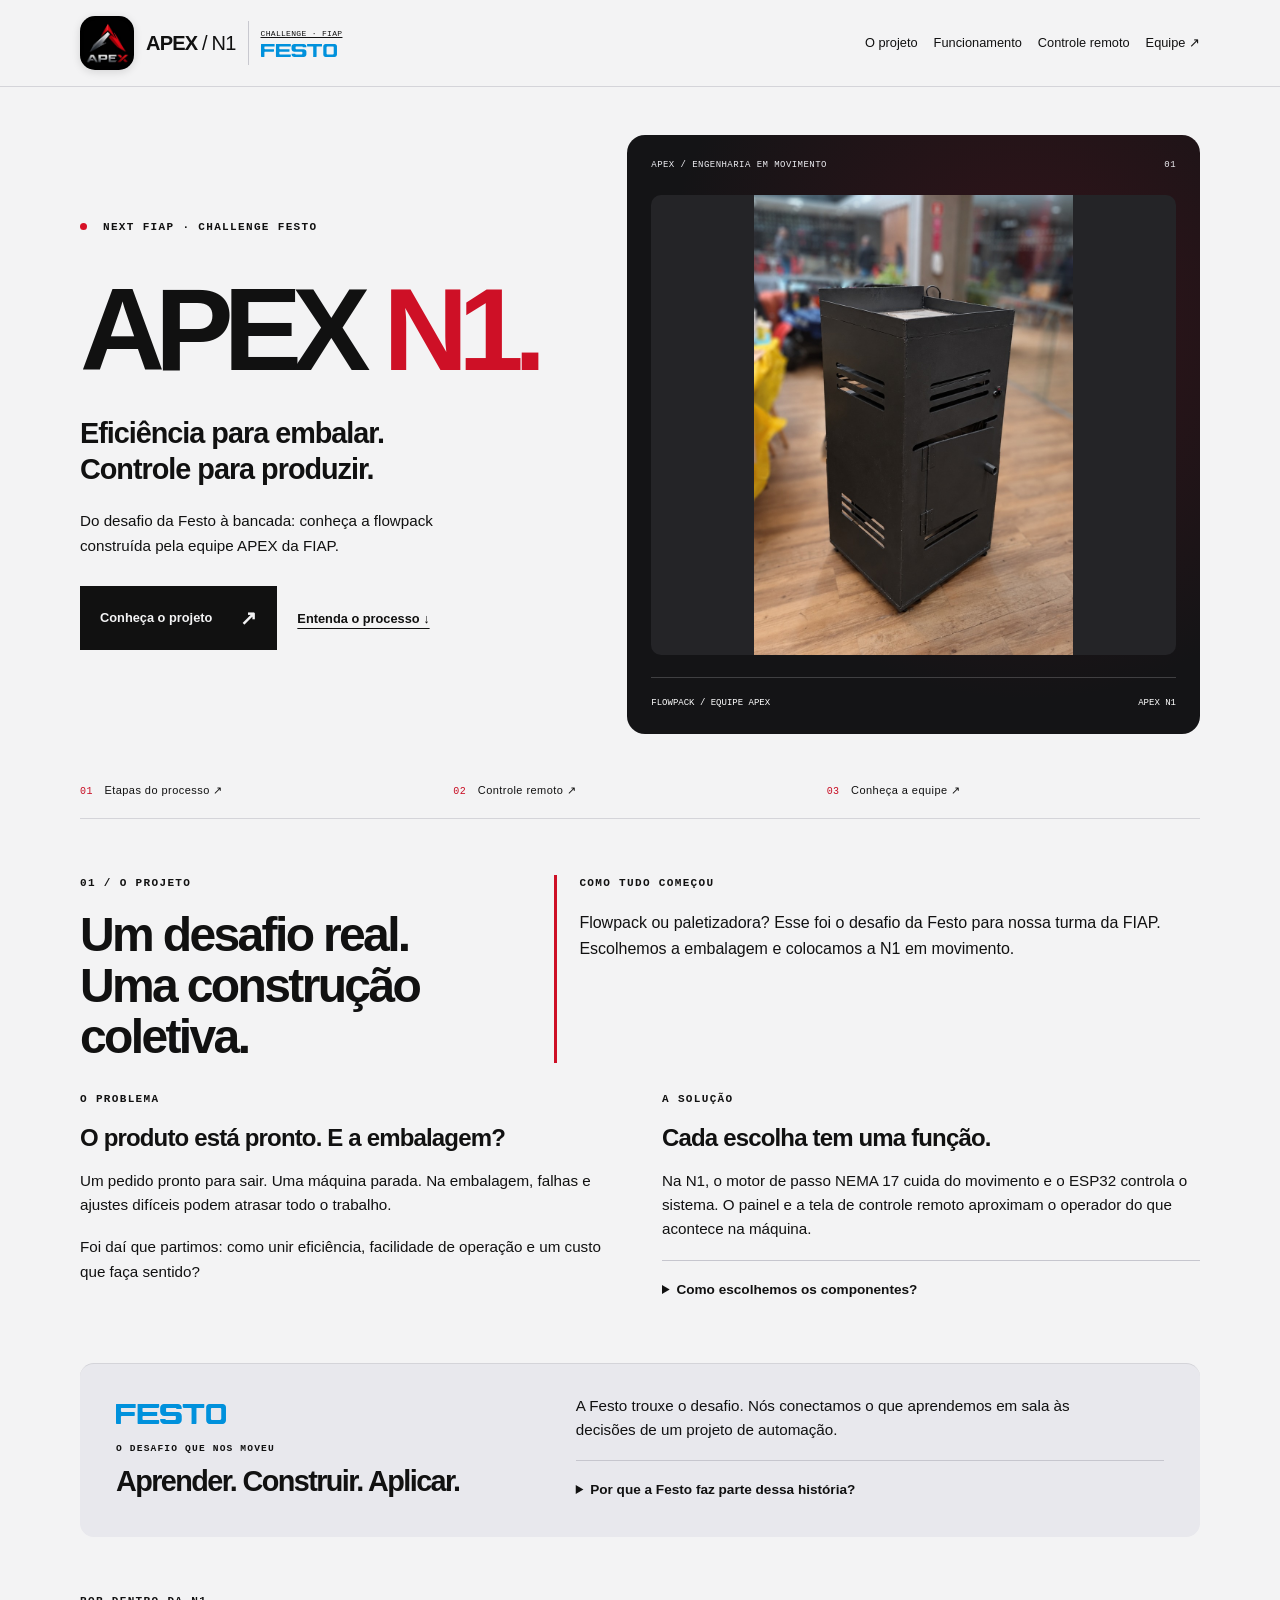
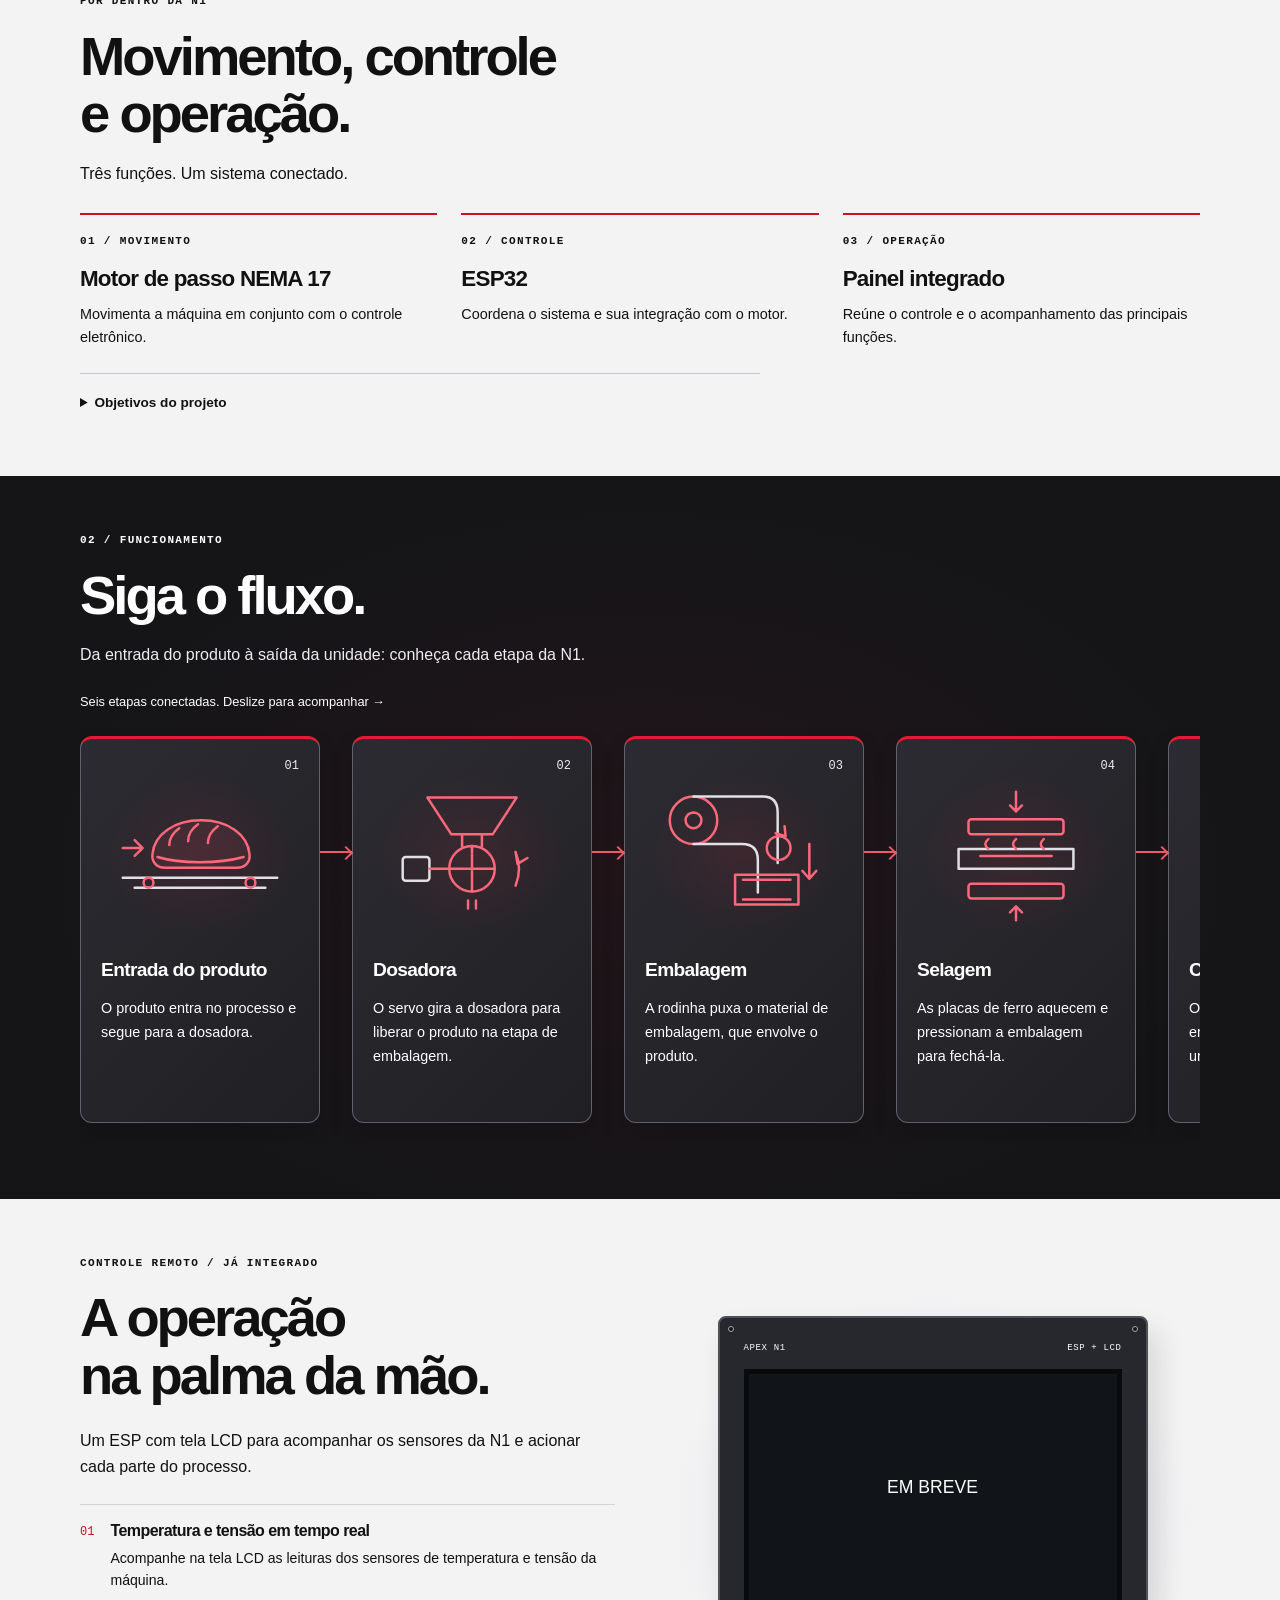
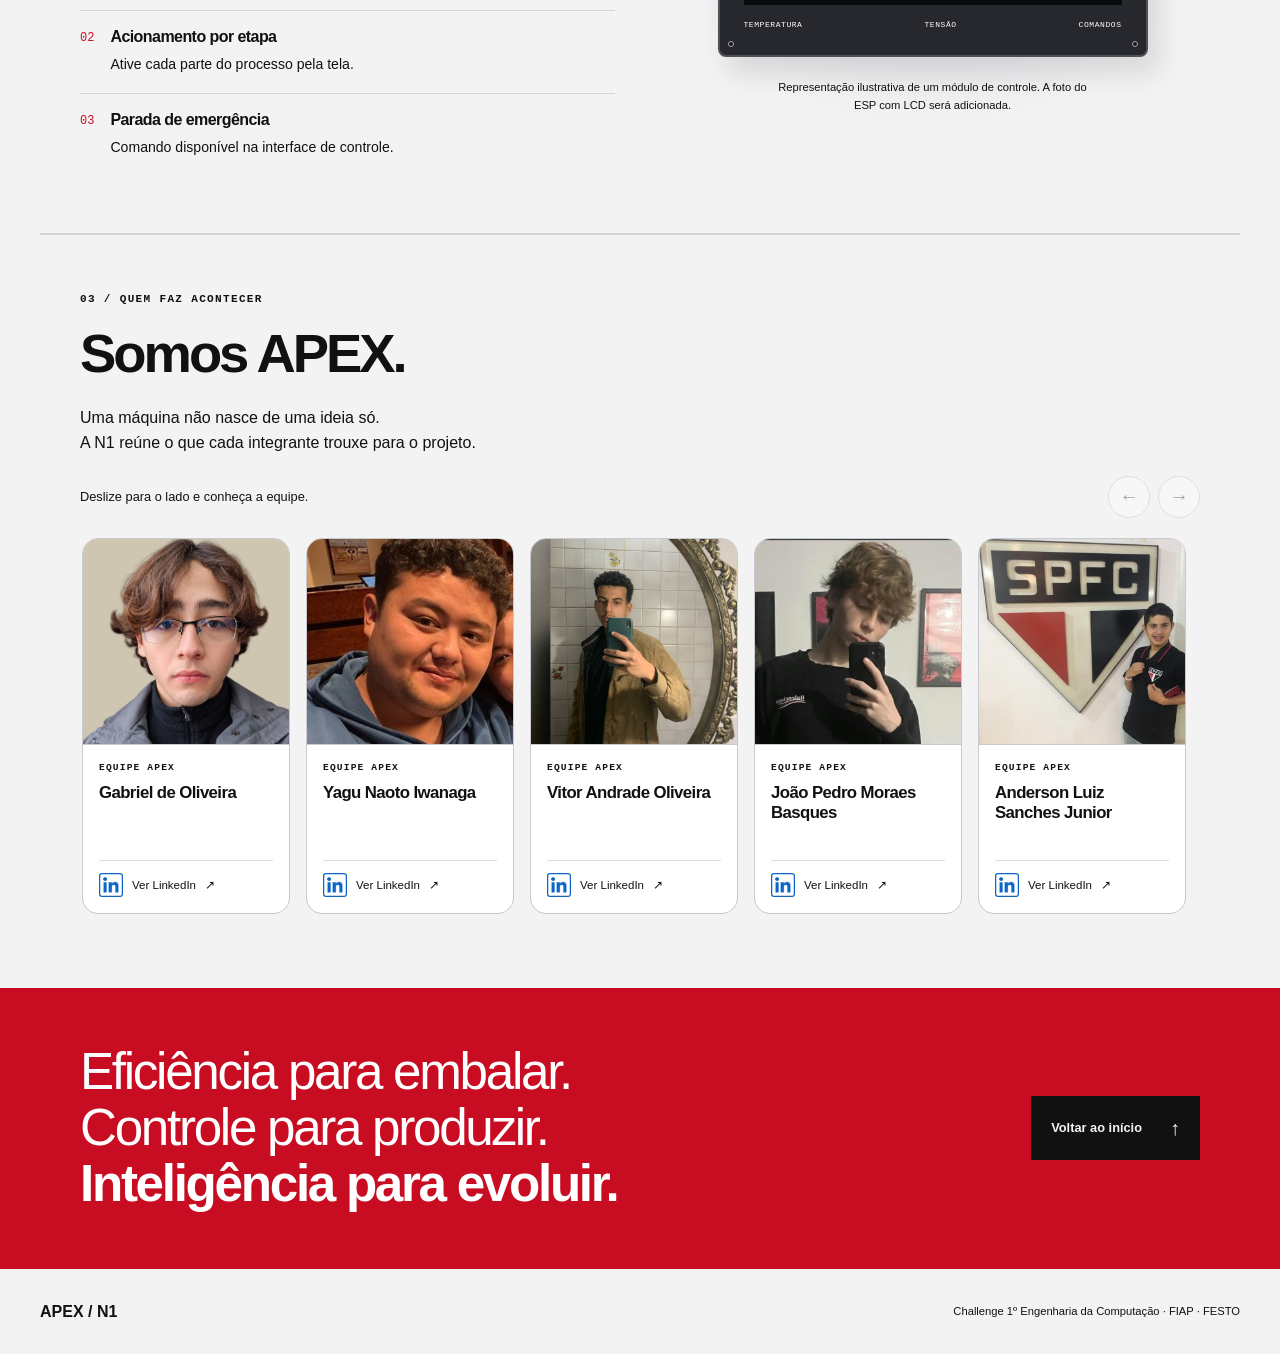
==== commit 116eef3e: "Atualização foto e README" ====
--- a/index.html
+++ b/index.html
@@ -16,7 +16,7 @@
     <a class="header-festo" href="#festo" aria-label="Festo: conheça o desafio"><span class="challenge-label">CHALLENGE · FIAP</span><img src="assets/logo-festo.svg" alt="Festo" width="113" height="20"></a>
     <button class="menu-toggle" type="button" aria-expanded="false" aria-controls="menu" hidden>Menu <span aria-hidden="true">+</span></button>
     <nav id="menu" aria-label="Navegação principal">
-      <a href="#projeto">O projeto</a><a href="#funcionamento">Funcionamento</a><a href="#controle">Controle remoto</a><a href="#galeria">Galeria</a><a href="#equipe">Equipe <span aria-hidden="true">↗</span></a>
+      <a href="#projeto">O projeto</a><a href="#funcionamento">Funcionamento</a><a href="#controle">Controle remoto</a><a href="#equipe">Equipe <span aria-hidden="true">↗</span></a>
     </nav>
   </header>
   <main id="conteudo">
@@ -26,14 +26,14 @@
         <h1 id="hero-title">APEX <span>N1.</span></h1>
         <p class="hero-subtitle">Eficiência para embalar.<br>Controle para produzir.</p>
         <p class="intro">Do desafio da Festo à bancada: conheça a flowpack construída pela equipe APEX da FIAP.</p>
-        <div class="hero-actions"><a class="button" href="#galeria">Veja o projeto de perto <span aria-hidden="true">↗</span></a><a class="text-link" href="#funcionamento">Entenda o processo ↓</a></div>
+        <div class="hero-actions"><a class="button" href="#projeto">Conheça o projeto <span aria-hidden="true">↗</span></a><a class="text-link" href="#funcionamento">Entenda o processo ↓</a></div>
       </div>
       <figure class="hero-visual" data-media-slot="maquina-principal">
         <div class="visual-top"><span>APEX / ENGENHARIA EM MOVIMENTO</span><span>01</span></div>
-        <div class="hero-photo-slot"><span class="frame-corner corner-tl" aria-hidden="true"></span><span class="frame-corner corner-br" aria-hidden="true"></span><span class="hero-watermark" aria-hidden="true">N1</span><div class="photo-slot-label"><span class="slot-plus" aria-hidden="true">+</span><strong>A máquina, em destaque.</strong><span>FOTO REAL DA APEX N1 · EM BREVE</span></div></div>
-        <figcaption><span>FLOWPACK / EQUIPE APEX</span><span>Espaço reservado para foto</span></figcaption>
+        <div class="hero-photo-slot machine-photo"><img src="assets/maquina.png" alt="Máquina APEX N1 com gabinete preto, aberturas laterais e porta frontal" width="875" height="1262" fetchpriority="high"></div>
+        <figcaption><span>FLOWPACK / EQUIPE APEX</span><span>APEX N1</span></figcaption>
       </figure>
-      <nav class="hero-foot" aria-label="Explore o projeto"><a href="#galeria"><span>01</span> Demonstração e fotos ↗</a><a href="#controle"><span>02</span> Controle remoto ↗</a><a href="#equipe"><span>03</span> Conheça a equipe ↗</a></nav>
+      <nav class="hero-foot" aria-label="Explore o projeto"><a href="#funcionamento"><span>01</span> Etapas do processo ↗</a><a href="#controle"><span>02</span> Controle remoto ↗</a><a href="#equipe"><span>03</span> Conheça a equipe ↗</a></nav>
     </section>
     <section class="section project" id="projeto" aria-labelledby="project-title">
       <div class="section-heading"><p class="eyebrow">01 / O PROJETO</p><h2 id="project-title">Um desafio real.<br>Uma construção coletiva.</h2></div>
@@ -72,18 +72,10 @@
     </section>
     <section class="section evolution" id="controle" aria-labelledby="evolution-title">
       <div class="control-copy"><p class="eyebrow">CONTROLE REMOTO / JÁ INTEGRADO</p><h2 id="evolution-title">A operação<br>na palma da mão.</h2><p>Um ESP com tela LCD para acompanhar os sensores da N1 e acionar cada parte do processo.</p><ol class="control-features"><li><span>01</span><div><h3>Temperatura e tensão em tempo real</h3><p>Acompanhe na tela LCD as leituras dos sensores de temperatura e tensão da máquina.</p></div></li><li><span>02</span><div><h3>Acionamento por etapa</h3><p>Ative cada parte do processo pela tela.</p></div></li><li><span>03</span><div><h3>Parada de emergência</h3><p>Comando disponível na interface de controle.</p></div></li></ol></div>
-      <figure class="control-showcase"><div class="lcd-module"><span class="module-screw screw-tl" aria-hidden="true"></span><span class="module-screw screw-tr" aria-hidden="true"></span><span class="module-screw screw-bl" aria-hidden="true"></span><span class="module-screw screw-br" aria-hidden="true"></span><div class="lcd-top"><span>APEX N1</span><span>ESP + LCD</span></div><div class="lcd-screen" data-media-slot="tela-controle"><span class="slot-plus" aria-hidden="true">+</span><strong>Controle e monitoramento</strong><span>FOTO REAL DO ESP COM LCD<br>EM BREVE</span></div><div class="lcd-bottom"><span>TEMPERATURA</span><span>TENSÃO</span><span>COMANDOS</span></div></div><figcaption>Representação ilustrativa de um módulo de controle. A foto do ESP com LCD será adicionada.</figcaption></figure>
-    </section>
-    <section class="section gallery" id="galeria" aria-labelledby="gallery-title">
-      <div class="section-heading heading-row"><div><p class="eyebrow">03 / GALERIA</p><h2 id="gallery-title">O projeto de perto.</h2></div><p>Das escolhas de projeto à montagem:<br>conheça os bastidores da N1.</p></div>
-      <div class="gallery-grid">
-        <figure class="media-placeholder video-placeholder"><div class="placeholder-body"><span class="media-symbol" aria-hidden="true">▷</span><strong>Vídeo de demonstração</strong><span>PLACEHOLDER · VÍDEO NÃO FORNECIDO</span></div><figcaption><span>01 / APEX N1 em funcionamento</span><span>Pendente</span></figcaption></figure>
-        <figure class="media-placeholder"><div class="placeholder-body"><span class="media-symbol" aria-hidden="true">+</span><strong>Visão geral da máquina</strong><span>PLACEHOLDER · FOTO NÃO FORNECIDA</span></div><figcaption><span>02 / Visão geral</span><span>Pendente</span></figcaption></figure>
-        <figure class="media-placeholder"><div class="placeholder-body"><span class="media-symbol" aria-hidden="true">+</span><strong>Detalhes da construção</strong><span>PLACEHOLDER · FOTO NÃO FORNECIDA</span></div><figcaption><span>03 / Componentes e montagem</span><span>Pendente</span></figcaption></figure>
-      </div>
+      <figure class="control-showcase"><div class="lcd-module"><span class="module-screw screw-tl" aria-hidden="true"></span><span class="module-screw screw-tr" aria-hidden="true"></span><span class="module-screw screw-bl" aria-hidden="true"></span><span class="module-screw screw-br" aria-hidden="true"></span><div class="lcd-top"><span>APEX N1</span><span>ESP + LCD</span></div><div class="lcd-screen" data-media-slot="tela-controle"><strong>EM BREVE</strong></div><div class="lcd-bottom"><span>TEMPERATURA</span><span>TENSÃO</span><span>COMANDOS</span></div></div><figcaption>Representação ilustrativa de um módulo de controle. A foto do ESP com LCD será adicionada.</figcaption></figure>
     </section>
     <section class="section team" id="equipe" aria-labelledby="team-title">
-      <div><p class="eyebrow">04 / QUEM FAZ ACONTECER</p><h2 id="team-title">Somos APEX.</h2><p class="team-intro">Uma máquina não nasce de uma ideia só.<br>A N1 reúne o que cada integrante trouxe para o projeto.</p></div>
+      <div><p class="eyebrow">03 / QUEM FAZ ACONTECER</p><h2 id="team-title">Somos APEX.</h2><p class="team-intro">Uma máquina não nasce de uma ideia só.<br>A N1 reúne o que cada integrante trouxe para o projeto.</p></div>
       <div class="team-navigation"><p id="team-hint">Deslize para o lado e conheça a equipe.</p><div class="team-controls" hidden><button type="button" data-direction="-1" aria-label="Ver integrantes anteriores" aria-controls="team-track">←</button><button type="button" data-direction="1" aria-label="Ver próximos integrantes" aria-controls="team-track">→</button></div></div><div class="team-grid" id="team-track" tabindex="0" role="region" aria-label="Integrantes da equipe APEX" aria-describedby="team-hint">
         <article class="member-card" aria-labelledby="member-1">
           <div class="member-photo"><img src="assets/gabriel.png" alt="Gabriel de Oliveira" loading="lazy" style="object-position:50% 35%"></div>
--- a/styles.css
+++ b/styles.css
@@ -153,6 +153,9 @@
 .module-screw{position:absolute;width:6px;height:6px;border:1px solid #a4a4ad;border-radius:50%;background:#15151b}.screw-tl{top:8px;left:8px}.screw-tr{top:8px;right:8px}.screw-bl{bottom:8px;left:8px}.screw-br{bottom:8px;right:8px}
 .control-showcase figcaption{max-width:50ch;line-height:1.6}
 
+.hero-photo-slot.machine-photo{height:460px;min-height:0;border-radius:10px;background:#242427}
+.hero-photo-slot.machine-photo>img{object-fit:contain}
+@media(max-width:639px){.hero-photo-slot.machine-photo{height:370px}}
 /* Retratos e nomes da equipe, com enquadramento consistente. */
 .member-photo{position:relative;overflow:hidden;aspect-ratio:1/1}
 .member-photo>img{position:absolute;inset:0;width:100%;height:100%;object-fit:cover}
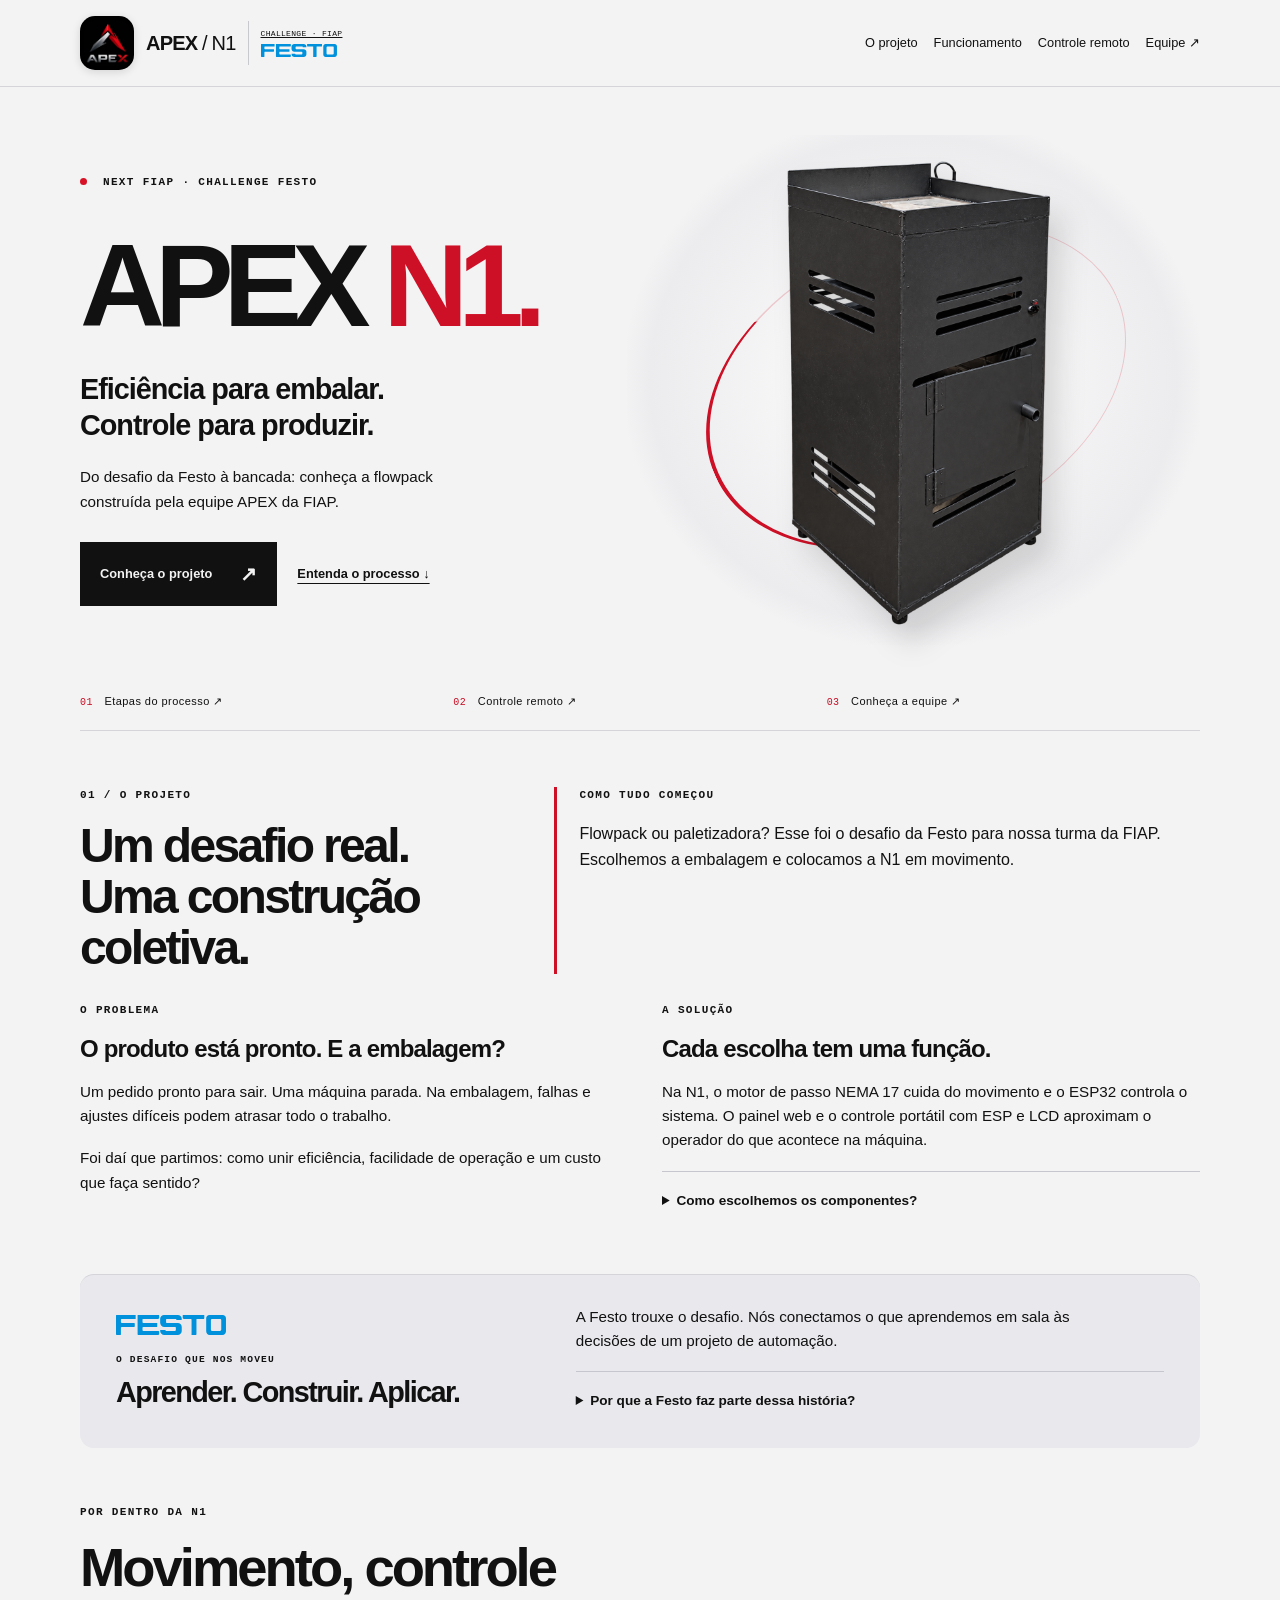
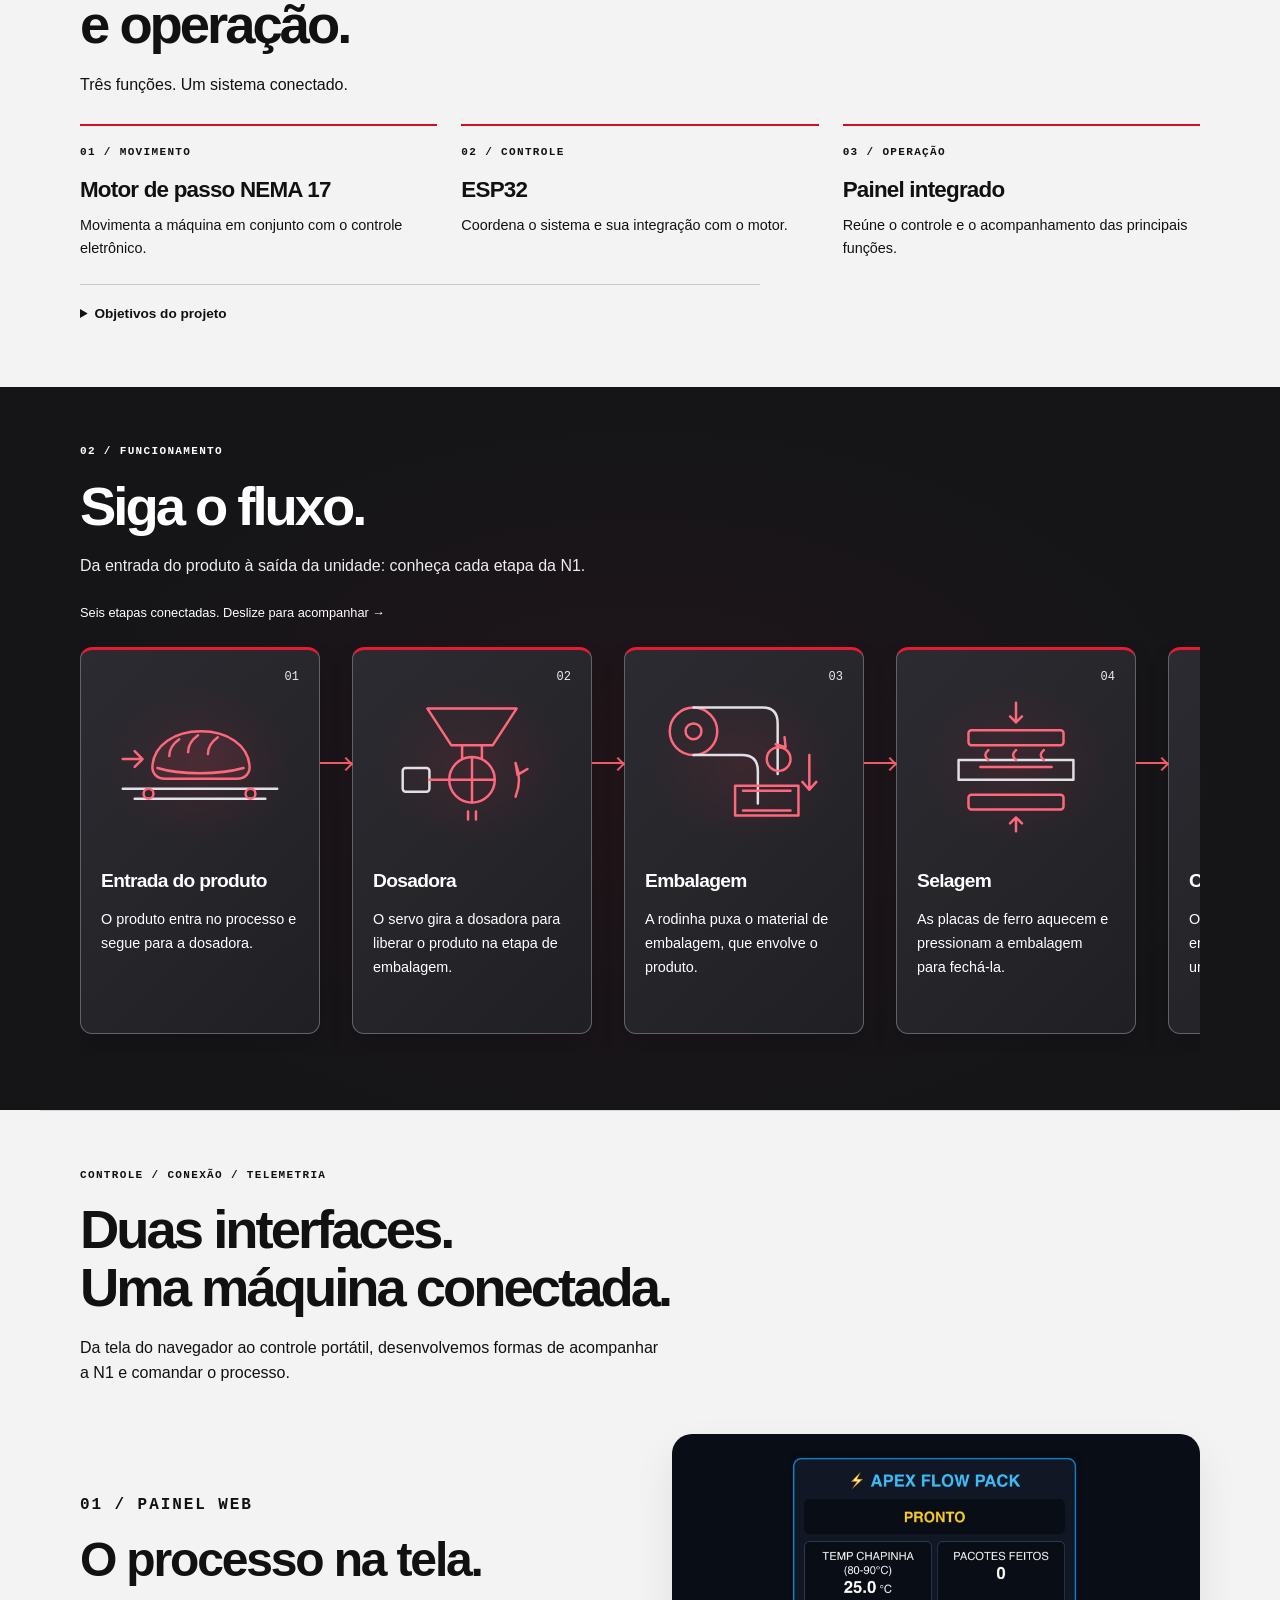
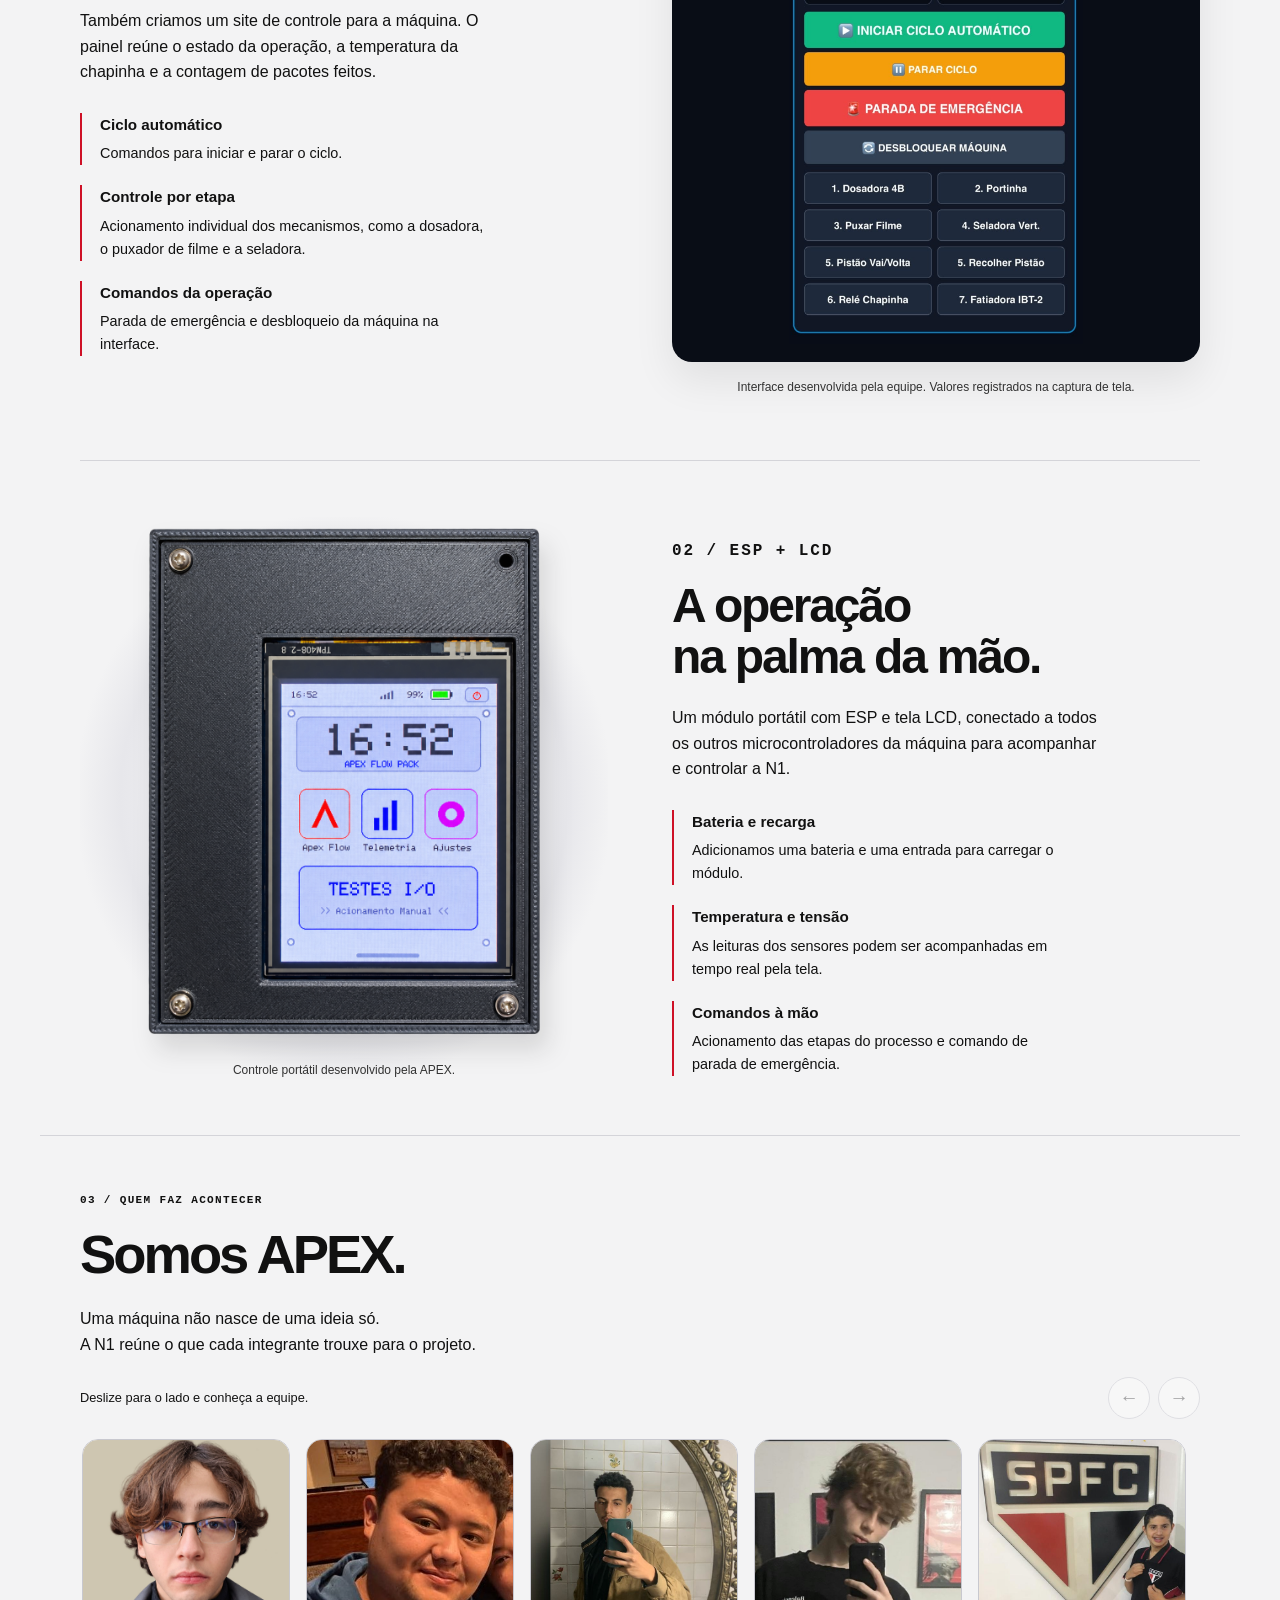
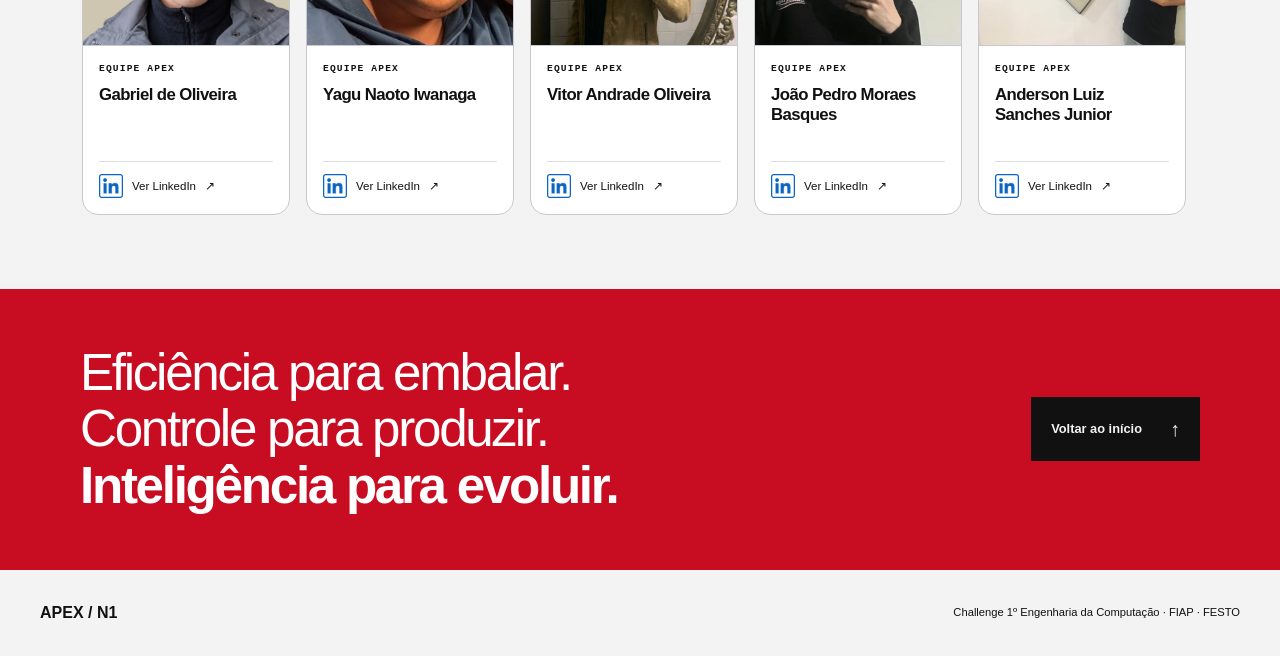
==== commit 9108d43c: "Apresenta painel web e controle portátil e renova visual da N1" ====
--- a/index.html
+++ b/index.html
@@ -28,10 +28,8 @@
         <p class="intro">Do desafio da Festo à bancada: conheça a flowpack construída pela equipe APEX da FIAP.</p>
         <div class="hero-actions"><a class="button" href="#projeto">Conheça o projeto <span aria-hidden="true">↗</span></a><a class="text-link" href="#funcionamento">Entenda o processo ↓</a></div>
       </div>
-      <figure class="hero-visual" data-media-slot="maquina-principal">
-        <div class="visual-top"><span>APEX / ENGENHARIA EM MOVIMENTO</span><span>01</span></div>
-        <div class="hero-photo-slot machine-photo"><img src="assets/maquina.png" alt="Máquina APEX N1 com gabinete preto, aberturas laterais e porta frontal" width="875" height="1262" fetchpriority="high"></div>
-        <figcaption><span>FLOWPACK / EQUIPE APEX</span><span>APEX N1</span></figcaption>
+      <figure class="hero-visual product-stage" data-media-slot="maquina-principal">
+        <div class="hero-photo-slot machine-photo"><img src="assets/maquina-recortada.png" alt="Máquina APEX N1 com gabinete preto, aberturas laterais e porta frontal" width="1044" height="1506" fetchpriority="high"></div>
       </figure>
       <nav class="hero-foot" aria-label="Explore o projeto"><a href="#funcionamento"><span>01</span> Etapas do processo ↗</a><a href="#controle"><span>02</span> Controle remoto ↗</a><a href="#equipe"><span>03</span> Conheça a equipe ↗</a></nav>
     </section>
@@ -40,7 +38,7 @@
       <div class="project-origin"><p class="tag">COMO TUDO COMEÇOU</p><p>Flowpack ou paletizadora? Esse foi o desafio da Festo para nossa turma da FIAP. Escolhemos a embalagem e colocamos a N1 em movimento.</p></div>
       <div class="project-content">
         <article><p class="tag">O PROBLEMA</p><h3>O produto está pronto. E a embalagem?</h3><p>Um pedido pronto para sair. Uma máquina parada. Na embalagem, falhas e ajustes difíceis podem atrasar todo o trabalho.</p><p>Foi daí que partimos: como unir eficiência, facilidade de operação e um custo que faça sentido?</p></article>
-        <article><p class="tag">A SOLUÇÃO</p><h3>Cada escolha tem uma função.</h3><p>Na N1, o motor de passo NEMA 17 cuida do movimento e o ESP32 controla o sistema. O painel e a tela de controle remoto aproximam o operador do que acontece na máquina.</p><details class="read-more"><summary>Como escolhemos os componentes?</summary><p>Consideramos a função de cada peça, o orçamento e a facilidade de usar, manter e melhorar a máquina.</p></details></article>
+        <article><p class="tag">A SOLUÇÃO</p><h3>Cada escolha tem uma função.</h3><p>Na N1, o motor de passo NEMA 17 cuida do movimento e o ESP32 controla o sistema. O painel web e o controle portátil com ESP e LCD aproximam o operador do que acontece na máquina.</p><details class="read-more"><summary>Como escolhemos os componentes?</summary><p>Consideramos a função de cada peça, o orçamento e a facilidade de usar, manter e melhorar a máquina.</p></details></article>
       </div>
     </section>
     <section class="section festo-story" id="festo" aria-labelledby="festo-title">
@@ -70,9 +68,16 @@
         </ol>
       </div>
     </section>
-    <section class="section evolution" id="controle" aria-labelledby="evolution-title">
-      <div class="control-copy"><p class="eyebrow">CONTROLE REMOTO / JÁ INTEGRADO</p><h2 id="evolution-title">A operação<br>na palma da mão.</h2><p>Um ESP com tela LCD para acompanhar os sensores da N1 e acionar cada parte do processo.</p><ol class="control-features"><li><span>01</span><div><h3>Temperatura e tensão em tempo real</h3><p>Acompanhe na tela LCD as leituras dos sensores de temperatura e tensão da máquina.</p></div></li><li><span>02</span><div><h3>Acionamento por etapa</h3><p>Ative cada parte do processo pela tela.</p></div></li><li><span>03</span><div><h3>Parada de emergência</h3><p>Comando disponível na interface de controle.</p></div></li></ol></div>
-      <figure class="control-showcase"><div class="lcd-module"><span class="module-screw screw-tl" aria-hidden="true"></span><span class="module-screw screw-tr" aria-hidden="true"></span><span class="module-screw screw-bl" aria-hidden="true"></span><span class="module-screw screw-br" aria-hidden="true"></span><div class="lcd-top"><span>APEX N1</span><span>ESP + LCD</span></div><div class="lcd-screen" data-media-slot="tela-controle"><strong>EM BREVE</strong></div><div class="lcd-bottom"><span>TEMPERATURA</span><span>TENSÃO</span><span>COMANDOS</span></div></div><figcaption>Representação ilustrativa de um módulo de controle. A foto do ESP com LCD será adicionada.</figcaption></figure>
+    <section class="section control-section" id="controle" aria-labelledby="evolution-title">
+      <div class="section-heading"><p class="eyebrow">CONTROLE / CONEXÃO / TELEMETRIA</p><h2 id="evolution-title">Duas interfaces.<br>Uma máquina conectada.</h2><p>Da tela do navegador ao controle portátil, desenvolvemos formas de acompanhar a N1 e comandar o processo.</p></div>
+      <article class="control-row">
+        <div class="control-copy"><p class="tag">01 / PAINEL WEB</p><h3>O processo na tela.</h3><p>Também criamos um site de controle para a máquina. O painel reúne o estado da operação, a temperatura da chapinha e a contagem de pacotes feitos.</p><ul class="control-points"><li><strong>Ciclo automático</strong><span>Comandos para iniciar e parar o ciclo.</span></li><li><strong>Controle por etapa</strong><span>Acionamento individual dos mecanismos, como a dosadora, o puxador de filme e a seladora.</span></li><li><strong>Comandos da operação</strong><span>Parada de emergência e desbloqueio da máquina na interface.</span></li></ul></div>
+        <figure class="web-panel-figure"><div class="web-panel-frame"><img src="assets/painel-web.png" alt="Painel web APEX Flow Pack com estado da operação, temperatura, pacotes feitos e comandos do processo" width="505" height="843" loading="lazy"></div><figcaption>Interface desenvolvida pela equipe. Valores registrados na captura de tela.</figcaption></figure>
+      </article>
+      <article class="control-row portable-row">
+        <div class="control-copy"><p class="tag">02 / ESP + LCD</p><h3>A operação<br>na palma da mão.</h3><p>Um módulo portátil com ESP e tela LCD, conectado a todos os outros microcontroladores da máquina para acompanhar e controlar a N1.</p><ul class="control-points"><li><strong>Bateria e recarga</strong><span>Adicionamos uma bateria e uma entrada para carregar o módulo.</span></li><li><strong>Temperatura e tensão</strong><span>As leituras dos sensores podem ser acompanhadas em tempo real pela tela.</span></li><li><strong>Comandos à mão</strong><span>Acionamento das etapas do processo e comando de parada de emergência.</span></li></ul></div>
+        <figure class="portable-figure"><img src="assets/controle-esp.png" alt="Controle portátil APEX com ESP e LCD, mostrando os menus Apex Flow, Telemetria, Ajustes e Testes I/O" width="1280" height="1280" loading="lazy"><figcaption>Controle portátil desenvolvido pela APEX.</figcaption></figure>
+      </article>
     </section>
     <section class="section team" id="equipe" aria-labelledby="team-title">
       <div><p class="eyebrow">03 / QUEM FAZ ACONTECER</p><h2 id="team-title">Somos APEX.</h2><p class="team-intro">Uma máquina não nasce de uma ideia só.<br>A N1 reúne o que cada integrante trouxe para o projeto.</p></div>
--- a/styles.css
+++ b/styles.css
@@ -177,3 +177,27 @@
 .flow-output{display:block;color:#ff9eaa;font:10px/1.5 Consolas,monospace;letter-spacing:.06em;margin-top:18px}
 .flow-caption{font-size:.7rem;color:#fff;margin:12px auto 0;max-width:1120px}
 @media(min-width:1500px){.flow-illustrated .flow-steps{width:100%;grid-template-columns:repeat(6,minmax(0,1fr));gap:32px}.flow-guide{display:none}}
+
+/* Product photography and real control interfaces */
+.hero-visual.product-stage{background:radial-gradient(ellipse at 50% 48%,#fff 0%,#ececee 65%,transparent 72%);padding:0;border-radius:0;overflow:visible;isolation:isolate}
+.product-stage::before{content:"";position:absolute;left:12%;top:20%;width:76%;height:58%;border:1px solid #ce102630;border-left:4px solid #ce1026;border-radius:50%;transform:rotate(-24deg);z-index:-1}
+.product-stage .hero-photo-slot.machine-photo{height:510px;min-height:0;margin:0;background:transparent;border-radius:0;overflow:visible}
+.product-stage .machine-photo>img{object-fit:contain;filter:drop-shadow(12px 20px 14px #11111124)}
+.control-section{border-top:1px solid var(--line)}
+.control-section>.section-heading{margin-bottom:48px}
+.control-row{display:grid;gap:32px;align-items:center;min-width:0}
+.control-row+.control-row{margin-top:64px;padding-top:56px;border-top:1px solid var(--line)}
+.control-copy h3{font-size:clamp(2rem,4vw,3rem);letter-spacing:-.045em;margin-bottom:22px}
+.control-copy>p:not(.tag){color:#111;max-width:48ch}
+.control-points{list-style:none;margin:28px 0 0;padding:0;display:grid;gap:20px}
+.control-points li{padding-left:18px;border-left:2px solid #ce1026}
+.control-points strong,.control-points span{display:block}
+.control-points strong{font-size:.95rem;margin-bottom:5px}
+.control-points span{font-size:.9rem;color:#111;max-width:48ch}
+.web-panel-frame{aspect-ratio:1;display:flex;justify-content:center;align-items:center;background:#090d16;border-radius:20px;padding:18px;box-shadow:0 18px 40px #11111114}
+.web-panel-frame img{display:block;height:100%;max-width:100%;object-fit:contain;min-height:0}
+.web-panel-figure figcaption,.portable-figure figcaption{font-size:.75rem;color:#333;text-align:center;margin-top:16px;line-height:1.5}
+.portable-figure{background:radial-gradient(ellipse,#fff 10%,#e7e7eb 60%,transparent 72%);min-width:0}
+.portable-figure>img{display:block;width:100%;height:auto;filter:drop-shadow(8px 16px 12px #11111120)}
+@media(min-width:760px){.control-row{grid-template-columns:1fr 1fr;gap:64px}.portable-row .control-copy{grid-column:2;grid-row:1}.portable-row .portable-figure{grid-column:1;grid-row:1}}
+@media(max-width:639px){.product-stage .hero-photo-slot.machine-photo{height:390px}.control-row+.control-row{margin-top:44px;padding-top:40px}.web-panel-frame{padding:12px}.control-section>.section-heading{margin-bottom:32px}}
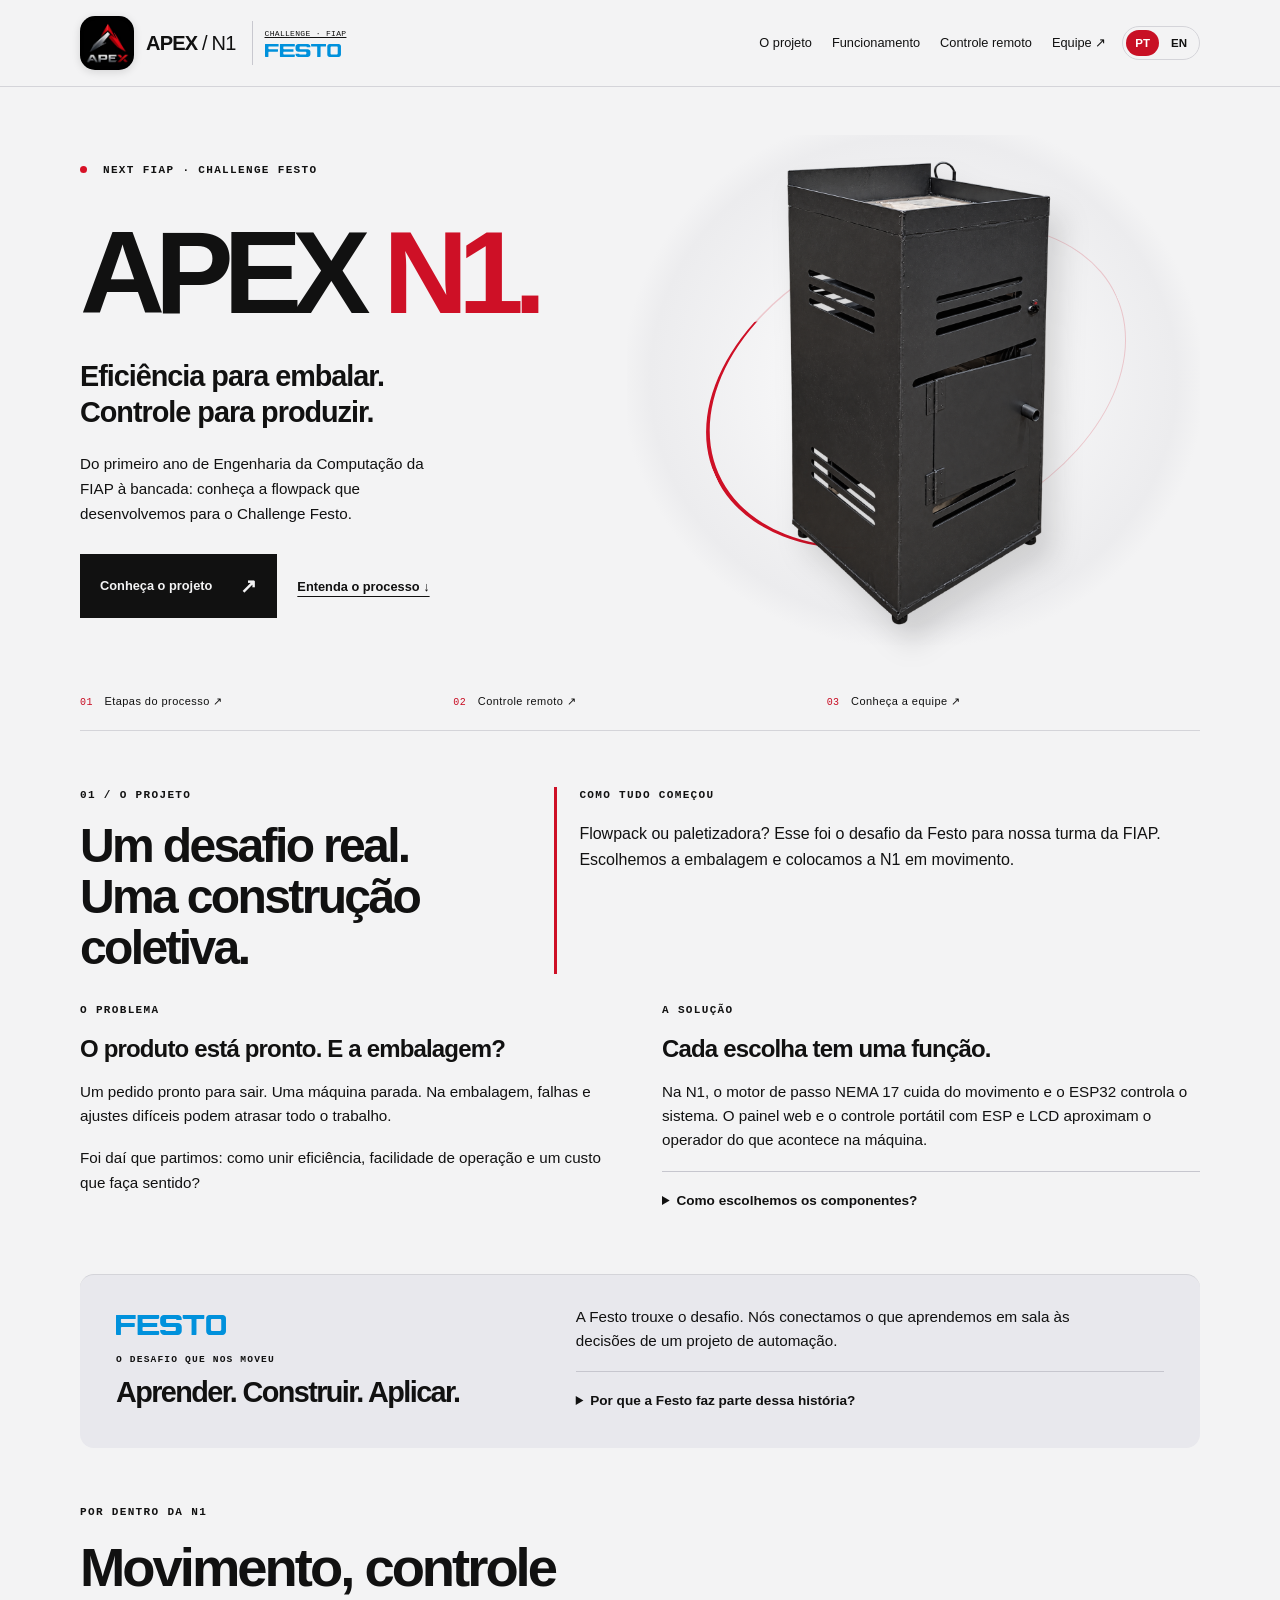
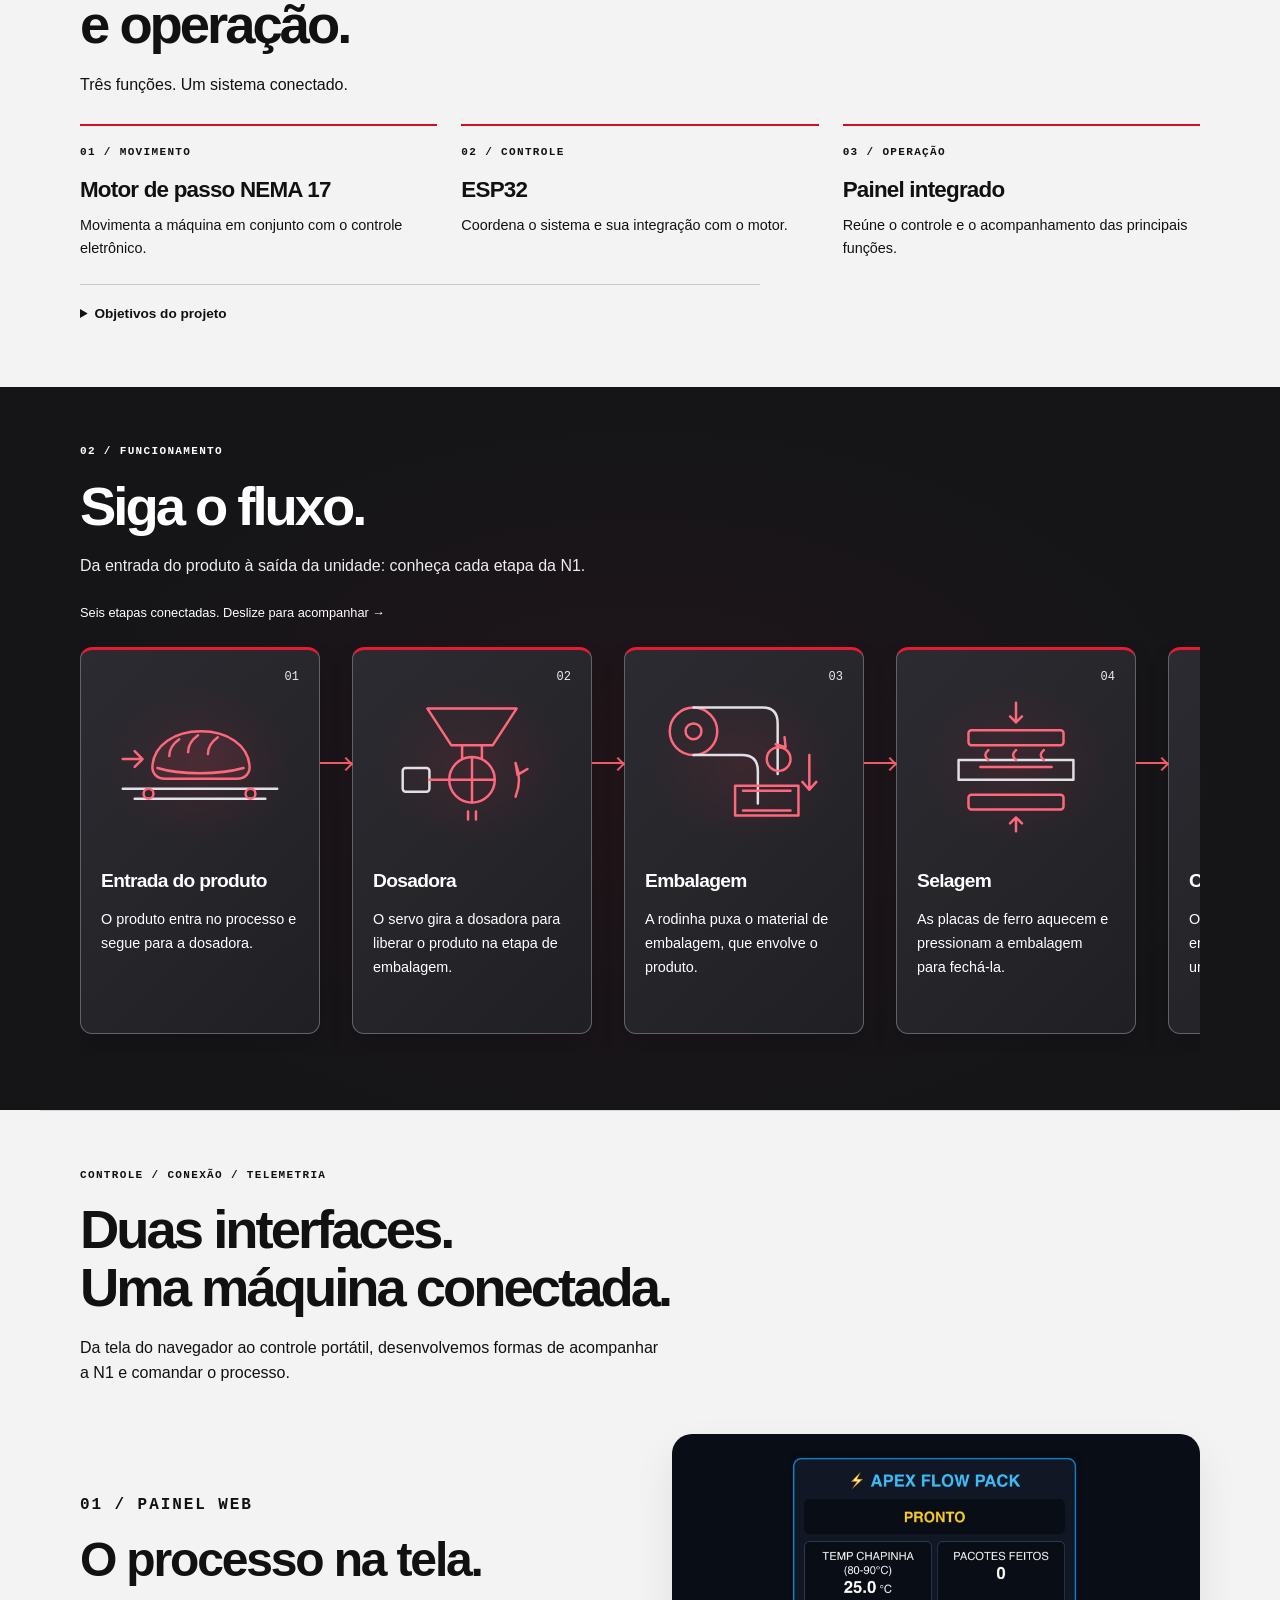
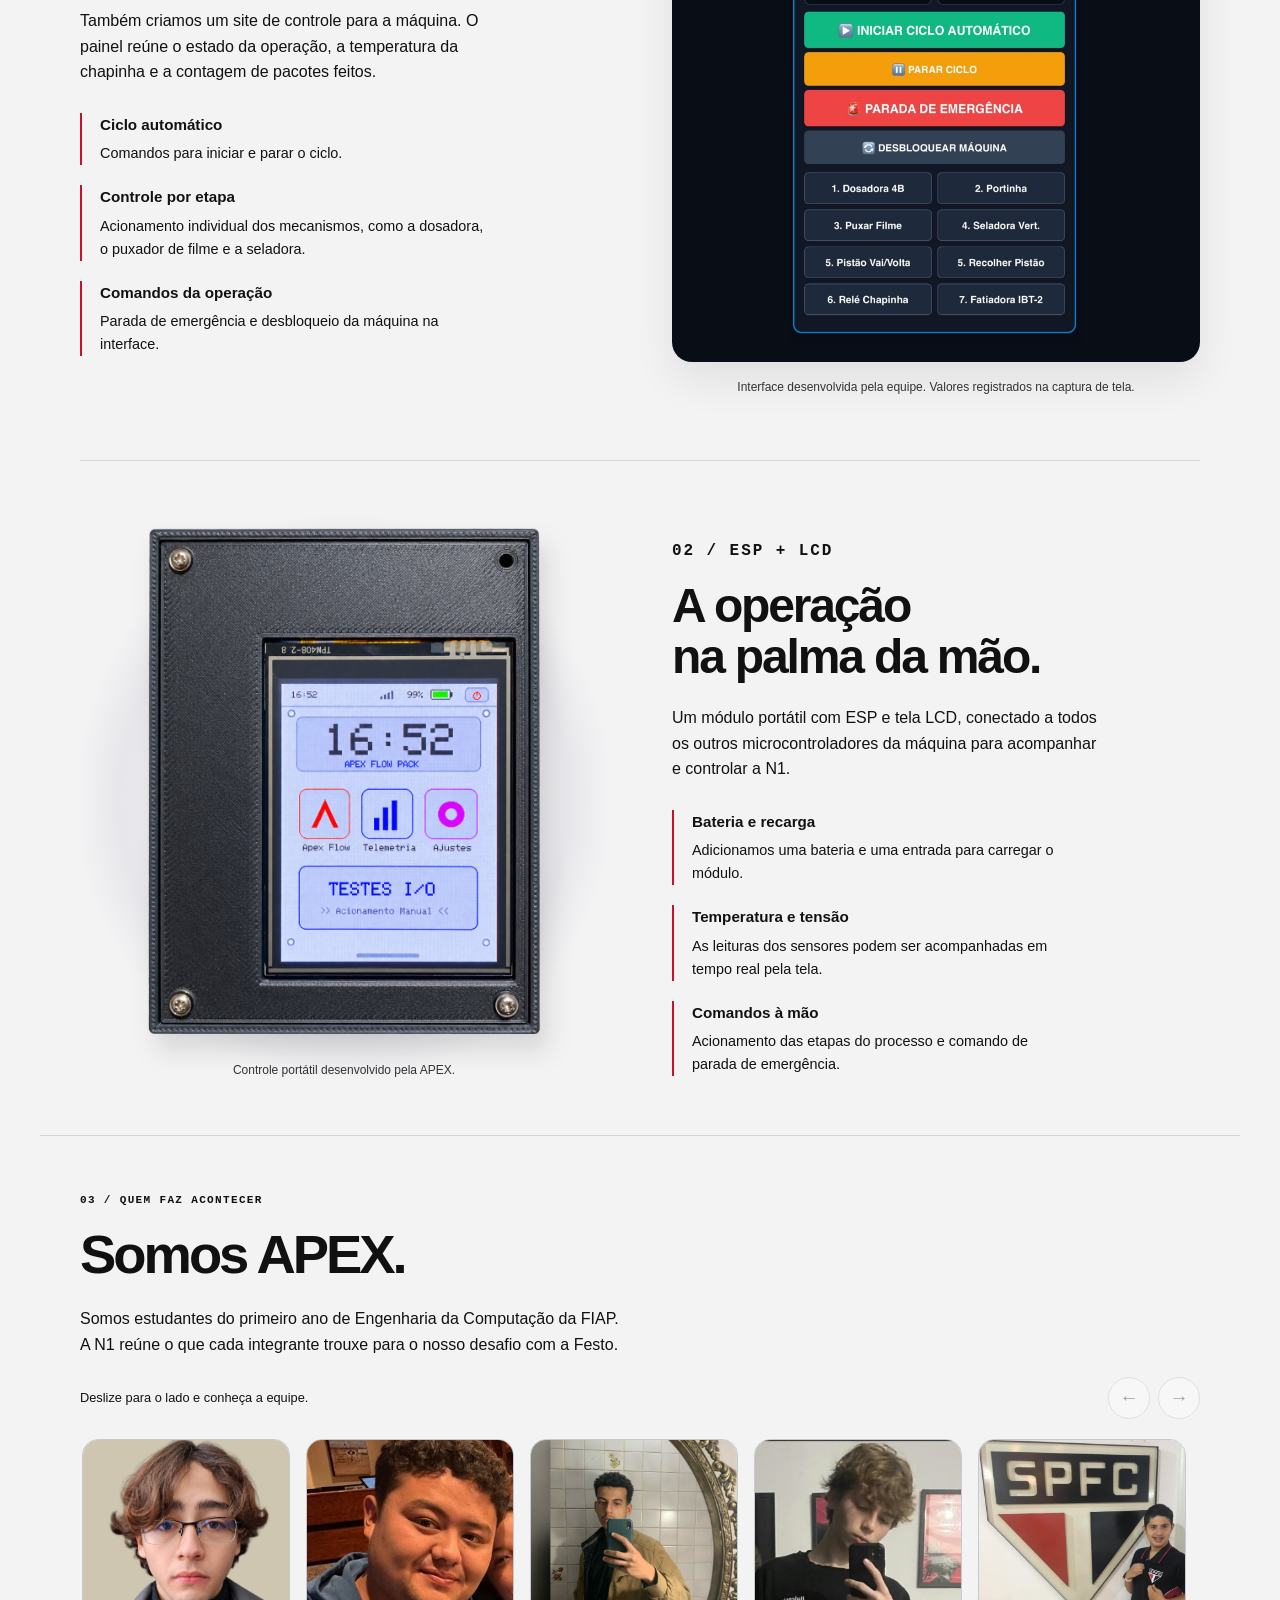
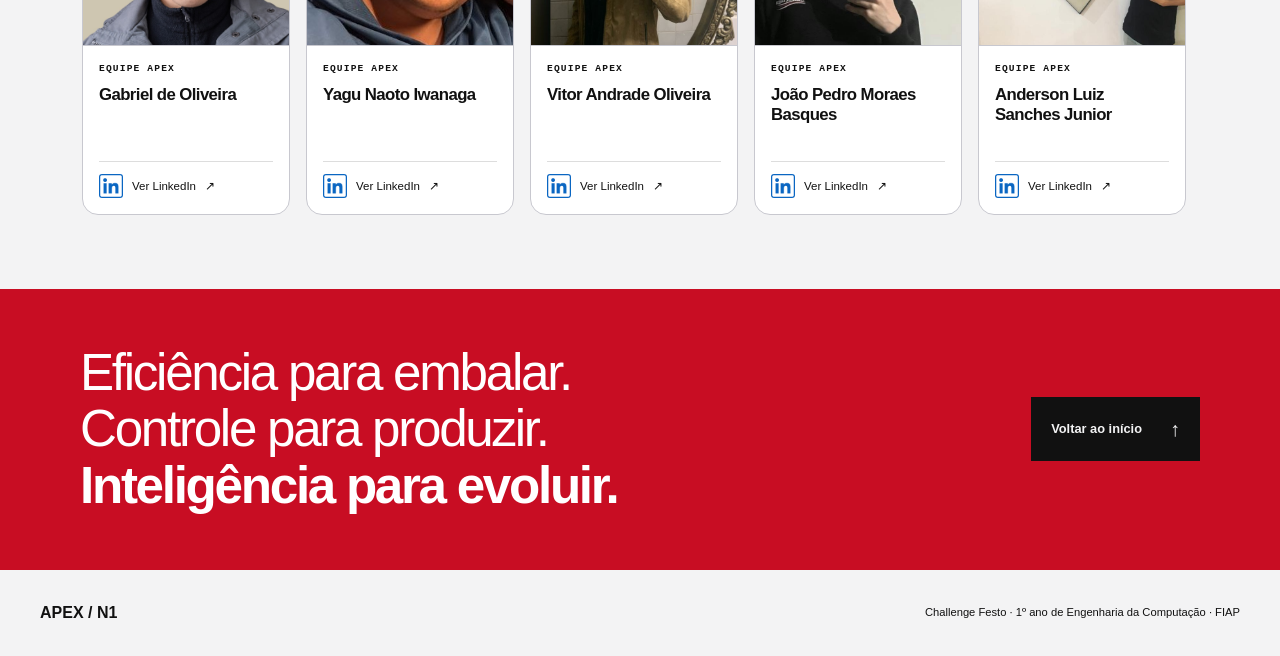
==== commit 60c7e29c: "Adiciona inglês e apresenta turma do primeiro ano" ====
--- a/index.html
+++ b/index.html
@@ -6,6 +6,8 @@
   <meta name="theme-color" content="#171b1c">
   <meta name="description" content="Conheça a APEX N1, projeto acadêmico de máquina flowpack da equipe APEX da FIAP. Explore o conceito, as etapas do processo e a equipe.">
   <title>APEX N1 | Projeto Flowpack | FIAP</title>
+  <link rel="alternate" hreflang="pt-BR" href="https://gabocardo.github.io/apex-n1/">
+  <link rel="alternate" hreflang="en" href="https://gabocardo.github.io/apex-n1/en.html">
   <link rel="stylesheet" href="styles.css">
   <script src="script.js" defer></script>
 </head>
@@ -14,6 +16,7 @@
   <header class="header">
     <a class="brand" href="#inicio" aria-label="APEX N1 | início"><img class="brand-logo" src="assets/logo-apex.png" alt="" width="416" height="422"><span>APEX<span class="brand-model"> / N1</span></span></a>
     <a class="header-festo" href="#festo" aria-label="Festo: conheça o desafio"><span class="challenge-label">CHALLENGE · FIAP</span><img src="assets/logo-festo.svg" alt="Festo" width="113" height="20"></a>
+    <div class="language-switch" role="group" aria-label="Idioma do site"><a href="index.html" lang="pt-BR" hreflang="pt-BR" aria-label="Português" aria-current="page">PT</a><a href="en.html" lang="en" hreflang="en" aria-label="English">EN</a></div>
     <button class="menu-toggle" type="button" aria-expanded="false" aria-controls="menu" hidden>Menu <span aria-hidden="true">+</span></button>
     <nav id="menu" aria-label="Navegação principal">
       <a href="#projeto">O projeto</a><a href="#funcionamento">Funcionamento</a><a href="#controle">Controle remoto</a><a href="#equipe">Equipe <span aria-hidden="true">↗</span></a>
@@ -25,7 +28,7 @@
         <p class="eyebrow"><span class="status-dot" aria-hidden="true"></span> NEXT FIAP · CHALLENGE FESTO</p>
         <h1 id="hero-title">APEX <span>N1.</span></h1>
         <p class="hero-subtitle">Eficiência para embalar.<br>Controle para produzir.</p>
-        <p class="intro">Do desafio da Festo à bancada: conheça a flowpack construída pela equipe APEX da FIAP.</p>
+        <p class="intro">Do primeiro ano de Engenharia da Computação da FIAP à bancada: conheça a flowpack que desenvolvemos para o Challenge Festo.</p>
         <div class="hero-actions"><a class="button" href="#projeto">Conheça o projeto <span aria-hidden="true">↗</span></a><a class="text-link" href="#funcionamento">Entenda o processo ↓</a></div>
       </div>
       <figure class="hero-visual product-stage" data-media-slot="maquina-principal">
@@ -80,7 +83,7 @@
       </article>
     </section>
     <section class="section team" id="equipe" aria-labelledby="team-title">
-      <div><p class="eyebrow">03 / QUEM FAZ ACONTECER</p><h2 id="team-title">Somos APEX.</h2><p class="team-intro">Uma máquina não nasce de uma ideia só.<br>A N1 reúne o que cada integrante trouxe para o projeto.</p></div>
+      <div><p class="eyebrow">03 / QUEM FAZ ACONTECER</p><h2 id="team-title">Somos APEX.</h2><p class="team-intro">Somos estudantes do primeiro ano de Engenharia da Computação da FIAP.<br>A N1 reúne o que cada integrante trouxe para o nosso desafio com a Festo.</p></div>
       <div class="team-navigation"><p id="team-hint">Deslize para o lado e conheça a equipe.</p><div class="team-controls" hidden><button type="button" data-direction="-1" aria-label="Ver integrantes anteriores" aria-controls="team-track">←</button><button type="button" data-direction="1" aria-label="Ver próximos integrantes" aria-controls="team-track">→</button></div></div><div class="team-grid" id="team-track" tabindex="0" role="region" aria-label="Integrantes da equipe APEX" aria-describedby="team-hint">
         <article class="member-card" aria-labelledby="member-1">
           <div class="member-photo"><img src="assets/gabriel.png" alt="Gabriel de Oliveira" loading="lazy" style="object-position:50% 35%"></div>
@@ -106,7 +109,7 @@
     </section>
     <aside class="closing section"><p>Eficiência para embalar.<br>Controle para produzir.<br><strong>Inteligência para evoluir.</strong></p><a class="button button-dark" href="#inicio">Voltar ao início <span aria-hidden="true">↑</span></a></aside>
   </main>
-  <footer class="footer"><span class="footer-brand">APEX / N1</span><p>Challenge 1º Engenharia da Computação · FIAP · FESTO</p></footer>
+  <footer class="footer"><span class="footer-brand">APEX / N1</span><p>Challenge Festo · 1º ano de Engenharia da Computação · FIAP</p></footer>
 </body>
 </html>
 
--- a/styles.css
+++ b/styles.css
@@ -201,3 +201,11 @@
 .portable-figure>img{display:block;width:100%;height:auto;filter:drop-shadow(8px 16px 12px #11111120)}
 @media(min-width:760px){.control-row{grid-template-columns:1fr 1fr;gap:64px}.portable-row .control-copy{grid-column:2;grid-row:1}.portable-row .portable-figure{grid-column:1;grid-row:1}}
 @media(max-width:639px){.product-stage .hero-photo-slot.machine-photo{height:390px}.control-row+.control-row{margin-top:44px;padding-top:40px}.web-panel-frame{padding:12px}.control-section>.section-heading{margin-bottom:32px}}
+
+/* Language navigation remains available without JavaScript. */
+.language-switch{display:flex;gap:3px;padding:3px;border:1px solid var(--line);border-radius:999px;flex-shrink:0;margin-left:auto}
+.language-switch a{display:block;padding:6px 9px;border-radius:999px;font-size:.72rem;font-weight:700;text-decoration:none;line-height:1.3;color:#111}
+.language-switch a[aria-current="page"]{background:#c81024;color:#fff}
+.language-switch a:hover{box-shadow:inset 0 0 0 1px #c81024}
+@media(min-width:960px){.language-switch{order:3;margin-left:0}.header{gap:16px}.header nav,.js .header nav{gap:20px}}
+@media(max-width:639px){.header{gap:10px}.language-switch{margin-left:0}.language-switch a{padding:6px 7px}.header-festo{margin-right:auto}.menu-toggle{padding:8px}.menu-toggle span{margin-left:6px}}
